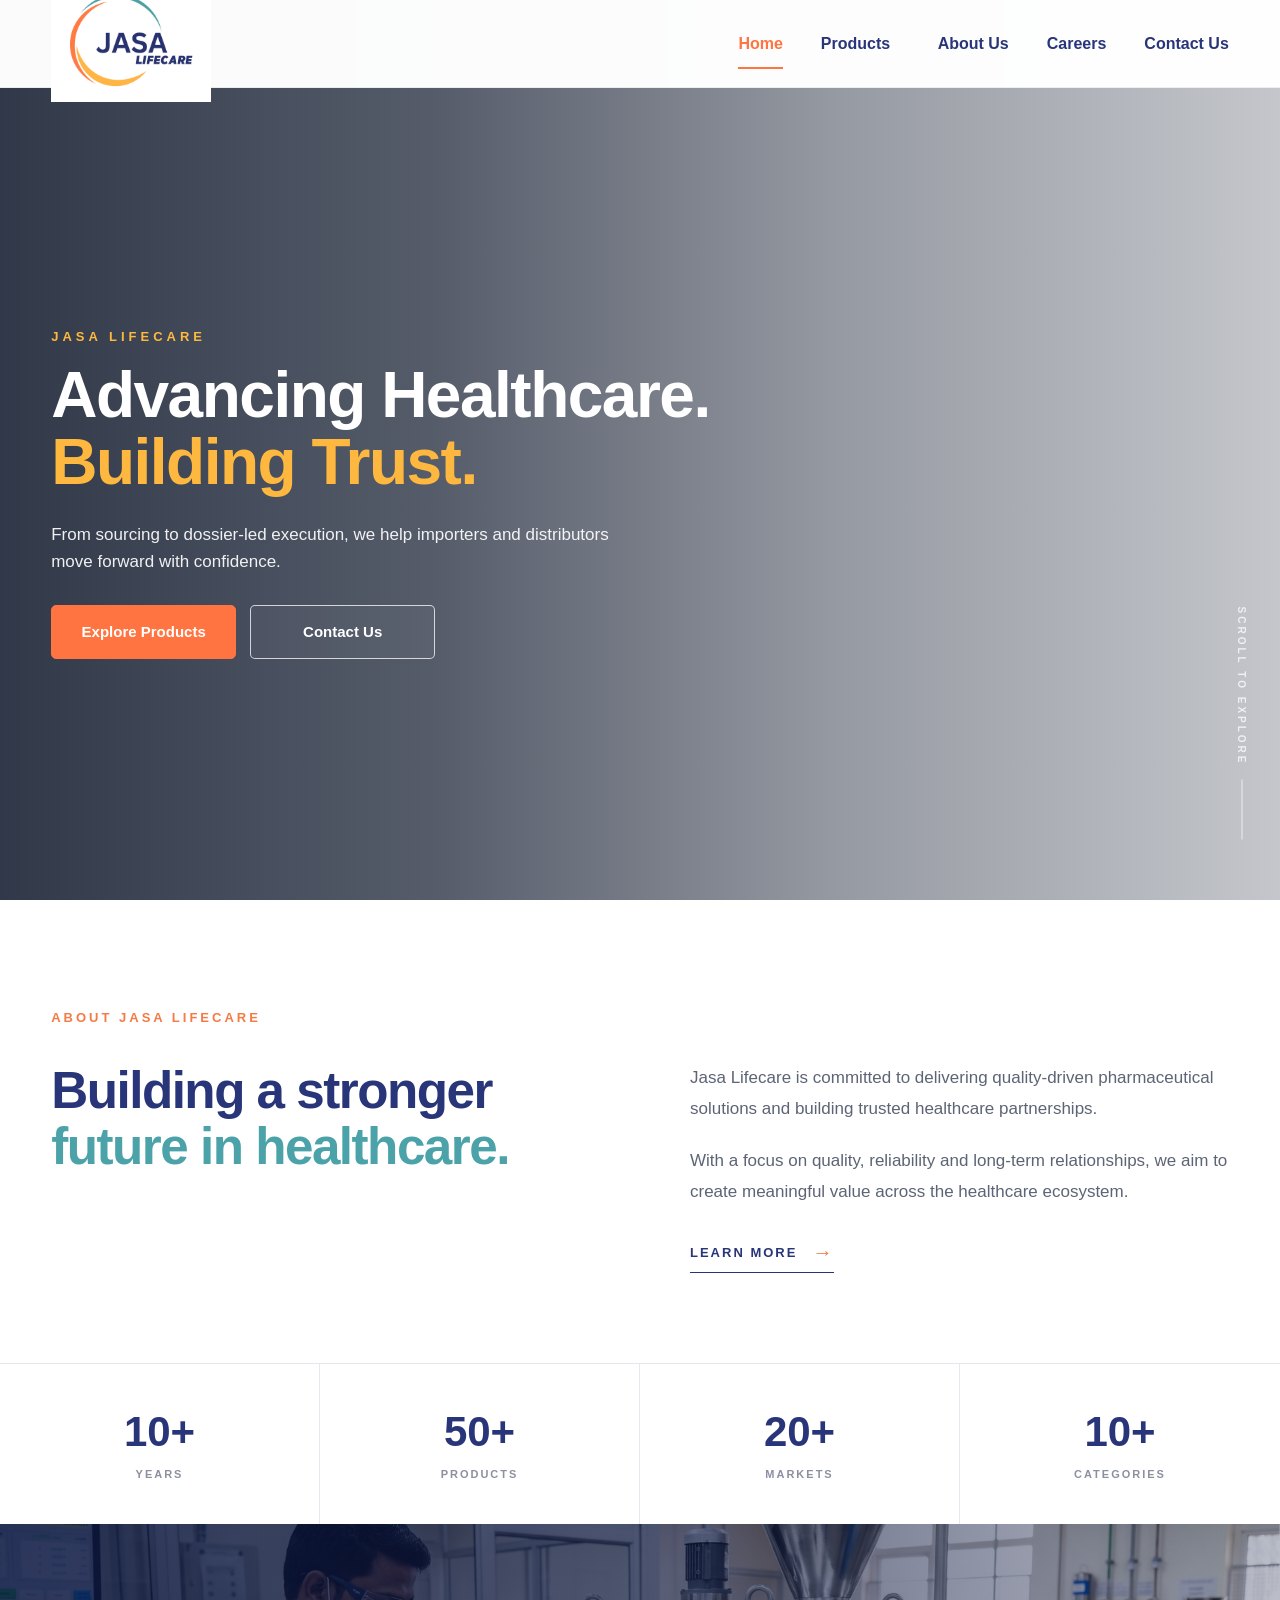
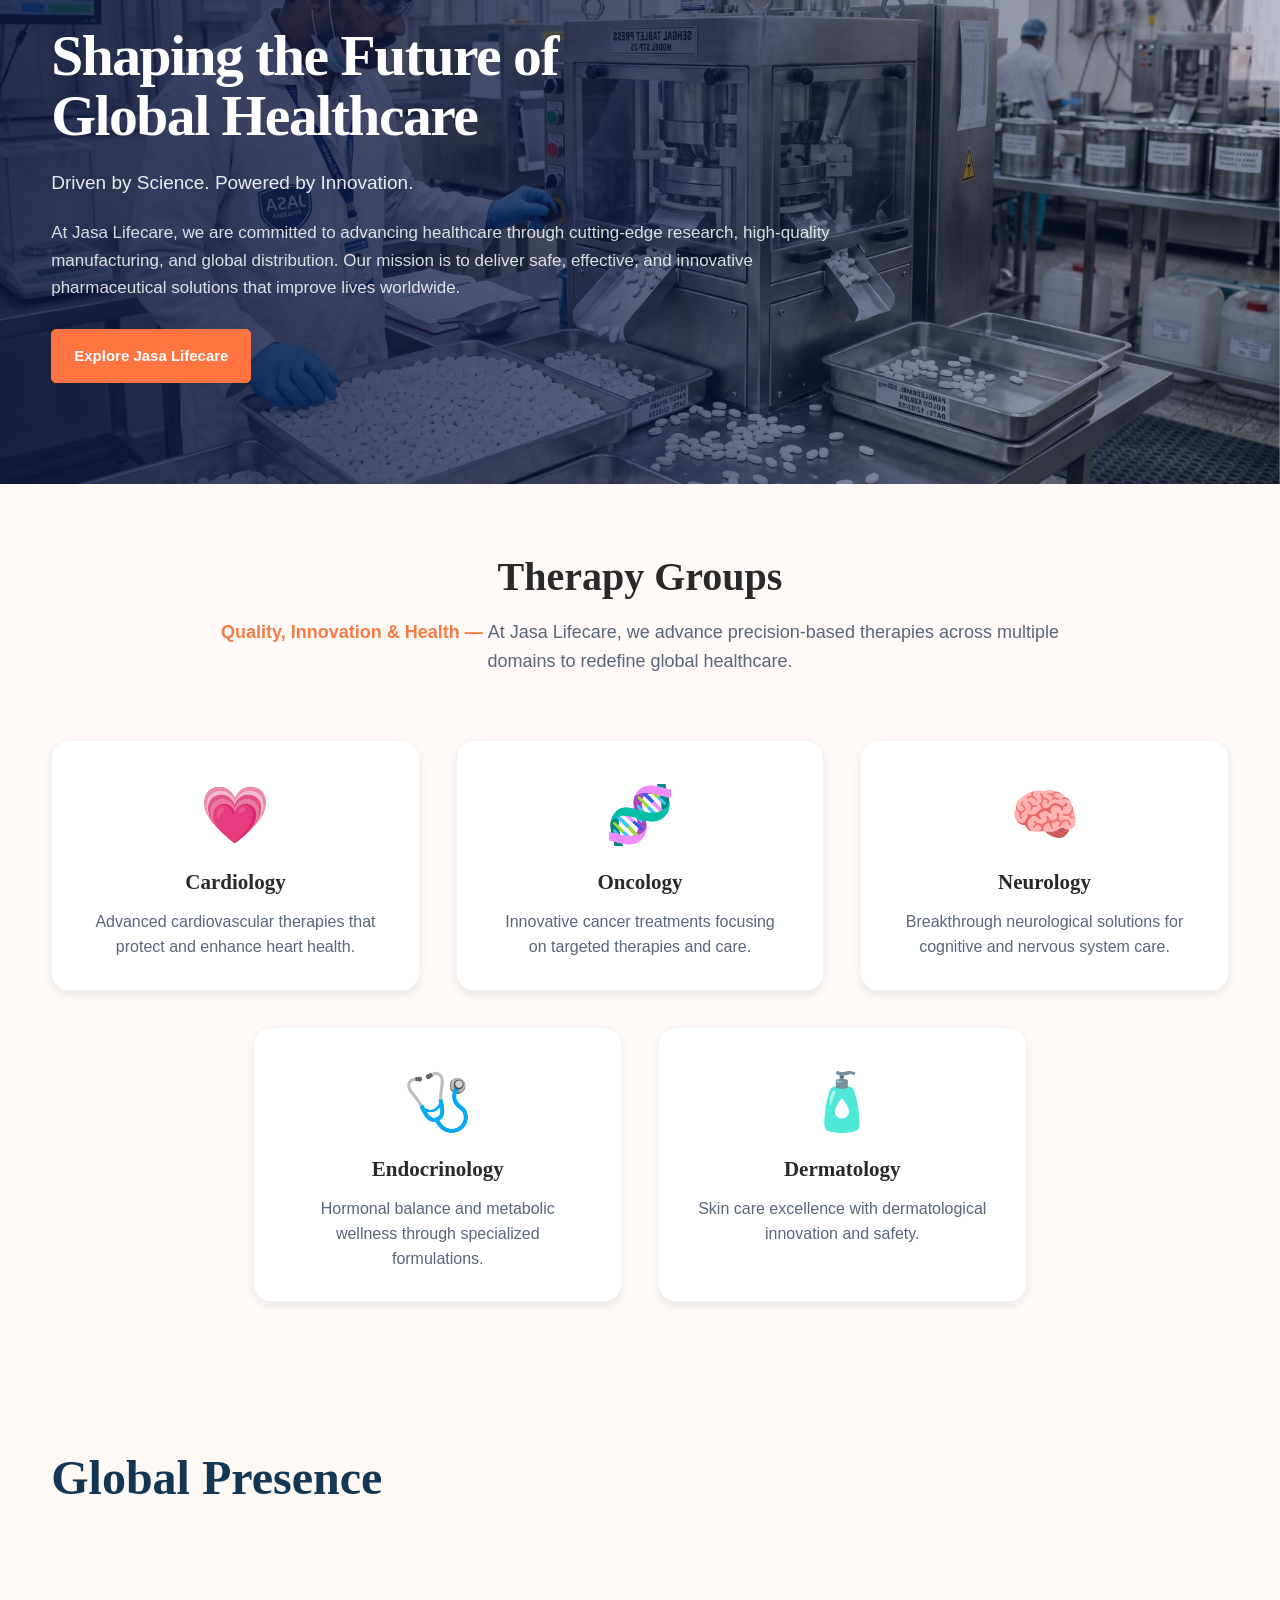
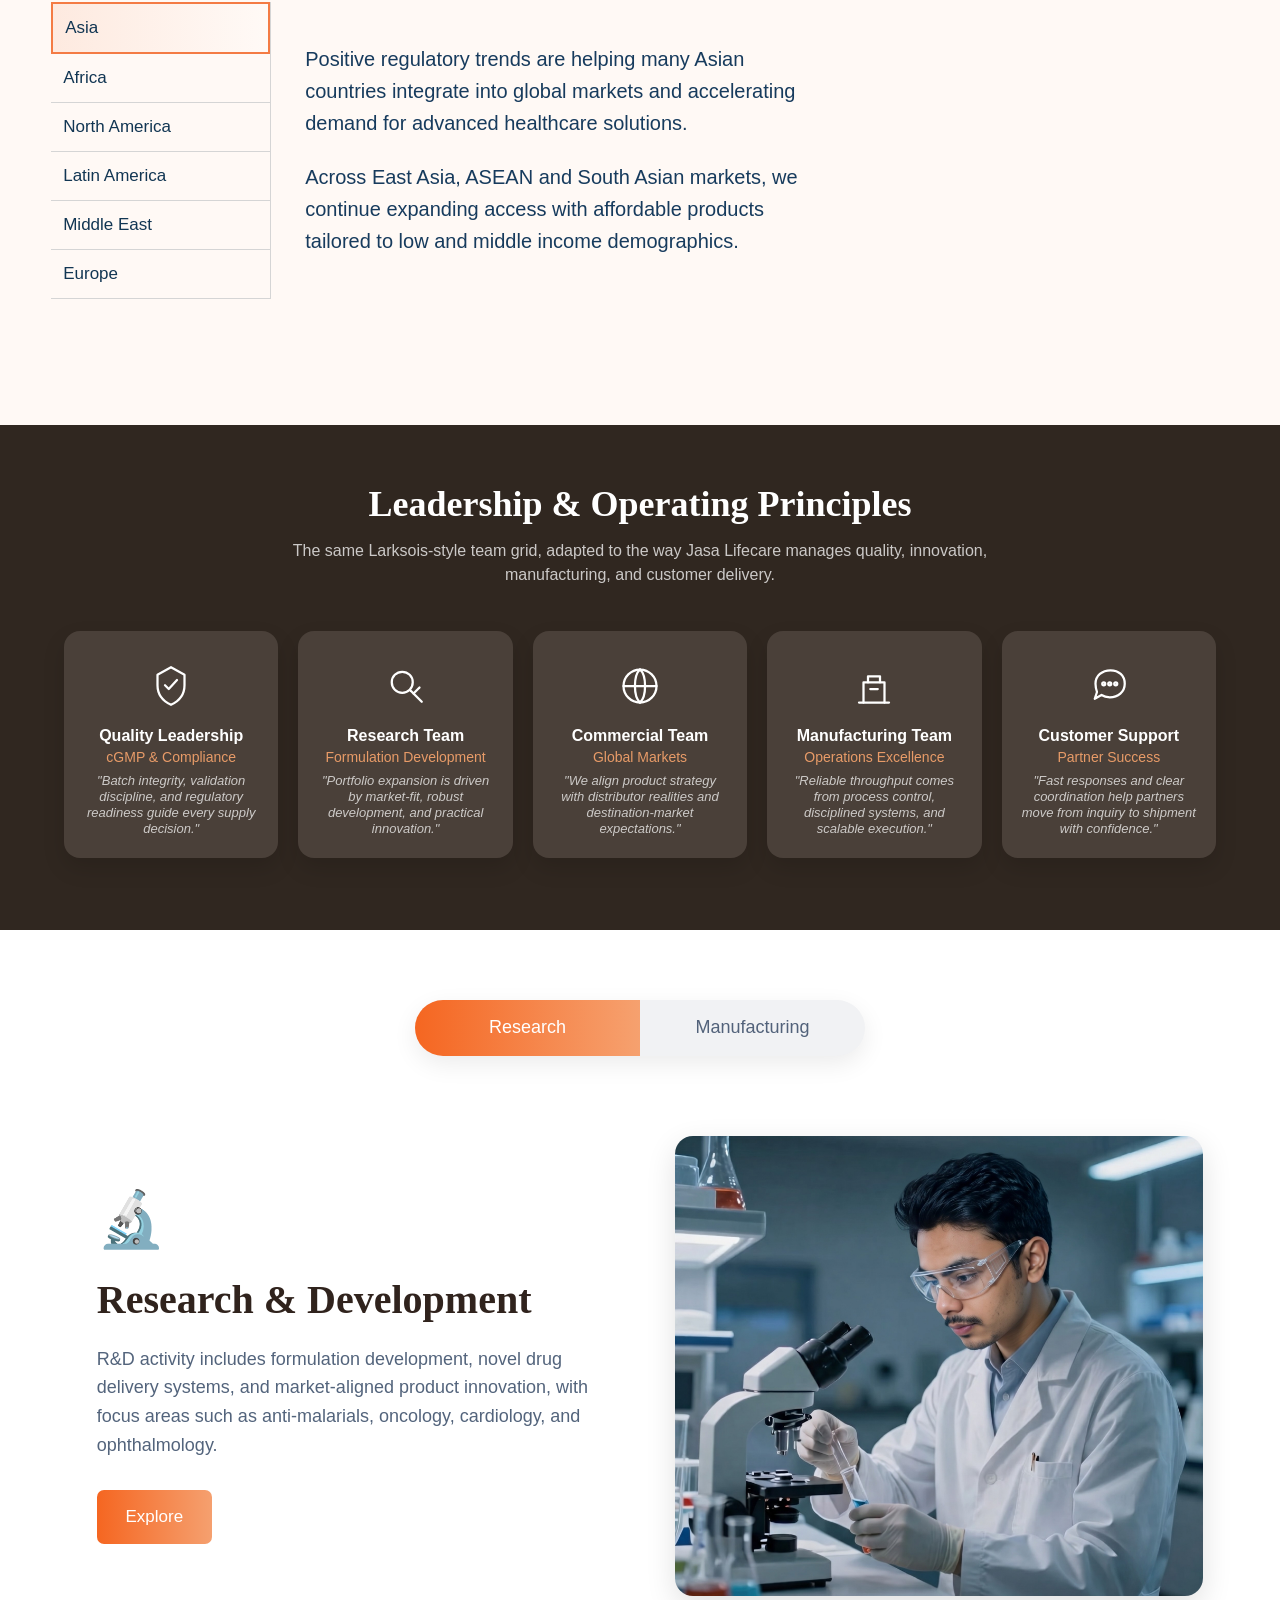
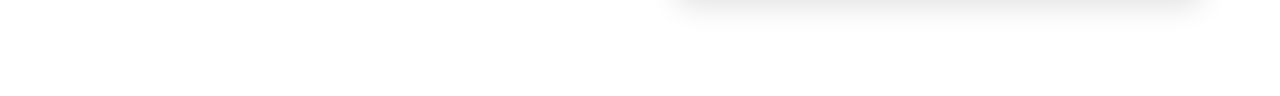
==== index.html @ c5beedbb "Add files via upload" ====
<!DOCTYPE html>
<html lang="en">

<head>

    <meta charset="UTF-8">

    <meta
        name="viewport"
        content="width=device-width, initial-scale=1.0"
    >

    <title>
        Jasa Lifecare | Reliable pharmaceutical supply for international partners
    </title>

    <link rel="stylesheet" href="style.css">

</head>


<body>


    <!-- =========================================
         NAVBAR
    ========================================== -->

    <header class="navbar">

        <div class="nav-container">

            <!-- LOGO -->

            <a href="#" class="logo">

                <img
                    src="logo.png"
                    alt="Jasa Lifecare"
                >

            </a>


            <!-- DESKTOP MENU -->

            <nav class="nav-menu">

                <a href="#" class="active">
                    Home
                </a>


                <div class="nav-dropdown">

                    <a href="#">
                        Products
                        <span></span>
                    </a>

                </div>


                <a href="#">
                    About Us
                </a>


                <a href="#">
                    Careers
                </a>


                <a href="#">
                    Contact Us
                </a>

            </nav>


            <!-- MOBILE MENU -->

            <button
                class="mobile-menu"
                aria-label="Open menu"
            >
                ☰
            </button>

        </div>

    </header>



    <!-- =========================================
         MAIN CONTENT
    ========================================== -->

    <main>


        <!-- =====================================
             HERO SECTION
        ====================================== -->

        <section class="hero">

            <div class="hero-overlay"></div>


            <div class="hero-content">

                <p class="hero-label">
                    JASA LIFECARE
                </p>


                <h1>

                    Advancing Healthcare.<br>

                    <span>
                        Building Trust.
                    </span>

                </h1>


                <p class="hero-description">

                    From sourcing to dossier-led execution,
                    we help importers and distributors move
                    forward with confidence.

                </p>


                <div class="hero-buttons">


                    <a
                        href="#global-presence"
                        class="btn btn-primary"
                    >
                        Explore Products
                    </a>


                    <a
                        href="#"
                        class="btn btn-secondary"
                    >
                        Contact Us
                    </a>


                </div>

            </div>


            <!-- SCROLL INDICATOR -->

            <div class="hero-scroll">

                <span>
                    SCROLL TO EXPLORE
                </span>

                <div class="scroll-line"></div>

            </div>

        </section>



        <!-- =====================================
             ABOUT JASA LIFECARE
        ====================================== -->

        <section class="about-section">


            <div class="about-container">


                <!-- LABEL -->

                <div class="about-label">

                    ABOUT JASA LIFECARE

                </div>



                <div class="about-content">


                    <!-- HEADING -->

                    <div class="about-heading">

                        <h2>

                            Building a stronger

                            <span>
                                future in healthcare.
                            </span>

                        </h2>

                    </div>



                    <!-- TEXT -->

                    <div class="about-text">


                        <p>

                            Jasa Lifecare is committed to
                            delivering quality-driven
                            pharmaceutical solutions and
                            building trusted healthcare
                            partnerships.

                        </p>


                        <p>

                            With a focus on quality,
                            reliability and long-term
                            relationships, we aim to create
                            meaningful value across the
                            healthcare ecosystem.

                        </p>


                        <a
                            href="#"
                            class="about-link"
                        >

                            LEARN MORE

                            <span>
                                →
                            </span>

                        </a>


                    </div>

                </div>

            </div>



            <!-- HIGHLIGHTS -->

            <div class="highlights">


                <div class="highlight">

                    <strong>
                        10+
                    </strong>

                    <span>
                        YEARS
                    </span>

                </div>



                <div class="highlight">

                    <strong>
                        50+
                    </strong>

                    <span>
                        PRODUCTS
                    </span>

                </div>



                <div class="highlight">

                    <strong>
                        20+
                    </strong>

                    <span>
                        MARKETS
                    </span>

                </div>



                <div class="highlight">

                    <strong>
                        10+
                    </strong>

                    <span>
                        CATEGORIES
                    </span>

                </div>


            </div>


        </section>



        <!-- =====================================
             INTRO / FUTURE OF HEALTHCARE
        ====================================== -->

        <section class="intro-section">


            <div class="intro-overlay"></div>


            <div class="intro-content">


                <h2>

                    Shaping the Future of<br>

                    Global Healthcare

                </h2>


                <p class="intro-tagline">

                    Driven by Science.
                    Powered by Innovation.

                </p>


                <p class="intro-description">

                    At Jasa Lifecare, we are committed
                    to advancing healthcare through
                    cutting-edge research, high-quality
                    manufacturing, and global distribution.

                    Our mission is to deliver safe,
                    effective, and innovative
                    pharmaceutical solutions that
                    improve lives worldwide.

                </p>


                <a
                    href="#"
                    class="btn btn-primary"
                >

                    Explore Jasa Lifecare

                </a>


            </div>

        </section>



        <!-- =====================================
             THERAPY GROUPS
        ====================================== -->

        <section class="therapy-section">


            <div class="therapy-header">


                <h2>
                    Therapy Groups
                </h2>


                <p>

                    <strong>
                        Quality, Innovation &amp; Health —
                    </strong>

                    At Jasa Lifecare, we advance
                    precision-based therapies across
                    multiple

                    <br class="desktop-break">

                    domains to redefine global healthcare.

                </p>


            </div>



            <!-- THERAPY CARDS -->

            <div class="therapy-grid">


                <!-- CARD 1 -->

                <div class="therapy-card">


                    <div class="therapy-icon">
                        💗
                    </div>


                    <h3>
                        Cardiology
                    </h3>


                    <p>

                        Advanced cardiovascular therapies
                        that protect and enhance heart health.

                    </p>


                </div>



                <!-- CARD 2 -->

                <div class="therapy-card">


                    <div class="therapy-icon">
                        🧬
                    </div>


                    <h3>
                        Oncology
                    </h3>


                    <p>

                        Innovative cancer treatments
                        focusing on targeted therapies
                        and care.

                    </p>


                </div>



                <!-- CARD 3 -->

                <div class="therapy-card">


                    <div class="therapy-icon">
                        🧠
                    </div>


                    <h3>
                        Neurology
                    </h3>


                    <p>

                        Breakthrough neurological solutions
                        for cognitive and nervous system care.

                    </p>


                </div>



                <!-- CARD 4 -->

                <div class="therapy-card">


                    <div class="therapy-icon">
                        🩺
                    </div>


                    <h3>
                        Endocrinology
                    </h3>


                    <p>

                        Hormonal balance and metabolic
                        wellness through specialized
                        formulations.

                    </p>


                </div>



                <!-- CARD 5 -->

                <div class="therapy-card">


                    <div class="therapy-icon">
                        🧴
                    </div>


                    <h3>
                        Dermatology
                    </h3>


                    <p>

                        Skin care excellence with
                        dermatological innovation
                        and safety.

                    </p>


                </div>


            </div>


        </section>



        <!-- =====================================
             GLOBAL PRESENCE
        ====================================== -->

        <section
            class="global-presence"
            id="global-presence"
        >


            <div class="global-container">


                <!-- TITLE -->

                <h2>
                    Global Presence
                </h2>



                <div class="global-content">


                    <!-- =================================
                         CONTINENT MENU
                    ================================== -->

                    <div class="continent-menu">


                        <button
                            class="continent active"
                            data-continent="Asia"
                            type="button"
                        >

                            Asia

                        </button>



                        <button
                            class="continent"
                            data-continent="Africa"
                            type="button"
                        >

                            Africa

                        </button>



                        <button
                            class="continent"
                            data-continent="North America"
                            type="button"
                        >

                            North America

                        </button>



                        <button
                            class="continent"
                            data-continent="South America"
                            type="button"
                        >

                            Latin America

                        </button>



                        <button
                            class="continent"
                            data-continent="Middle East"
                            type="button"
                        >

                            Middle East

                        </button>



                        <button
                            class="continent"
                            data-continent="Europe"
                            type="button"
                        >

                            Europe

                        </button>


                    </div>



                    <!-- =================================
                         GLOBAL DESCRIPTION
                    ================================== -->

                    <div class="global-description">


                        <p>

                            Positive regulatory trends are
                            helping many Asian countries
                            integrate into global markets
                            and accelerating demand for
                            advanced healthcare solutions.

                        </p>


                        <p>

                            Across East Asia, ASEAN and
                            South Asian markets, we continue
                            expanding access with affordable
                            products tailored to low and
                            middle income demographics.

                        </p>


                    </div>



                    <!-- =================================
                         3D GLOBE
                    ================================== -->

                    <div class="globe-wrapper">


                        <div id="globe"></div>


                    </div>


                </div>


            </div>


        </section>


    </main>



    <!-- =========================================
         3D GLOBE LIBRARY
    ========================================== -->

    <script src="https://unpkg.com/globe.gl"></script>


    <!-- YOUR JAVASCRIPT -->

    <script src="script.js"></script>


</body>

</html><!-- ================================
     LEADERSHIP & OPERATING PRINCIPLES
================================ -->

<section class="leadership-section">

    <div class="leadership-header">

        <h2>Leadership &amp; Operating Principles</h2>

        <p>
            The same Larksois-style team grid, adapted to the way Jasa Lifecare manages quality, innovation,<br>
            manufacturing, and customer delivery.
        </p>

    </div>


    <div class="leadership-grid">

        <!-- CARD 1 -->
        <div class="leadership-card">

            <div class="leadership-icon">
                <svg viewBox="0 0 64 64">
                    <path d="M32 7 L50 17 V31 C50 43 43 52 32 57 C21 52 14 43 14 31 V17 Z"/>
                    <path d="M24 31 L29 36 L40 24"/>
                </svg>
            </div>

            <h3>Quality Leadership</h3>

            <span>cGMP &amp; Compliance</span>

            <p>
                "Batch integrity, validation discipline, and
                regulatory readiness guide every supply
                decision."
            </p>

        </div>


        <!-- CARD 2 -->
        <div class="leadership-card">

            <div class="leadership-icon">
                <svg viewBox="0 0 64 64">
                    <circle cx="27" cy="27" r="14"/>
                    <path d="M38 38 L53 53"/>
                    <path d="M42 42 L50 34"/>
                </svg>
            </div>

            <h3>Research Team</h3>

            <span>Formulation Development</span>

            <p>
                "Portfolio expansion is driven by market-fit,
                robust development, and practical innovation."
            </p>

        </div>


        <!-- CARD 3 -->
        <div class="leadership-card">

            <div class="leadership-icon">
                <svg viewBox="0 0 64 64">
                    <circle cx="32" cy="32" r="22"/>
                    <path d="M10 32 H54"/>
                    <path d="M32 10 C23 18 23 46 32 54"/>
                    <path d="M32 10 C41 18 41 46 32 54"/>
                </svg>
            </div>

            <h3>Commercial Team</h3>

            <span>Global Markets</span>

            <p>
                "We align product strategy with distributor
                realities and destination-market expectations."
            </p>

        </div>


        <!-- CARD 4 -->
        <div class="leadership-card">

            <div class="leadership-icon">
                <svg viewBox="0 0 64 64">
                    <path d="M12 54 H52"/>
                    <path d="M18 54 V27 H46 V54"/>
                    <path d="M24 27 V19 H40 V27"/>
                    <path d="M27 36 H37"/>
                </svg>
            </div>

            <h3>Manufacturing Team</h3>

            <span>Operations Excellence</span>

            <p>
                "Reliable throughput comes from process control,
                disciplined systems, and scalable execution."
            </p>

        </div>


        <!-- CARD 5 -->
        <div class="leadership-card">

            <div class="leadership-icon">
                <svg viewBox="0 0 64 64">
                    <path d="M14 29 C14 18 23 11 34 11 C45 11 53 18 53 29 C53 40 44 47 33 47 C29 47 25 46 22 44 L13 49 L16 40 C15 37 14 33 14 29 Z"/>
                    <circle cx="25" cy="29" r="2"/>
                    <circle cx="33" cy="29" r="2"/>
                    <circle cx="41" cy="29" r="2"/>
                </svg>
            </div>

            <h3>Customer Support</h3>

            <span>Partner Success</span>

            <p>
                "Fast responses and clear coordination help
                partners move from inquiry to shipment with confidence."
            </p>

        </div>

    </div>

</section><!-- =========================================
     RESEARCH & MANUFACTURING
========================================= -->

<section class="capability-section" id="capabilities">

    <!-- TABS -->
    <div class="capability-tabs">

        <button class="capability-tab active" data-tab="research">
        
            <span>Research</span>
        </button>

        <button class="capability-tab" data-tab="manufacturing">
            
            <span>Manufacturing</span>
        </button>

    </div>


    <!-- CONTENT AREA -->
    <div class="capability-content">

        <!-- RESEARCH -->
        <div class="capability-panel active" id="research-panel">

            <div class="capability-text">

                <div class="capability-icon">
                    🔬
                </div>

                <h2>Research &amp; Development</h2>

                <p>
                    R&amp;D activity includes formulation development,
                    novel drug delivery systems, and market-aligned
                    product innovation, with focus areas such as
                    anti-malarials, oncology, cardiology, and
                    ophthalmology.
                </p>

                <a href="#" class="capability-button">
                    Explore
                </a>

            </div>


            <div class="capability-image">
                <img src="research.jpg.png" alt="Research and Development">
            </div>

        </div>


        <!-- MANUFACTURING -->
        <div class="capability-panel" id="manufacturing-panel">

            <div class="capability-text">

                <div class="capability-icon">
                    🏭
                </div>

                <h2>Manufacturing Excellence</h2>

                <p>
                    Manufacturing is supported by facilities
                    benchmarked to international standards,
                    with capabilities in tablets, capsules,
                    injections, ointments, and powders.
                </p>

                <a href="#" class="capability-button">
                    Explore
                </a>

            </div>


            <div class="capability-image">
                <img src="manufacturing.jpg.png" alt="Pharmaceutical Manufacturing">
            </div>

        </div>

    </div>

</section>
---- style.css ----
/* =========================================================
   JASA LIFECARE — COMPLETE STYLESHEET
========================================================= */

* {
    margin: 0;
    padding: 0;
    box-sizing: border-box;
}

html {
    scroll-behavior: smooth;
}

body {
    font-family: Arial, Helvetica, sans-serif;
    color: #293579;
    background: #ffffff;
    overflow-x: hidden;
}

a {
    text-decoration: none;
    color: inherit;
}

button {
    font-family: inherit;
}


/* =========================================================
   NAVBAR
========================================================= */

.navbar {
    position: fixed;
    top: 0;
    left: 0;
    width: 100%;
    height: 88px;
    z-index: 1000;

    background: rgba(255, 255, 255, 0.98);
    border-bottom: 1px solid rgba(41, 53, 121, 0.08);
}

.nav-container {
    width: min(1230px, 92%);
    height: 100%;
    margin: 0 auto;

    display: flex;
    align-items: center;
    justify-content: space-between;
}

.logo {
    display: flex;
    align-items: center;
    flex-shrink: 0;
}

.logo img {
    width: 160px;
    height: auto;
    display: block;
}

.nav-menu {
    display: flex;
    align-items: center;
    gap: 38px;
    margin-left: auto;
}

.nav-menu > a,
.nav-dropdown > a {
    position: relative;
    color: #293579;
    font-size: 16px;
    font-weight: 600;
    transition: color 0.25s ease;
}

.nav-menu > a:hover,
.nav-dropdown > a:hover {
    color: #ff7441;
}

.nav-menu .active {
    color: #ff7441;
}

.nav-menu .active::after {
    content: "";
    position: absolute;
    left: 0;
    right: 0;
    bottom: -16px;
    height: 2px;
    background: #ff7441;
}

.nav-dropdown span {
    display: inline-block;
    margin-left: 5px;
}

.mobile-menu {
    display: none;
    border: none;
    background: transparent;
    color: #293579;
    font-size: 28px;
    cursor: pointer;
}


/* =========================================================
   HERO
========================================================= */

.hero {
    position: relative;
    min-height: 100vh;
    padding-top: 88px;

    display: flex;
    align-items: center;

    background-image: url("hero.jpg.png");
    background-size: cover;
    background-position: center;
    background-repeat: no-repeat;

    overflow: hidden;
}

.hero-overlay {
    position: absolute;
    inset: 0;

    background: linear-gradient(
        90deg,
        rgba(20, 29, 48, 0.88) 0%,
        rgba(20, 29, 48, 0.72) 34%,
        rgba(20, 29, 48, 0.45) 65%,
        rgba(20, 29, 48, 0.25) 100%
    );
}

.hero-content {
    position: relative;
    z-index: 2;

    width: min(1230px, 92%);
    margin: 0 auto;
}

.hero-label {
    margin-bottom: 18px;

    color: #ffb83f;
    font-size: 13px;
    font-weight: 700;
    letter-spacing: 4px;
}

.hero h1 {
    max-width: 700px;

    color: #ffffff;
    font-size: clamp(46px, 5vw, 68px);
    line-height: 1.05;
    font-weight: 700;
    letter-spacing: -1.5px;
}

.hero h1 span {
    color: #ffb83f;
}

.hero-description {
    max-width: 600px;
    margin-top: 24px;

    color: rgba(255, 255, 255, 0.92);
    font-size: 17px;
    line-height: 1.6;
}


/* =========================================================
   BUTTONS
========================================================= */

.hero-buttons {
    display: flex;
    align-items: center;
    gap: 14px;
    margin-top: 30px;
}

.btn {
    display: inline-flex;
    align-items: center;
    justify-content: center;

    min-width: 185px;
    min-height: 54px;
    padding: 14px 22px;

    border-radius: 5px;

    font-size: 15px;
    font-weight: 700;

    transition: all 0.25s ease;
}

.btn-primary {
    background: #ff7441;
    color: #ffffff;
    border: 1px solid #ff7441;
}

.btn-primary:hover {
    background: #ff8b55;
    border-color: #ff8b55;
    transform: translateY(-2px);
}

.btn-secondary {
    background: rgba(255, 255, 255, 0.04);
    color: #ffffff;
    border: 1px solid rgba(255, 255, 255, 0.75);
}

.btn-secondary:hover {
    background: #ffffff;
    color: #293579;
    transform: translateY(-2px);
}


/* =========================================================
   HERO SCROLL
========================================================= */

.hero-scroll {
    position: absolute;
    z-index: 2;

    right: 38px;
    bottom: 55px;

    display: flex;
    align-items: center;
    gap: 14px;

    transform: rotate(90deg);
    transform-origin: right center;
}

.hero-scroll span {
    color: rgba(255, 255, 255, 0.75);
    font-size: 10px;
    font-weight: 600;
    letter-spacing: 3px;
}

.scroll-line {
    width: 60px;
    height: 1px;
    background: rgba(255, 255, 255, 0.7);
}


/* =========================================================
   ABOUT
========================================================= */

.about-section {
    background: #ffffff;
    color: #293579;
    padding: 110px 0 0;
}

.about-container {
    width: min(1230px, 92%);
    margin: 0 auto;
}

.about-label {
    color: #f47b44;
    font-size: 13px;
    font-weight: 700;
    letter-spacing: 3px;
    margin-bottom: 38px;
}

.about-content {
    display: grid;
    grid-template-columns: 1fr 1fr;
    gap: 100px;
    padding-bottom: 90px;
}

.about-heading h2 {
    max-width: 570px;

    font-size: clamp(38px, 4vw, 58px);
    line-height: 1.1;
    font-weight: 600;
    letter-spacing: -1.5px;
}

.about-heading h2 span {
    display: block;
    color: #4ba3a9;
}

.about-text {
    max-width: 560px;
}

.about-text p {
    margin-bottom: 22px;
    color: #5d6475;
    font-size: 17px;
    line-height: 1.8;
}

.about-link {
    display: inline-flex;
    align-items: center;
    gap: 15px;

    margin-top: 12px;

    color: #293579;
    font-size: 13px;
    font-weight: 700;
    letter-spacing: 2px;

    border-bottom: 1px solid #293579;
    padding-bottom: 8px;
}

.about-link span {
    color: #f47b44;
    font-size: 20px;
}


/* =========================================================
   HIGHLIGHTS
========================================================= */

.highlights {
    width: 100%;

    display: grid;
    grid-template-columns: repeat(4, 1fr);

    border-top: 1px solid #e6e8ef;
}

.highlight {
    min-height: 160px;

    display: flex;
    flex-direction: column;
    align-items: center;
    justify-content: center;

    border-right: 1px solid #e6e8ef;
}

.highlight:last-child {
    border-right: none;
}

.highlight strong {
    color: #293579;
    font-size: 42px;
    font-weight: 600;
}

.highlight span {
    margin-top: 12px;

    color: #8a90a0;
    font-size: 11px;
    font-weight: 700;
    letter-spacing: 2px;
}


/* =========================================================
   INTRO SECTION
========================================================= */

.intro-section {
    position: relative;

    min-height: 560px;

    display: flex;
    align-items: center;

    background-image: url("intro.jpg.png");
    background-size: cover;
    background-position: center;

    overflow: hidden;
}

.intro-overlay {
    position: absolute;
    inset: 0;

    background: linear-gradient(
        90deg,
        rgba(12, 22, 62, 0.84) 0%,
        rgba(12, 22, 62, 0.68) 48%,
        rgba(12, 22, 62, 0.28) 100%
    );
}

.intro-content {
    position: relative;
    z-index: 2;

    width: min(1200px, 92%);
    margin: 0 auto;

    padding: 65px 0;
}

.intro-content h2 {
    max-width: 700px;

    font-family: Georgia, "Times New Roman", serif;
    font-size: clamp(38px, 4.5vw, 62px);
    line-height: 1.05;
    font-weight: 700;
    letter-spacing: -1.5px;

    color: #ffffff;
}

.intro-tagline {
    margin-top: 22px;

    font-size: 19px;
    line-height: 1.5;

    color: rgba(255, 255, 255, 0.9);
}

.intro-description {
    max-width: 820px;
    margin-top: 22px;

    font-size: 17px;
    line-height: 1.6;

    color: rgba(255, 255, 255, 0.84);
}

.intro-section .btn {
    margin-top: 28px;
}


/* =========================================================
   THERAPY GROUPS
========================================================= */

.therapy-section {
    background: #fffaf7;
    padding: 70px 0 80px;
    color: #292929;
}

.therapy-header {
    width: min(1000px, 92%);
    margin: 0 auto;
    text-align: center;
}

.therapy-header h2 {
    font-family: Georgia, "Times New Roman", serif;
    font-size: 40px;
    line-height: 1.15;
    font-weight: 700;
    color: #292929;
}

.therapy-header p {
    margin-top: 18px;

    font-size: 18px;
    line-height: 1.6;
    color: #596579;
}

.therapy-header strong {
    color: #f47b44;
}

.therapy-grid {
    width: min(1290px, 92%);
    margin: 64px auto 0;

    display: grid;
    grid-template-columns: repeat(6, 1fr);
    gap: 36px;
}

.therapy-card {
    min-height: 250px;
    padding: 36px 38px 30px;

    background: #ffffff;
    border-radius: 18px;
    border: 1px solid rgba(40, 40, 40, 0.05);

    box-shadow: 0 4px 8px rgba(0, 0, 0, 0.08);

    text-align: center;

    display: flex;
    flex-direction: column;
    align-items: center;

    transition: all 0.3s ease;
}

.therapy-card:nth-child(1),
.therapy-card:nth-child(2),
.therapy-card:nth-child(3) {
    grid-column: span 2;
}

.therapy-card:nth-child(4) {
    grid-column: 2 / span 2;
}

.therapy-card:nth-child(5) {
    grid-column: 4 / span 2;
}

.therapy-icon {
    height: 76px;

    display: flex;
    align-items: center;
    justify-content: center;

    font-size: 56px;
}

.therapy-card h3 {
    margin-top: 17px;

    font-family: Georgia, "Times New Roman", serif;
    font-size: 21px;
    line-height: 1.2;
    font-weight: 700;

    color: #292929;
}

.therapy-card p {
    max-width: 330px;
    margin-top: 15px;

    font-size: 16px;
    line-height: 1.55;
    color: #596579;
}

.therapy-card:hover {
    transform: translateY(-5px);
    box-shadow: 0 10px 22px rgba(0, 0, 0, 0.12);
}


/* =========================================================
   GLOBAL PRESENCE
========================================================= */

.global-presence {
    background: #fff9f5;
    padding: 70px 0 80px;
    overflow: hidden;
}

.global-container {
    width: min(1200px, 92%);
    margin: auto;
}

.global-container > h2 {
    margin-bottom: 50px;

    font-family: Georgia, "Times New Roman", serif;
    font-size: 48px;
    line-height: 1.1;
    font-weight: 700;

    color: #123653;
}

.global-content {
    display: grid;
    grid-template-columns: 220px 1fr 390px;
    gap: 34px;
    align-items: center;
}

.continent-menu {
    border-right: 1px solid #d5d5d5;
}

.continent {
    width: 100%;

    display: block;

    padding: 14px 12px;

    border: none;
    border-bottom: 1px solid #d5d5d5;

    background: transparent;

    text-align: left;

    font-size: 17px;
    color: #123653;

    cursor: pointer;
    transition: all 0.25s ease;
}

.continent:hover {
    color: #f47b44;
}

.continent.active {
    border: 2px solid #f47b44;

    background: linear-gradient(
        90deg,
        rgba(244, 123, 68, 0.12),
        rgba(255, 255, 255, 0.15)
    );

    color: #123653;
}

.global-description p {
    margin-bottom: 22px;

    font-size: 20px;
    line-height: 1.6;

    color: #173b5d;
}

.global-description p:last-child {
    margin-bottom: 0;
}


/* =========================================================
   GLOBE
========================================================= */

.globe-wrapper {
    width: 390px;
    height: 390px;

    display: flex;
    align-items: center;
    justify-content: center;

    overflow: visible;
}

#globe {
    width: 390px;
    height: 390px;

    display: flex;
    align-items: center;
    justify-content: center;
}

#globe canvas {
    display: block;
}


/* =========================================================
   LEADERSHIP
========================================================= */

.leadership-section {
    width: 100%;

    background: #302720;

    padding: 58px 5% 72px;

    color: #ffffff;
}

.leadership-header {
    text-align: center;
    margin-bottom: 45px;
}

.leadership-header h2 {
    font-family: Georgia, "Times New Roman", serif;

    font-size: 36px;
    line-height: 1.2;
    font-weight: 700;

    color: #ffffff;
}

.leadership-header p {
    margin-top: 13px;

    font-size: 16px;
    line-height: 1.45;

    color: rgba(255, 255, 255, 0.75);
}

.leadership-grid {
    width: min(1440px, 100%);
    margin: 0 auto;

    display: grid;
    grid-template-columns: repeat(5, 1fr);
    gap: 20px;
}

.leadership-card {
    min-height: 208px;

    padding: 28px 20px 20px;

    border-radius: 16px;

    background: #4a4039;

    text-align: center;

    display: flex;
    flex-direction: column;
    align-items: center;

    box-shadow: 0 10px 22px rgba(0, 0, 0, 0.13);

    transition: all 0.3s ease;
}

.leadership-card:hover {
    transform: translateY(-5px);
    background: #51463f;
}

.leadership-icon {
    width: 54px;
    height: 54px;

    margin-bottom: 13px;

    display: flex;
    align-items: center;
    justify-content: center;
}

.leadership-icon svg {
    width: 48px;
    height: 48px;

    fill: none;
    stroke: #ffffff;

    stroke-width: 3;
    stroke-linecap: round;
    stroke-linejoin: round;
}

.leadership-card h3 {
    font-size: 16px;
    line-height: 1.2;
    font-weight: 700;

    color: #ffffff;
}

.leadership-card span {
    margin-top: 4px;

    font-size: 14px;
    line-height: 1.2;

    color: #e89b68;
}

.leadership-card p {
    margin-top: 7px;

    max-width: 240px;

    font-size: 13px;
    line-height: 1.25;
    font-style: italic;

    color: rgba(255, 255, 255, 0.72);
}


/* =========================================================
   RESEARCH / MANUFACTURING
========================================================= */

.capability-section {
    width: 100%;
    background: #ffffff;

    padding: 28px 0 70px;

    overflow: hidden;
}


/* TOGGLE */

.capability-toggle {
    position: relative;
    z-index: 20;

    width: 390px;
    height: 60px;

    margin: 25px auto 45px;

    display: flex;

    background: #f0f1f3;

    border-radius: 35px;
    overflow: hidden;

    box-shadow: 0 5px 15px rgba(0, 0, 0, 0.08);
}

.capability-btn {
    position: relative;
    z-index: 21;

    flex: 1;
    height: 100%;

    border: none;
    outline: none;

    background: transparent;

    padding: 0 25px;

    font-size: 18px;
    font-weight: 500;

    color: #526078;

    cursor: pointer;

    transition: all 0.3s ease;
}

.capability-btn:hover {
    color: #f36b21;
}

.capability-btn.active {
    background: linear-gradient(
        90deg,
        #f36b21,
        #f5a16f
    );

    color: #ffffff;
}


/* CONTENT CONTAINER */

.capability-content {
    position: relative;
    z-index: 1;

    width: min(1200px, 92%);
    margin: 0 auto;
}


/* IMPORTANT:
   Only .active panel is visible.
*/

.capability-panel {
    display: none;

    grid-template-columns: 1fr 1fr;

    align-items: center;

    gap: 70px;

    min-height: 460px;
}

.capability-panel.active {
    display: grid;
}


/* LEFT TEXT */

.capability-text {
    padding-left: 5px;
}

.capability-icon {
    width: 64px;
    height: 64px;

    margin-bottom: 20px;

    display: flex;
    align-items: center;
    justify-content: flex-start;

    color: #f36b21;
    font-size: 48px;
}

.capability-icon svg {
    width: 58px;
    height: 58px;

    fill: none;
    stroke: #f36b21;

    stroke-width: 4;
    stroke-linecap: round;
    stroke-linejoin: round;
}

.capability-text h2 {
    margin: 0 0 20px;

    font-family: Georgia, "Times New Roman", serif;

    font-size: 40px;
    line-height: 1.15;

    font-weight: 700;

    color: #30231e;
}

.capability-text p {
    max-width: 650px;

    margin: 0 0 30px;

    font-size: 18px;
    line-height: 1.65;

    color: #59677c;
}


/* IMAGE */

.capability-image {
    width: 100%;

    overflow: hidden;

    border-radius: 18px;

    box-shadow:
        0 12px 25px rgba(0, 0, 0, 0.10);
}

.capability-image img {
    display: block;

    width: 100%;
    height: 460px;

    object-fit: cover;
}


/* EXPLORE BUTTON */

.capability-text .btn {
    display: inline-flex;

    padding: 15px 28px;

    border-radius: 7px;

    background: linear-gradient(
        90deg,
        #f36b21,
        #f5a16f
    );

    color: #ffffff;

    font-size: 16px;
    font-weight: 600;
}

.capability-text .btn:hover {
    transform: translateY(-2px);
    box-shadow: 0 8px 20px rgba(243, 106, 32, 0.25);
}


/* =========================================================
   TABLET
========================================================= */

@media (max-width: 1100px) {

    .global-content {
        grid-template-columns: 190px 1fr;
    }

    .globe-wrapper {
        grid-column: 1 / -1;
        margin: 20px auto 0;
    }

    .leadership-grid {
        grid-template-columns: repeat(3, 1fr);
    }

    .capability-panel {
        gap: 45px;
    }
}


/* =========================================================
   MOBILE
========================================================= */

@media (max-width: 800px) {

    html,
    body {
        width: 100%;
        overflow-x: hidden;
    }


    /* NAVBAR */

    .navbar {
        height: 70px;
    }

    .nav-container {
        width: 90%;
    }

    .logo img {
        width: 125px;
    }

    .nav-menu {
        display: none;
    }

    .mobile-menu {
        display: block;
    }


    /* HERO */

    .hero {
        min-height: 100svh;
        padding-top: 70px;

        background-position: 62% center;
    }

    .hero-content {
        width: 88%;
    }

    .hero-label {
        font-size: 11px;
        letter-spacing: 3px;
        margin-bottom: 14px;
    }

    .hero h1 {
        font-size: 43px;
        line-height: 1.05;
        letter-spacing: -1px;
    }

    .hero-description {
        width: 100%;
        margin-top: 22px;

        font-size: 16px;
        line-height: 1.6;
    }

    .hero-buttons {
        flex-direction: column;
        align-items: flex-start;

        gap: 12px;
        margin-top: 28px;
    }

    .btn {
        width: 230px;
        min-width: 0;

        font-size: 14px;
    }

    .hero-scroll {
        display: none;
    }


    /* ABOUT */

    .about-section {
        padding: 65px 7%;
    }

    .about-container {
        width: 100%;
    }

    .about-label {
        font-size: 12px;
        letter-spacing: 3px;
        margin-bottom: 25px;
    }

    .about-content {
        display: block;
        padding-bottom: 50px;
    }

    .about-heading h2 {
        font-size: 39px;
        line-height: 1.12;
    }

    .about-text {
        width: 100%;
        margin-top: 35px;
    }

    .about-text p {
        font-size: 16px;
        line-height: 1.8;
    }

    .highlights {
        grid-template-columns: 1fr 1fr;
    }

    .highlight {
        min-height: 120px;
    }

    .highlight strong {
        font-size: 30px;
    }


    /* INTRO */

    .intro-section {
        min-height: 100svh;
        padding: 70px 7%;
    }

    .intro-content {
        width: 100%;
    }

    .intro-content h2 {
        font-size: 42px;
        line-height: 1.08;
    }

    .intro-tagline {
        font-size: 18px;
        margin-top: 25px;
    }

    .intro-description {
        font-size: 16px;
        line-height: 1.7;
        margin-top: 25px;
    }


    /* THERAPY */

    .therapy-section {
        padding: 55px 0 60px;
    }

    .therapy-header {
        width: 90%;
    }

    .therapy-header h2 {
        font-size: 34px;
    }

    .therapy-header p {
        font-size: 16px;
    }

    .desktop-break {
        display: none;
    }

    .therapy-grid {
        width: 92%;
        margin-top: 40px;

        grid-template-columns: 1fr;
        gap: 20px;
    }

    .therapy-card,
    .therapy-card:nth-child(1),
    .therapy-card:nth-child(2),
    .therapy-card:nth-child(3),
    .therapy-card:nth-child(4),
    .therapy-card:nth-child(5) {
        grid-column: auto;

        min-height: 230px;
        padding: 35px 22px;
    }

    .therapy-icon {
        font-size: 45px;
    }

    .therapy-card h3 {
        font-size: 22px;
    }

    .therapy-card p {
        font-size: 15px;
    }


    /* GLOBAL PRESENCE */

    .global-presence {
        padding: 55px 0;
    }

    .global-container {
        width: 90%;
    }

    .global-container > h2 {
        font-size: 38px;
        margin-bottom: 35px;
    }

    .global-content {
        display: flex;
        flex-direction: column;
        gap: 30px;
    }

    .continent-menu {
        width: 100%;
        border-right: none;
    }

    .continent {
        min-height: 50px;
        padding: 13px 16px;
        font-size: 16px;
    }

    .global-description {
        width: 100%;
    }

    .global-description p {
        font-size: 16px;
        line-height: 1.7;
    }

    .globe-wrapper {
        width: 100%;
        height: 260px;

        margin: 0 auto;

        overflow: hidden;
    }

    #globe {
        width: 240px !important;
        height: 240px !important;
    }

    #globe canvas {
        width: 240px !important;
        height: 240px !important;
    }


    /* LEADERSHIP */

    .leadership-section {
        padding: 48px 20px 55px;
    }

    .leadership-header {
        margin-bottom: 32px;
    }

    .leadership-header h2 {
        font-size: 28px;
    }

    .leadership-header p {
        font-size: 14px;
    }

    .leadership-header br {
        display: none;
    }

    .leadership-grid {
        grid-template-columns: 1fr 1fr;
        gap: 14px;
    }

    .leadership-card {
        min-height: 205px;
        padding: 25px 14px 18px;
    }

    .leadership-card h3 {
        font-size: 15px;
    }

    .leadership-card span {
        font-size: 13px;
    }

    .leadership-card p {
        font-size: 12px;
    }


    /* =====================================================
       RESEARCH / MANUFACTURING — MOBILE
    ===================================================== */

    .capability-section {
        padding: 25px 18px 55px;
    }

    .capability-toggle {
        width: min(300px, 100%);
        height: 52px;

        margin: 20px auto 35px;
    }

    .capability-btn {
        font-size: 14px;
        padding: 0 12px;
    }

    .capability-content {
        width: 100%;
    }

    .capability-panel {
        display: none;

        grid-template-columns: 1fr;
        gap: 30px;

        min-height: auto;
    }

    .capability-panel.active {
        display: grid;
    }

    .capability-text {
        padding-left: 0;
    }

    .capability-icon {
        width: 50px;
        height: 50px;

        margin-bottom: 14px;

        font-size: 40px;
    }

    .capability-icon svg {
        width: 48px;
        height: 48px;
    }

    .capability-text h2 {
        font-size: 30px;
        margin-bottom: 16px;
    }

    .capability-text p {
        font-size: 16px;
        line-height: 1.6;
    }

    .capability-text .btn {
        margin-top: 0;

        font-size: 15px;
        padding: 13px 24px;
    }

    .capability-image img {
        width: 100%;
        height: 280px;

        border-radius: 14px;
    }
}


/* =========================================================
   SMALL PHONES
========================================================= */

@media (max-width: 500px) {

    .hero h1 {
        font-size: 40px;
    }

    .hero-description {
        font-size: 15px;
    }

    .btn {
        width: 180px;
    }

    .about-heading h2 {
        font-size: 36px;
    }

    .intro-content h2 {
        font-size: 36px;
    }

    .therapy-header h2 {
        font-size: 32px;
    }

    .global-container > h2 {
        font-size: 34px;
    }

    .globe-wrapper {
        height: 230px;
    }

    #globe,
    #globe canvas {
        width: 210px !important;
        height: 210px !important;
    }

    .leadership-section {
        padding: 42px 14px 48px;
    }

    .leadership-header h2 {
        font-size: 25px;
    }

    .leadership-header p {
        font-size: 13px;
    }

    .leadership-grid {
        grid-template-columns: 1fr;
        gap: 14px;
    }

    .leadership-card {
        min-height: 190px;
    }

    .capability-toggle {
        width: 280px;
        height: 48px;
    }

    .capability-btn {
        font-size: 14px;
    }

    .capability-text h2 {
        font-size: 28px;
    }

    .capability-text p {
        font-size: 15px;
    }

    .capability-image img {
        height: 240px;
    }
}/* =========================================
   RESEARCH / MANUFACTURING SECTION
========================================= */

.capability-section {
    width: 100%;
    background: #ffffff;
    padding: 70px 6% 90px;
    box-sizing: border-box;
}


/* ---------- TABS ---------- */

.capability-tabs {
    width: 450px;
    max-width: 90%;
    height: 56px;

    margin: 0 auto 70px;

    display: flex;

    background: #f1f2f4;

    border-radius: 30px;

    overflow: hidden;

    box-shadow: 0 8px 25px rgba(0, 0, 0, 0.08);
}


.capability-tab {
    flex: 1;

    border: none;
    outline: none;

    background: transparent;

    color: #52627a;

    font-family: Arial, Helvetica, sans-serif;

    font-size: 18px;
    font-weight: 500;

    cursor: pointer;

    display: flex;
    align-items: center;
    justify-content: center;

    gap: 8px;

    transition: all 0.3s ease;
}


.capability-tab.active {
    color: #ffffff;

    background: linear-gradient(
        90deg,
        #f56621,
        #f6a16f
    );
}


.tab-icon {
    font-size: 20px;
}


/* ---------- CONTENT ---------- */

.capability-content {
    width: 100%;
    max-width: 1450px;

    margin: 0 auto;
}


.capability-panel {
    display: none;

    grid-template-columns: 1fr 1fr;

    align-items: center;

    gap: 70px;

    min-height: 480px;
}


.capability-panel.active {
    display: grid;
}


/* ---------- TEXT ---------- */

.capability-text {
    padding-left: 20px;
}


.capability-icon {
    font-size: 55px;

    color: #f56621;

    margin-bottom: 25px;
}


.capability-text h2 {
    margin: 0 0 22px;

    font-family:
        Georgia,
        "Times New Roman",
        serif;

    font-size: 40px;

    line-height: 1.15;

    font-weight: 700;

    color: #30231d;
}


.capability-text p {
    max-width: 700px;

    margin: 0 0 30px;

    font-family:
        Arial,
        Helvetica,
        sans-serif;

    font-size: 18px;

    line-height: 1.6;

    color: #53647c;
}


/* ---------- BUTTON ---------- */

.capability-button {
    display: inline-flex;

    align-items: center;
    justify-content: center;

    min-width: 115px;
    height: 54px;

    padding: 0 25px;

    box-sizing: border-box;

    border-radius: 7px;

    text-decoration: none;

    font-family:
        Arial,
        Helvetica,
        sans-serif;

    font-size: 17px;

    font-weight: 500;

    color: #ffffff;

    background: linear-gradient(
        90deg,
        #f56621,
        #f5a06f
    );

    transition: transform 0.25s ease;
}


.capability-button:hover {
    transform: translateY(-2px);
}


/* ---------- IMAGE ---------- */

.capability-image {
    width: 100%;

    height: 460px;

    border-radius: 18px;

    overflow: hidden;

    box-shadow:
        0 10px 30px rgba(0, 0, 0, 0.12);
}


.capability-image img {
    width: 100%;
    height: 100%;

    display: block;

    object-fit: cover;
}


/* =========================================
   MOBILE
========================================= */

@media (max-width: 768px) {

    .capability-section {
        padding: 50px 20px 60px;
    }


    .capability-tabs {
        width: 100%;
        max-width: 360px;

        height: 52px;

        margin-bottom: 45px;
    }


    .capability-tab {
        font-size: 16px;
    }


    .capability-panel.active {
        display: flex;

        flex-direction: column;

        gap: 35px;

        min-height: auto;
    }


    .capability-text {
        width: 100%;

        padding-left: 0;

        order: 1;
    }


    .capability-image {
        width: 100%;

        height: 280px;

        order: 2;

        border-radius: 14px;
    }


    .capability-icon {
        font-size: 42px;

        margin-bottom: 18px;
    }


    .capability-text h2 {
        font-size: 32px;

        line-height: 1.15;

        margin-bottom: 18px;
    }


    .capability-text p {
        font-size: 16px;

        line-height: 1.65;
    }


    .capability-button {
        height: 50px;

        font-size: 16px;
    }

}
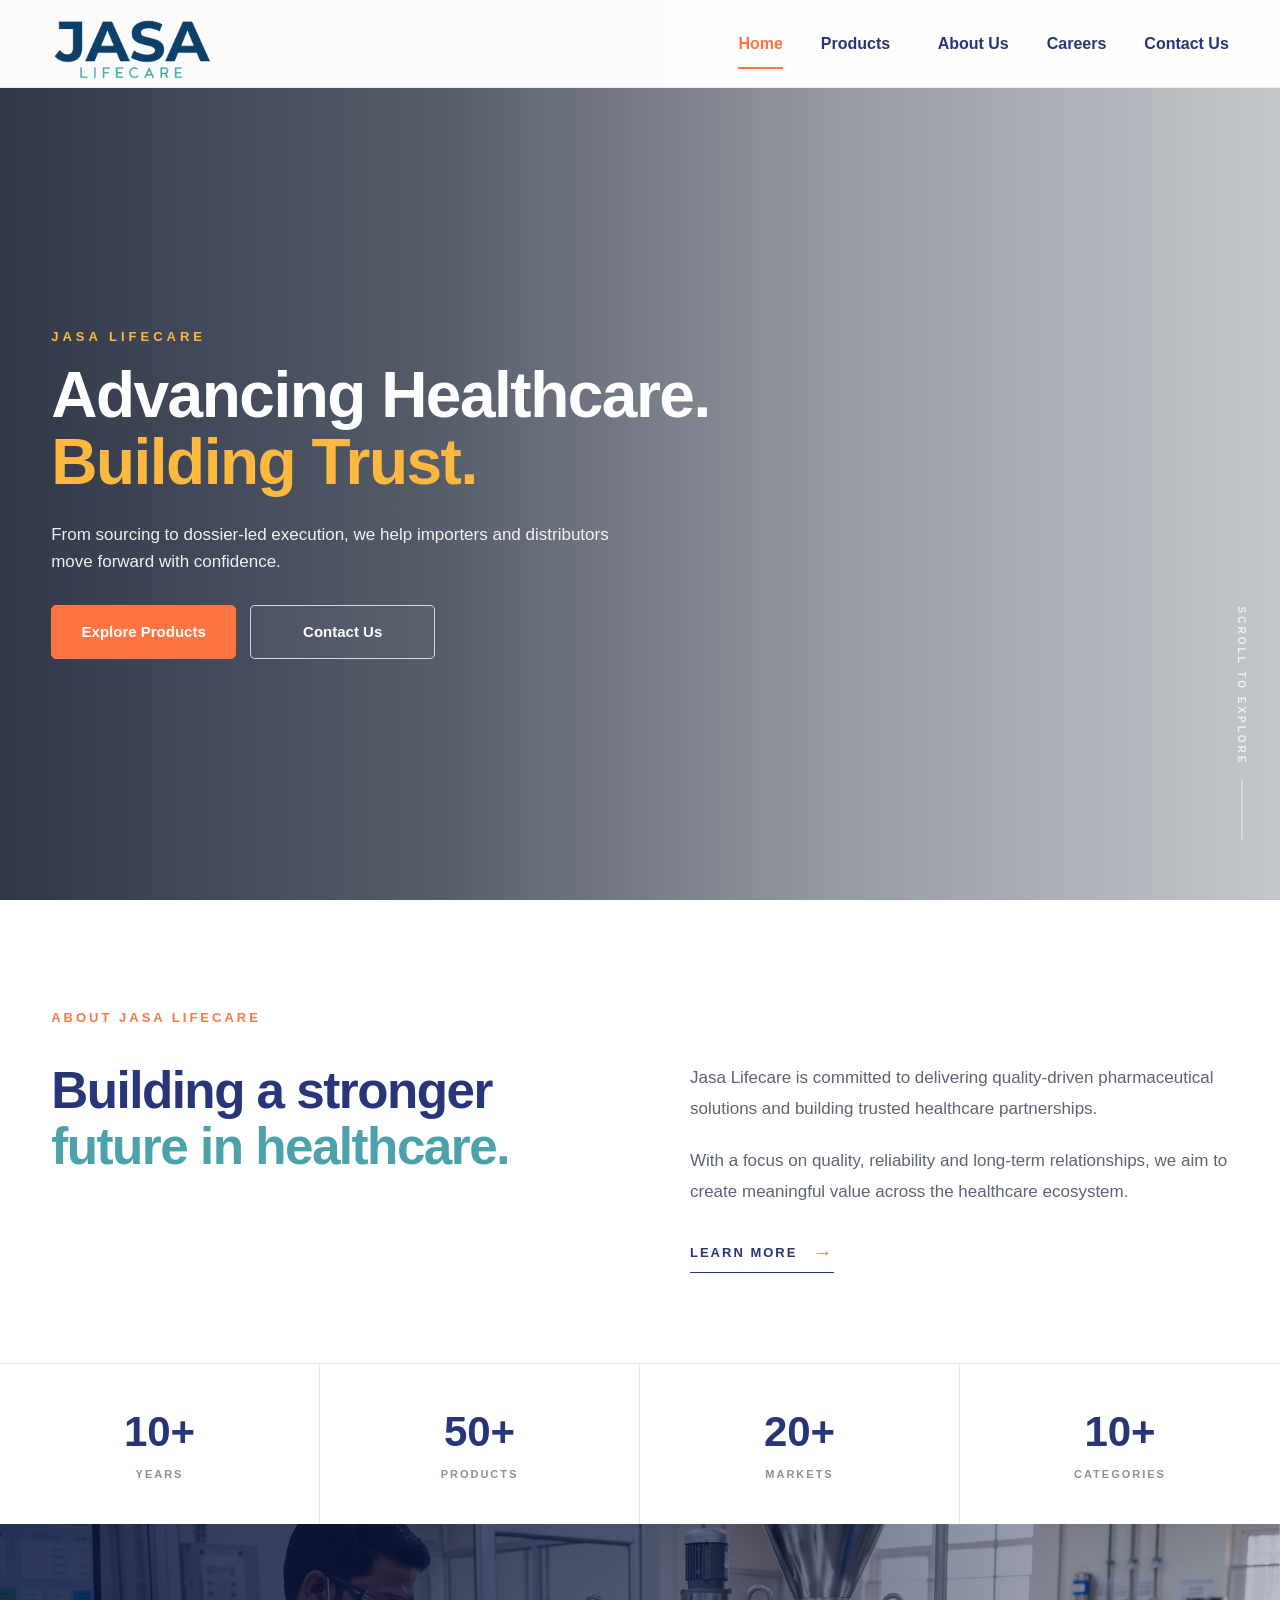
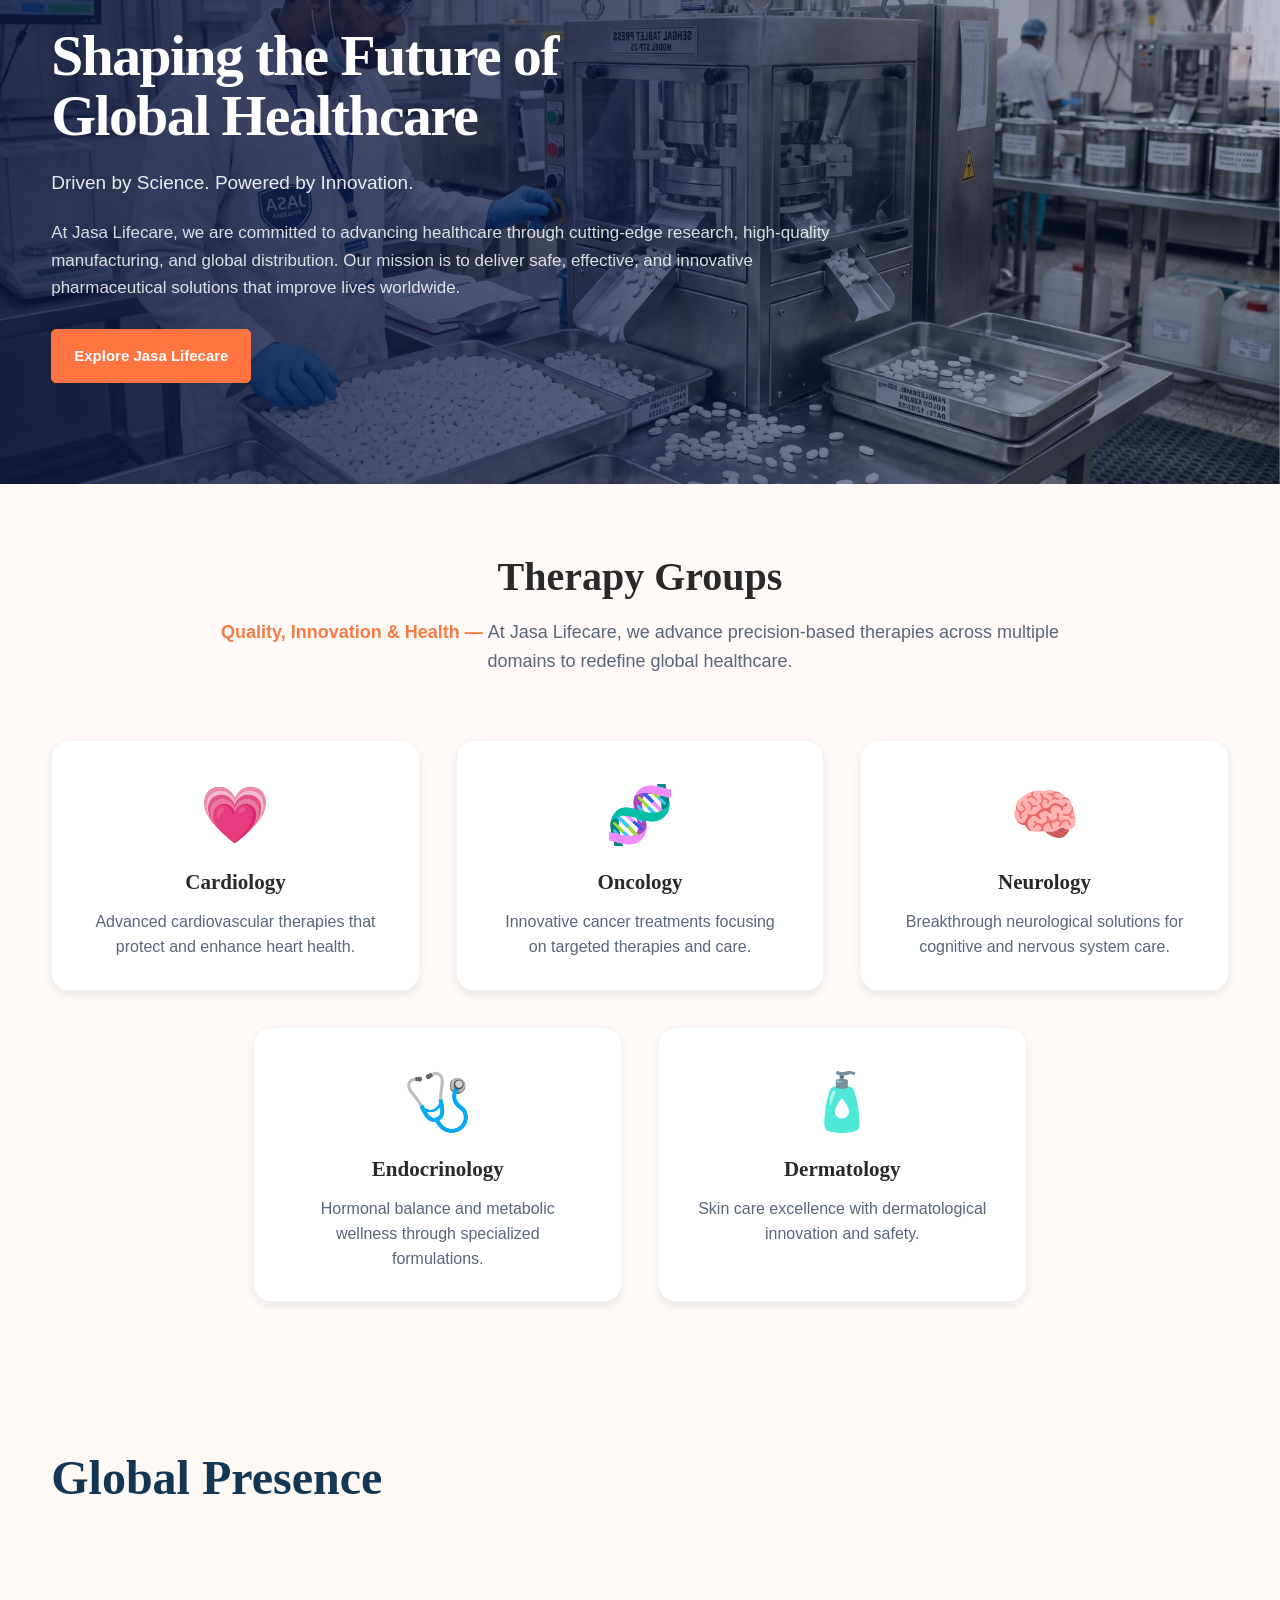
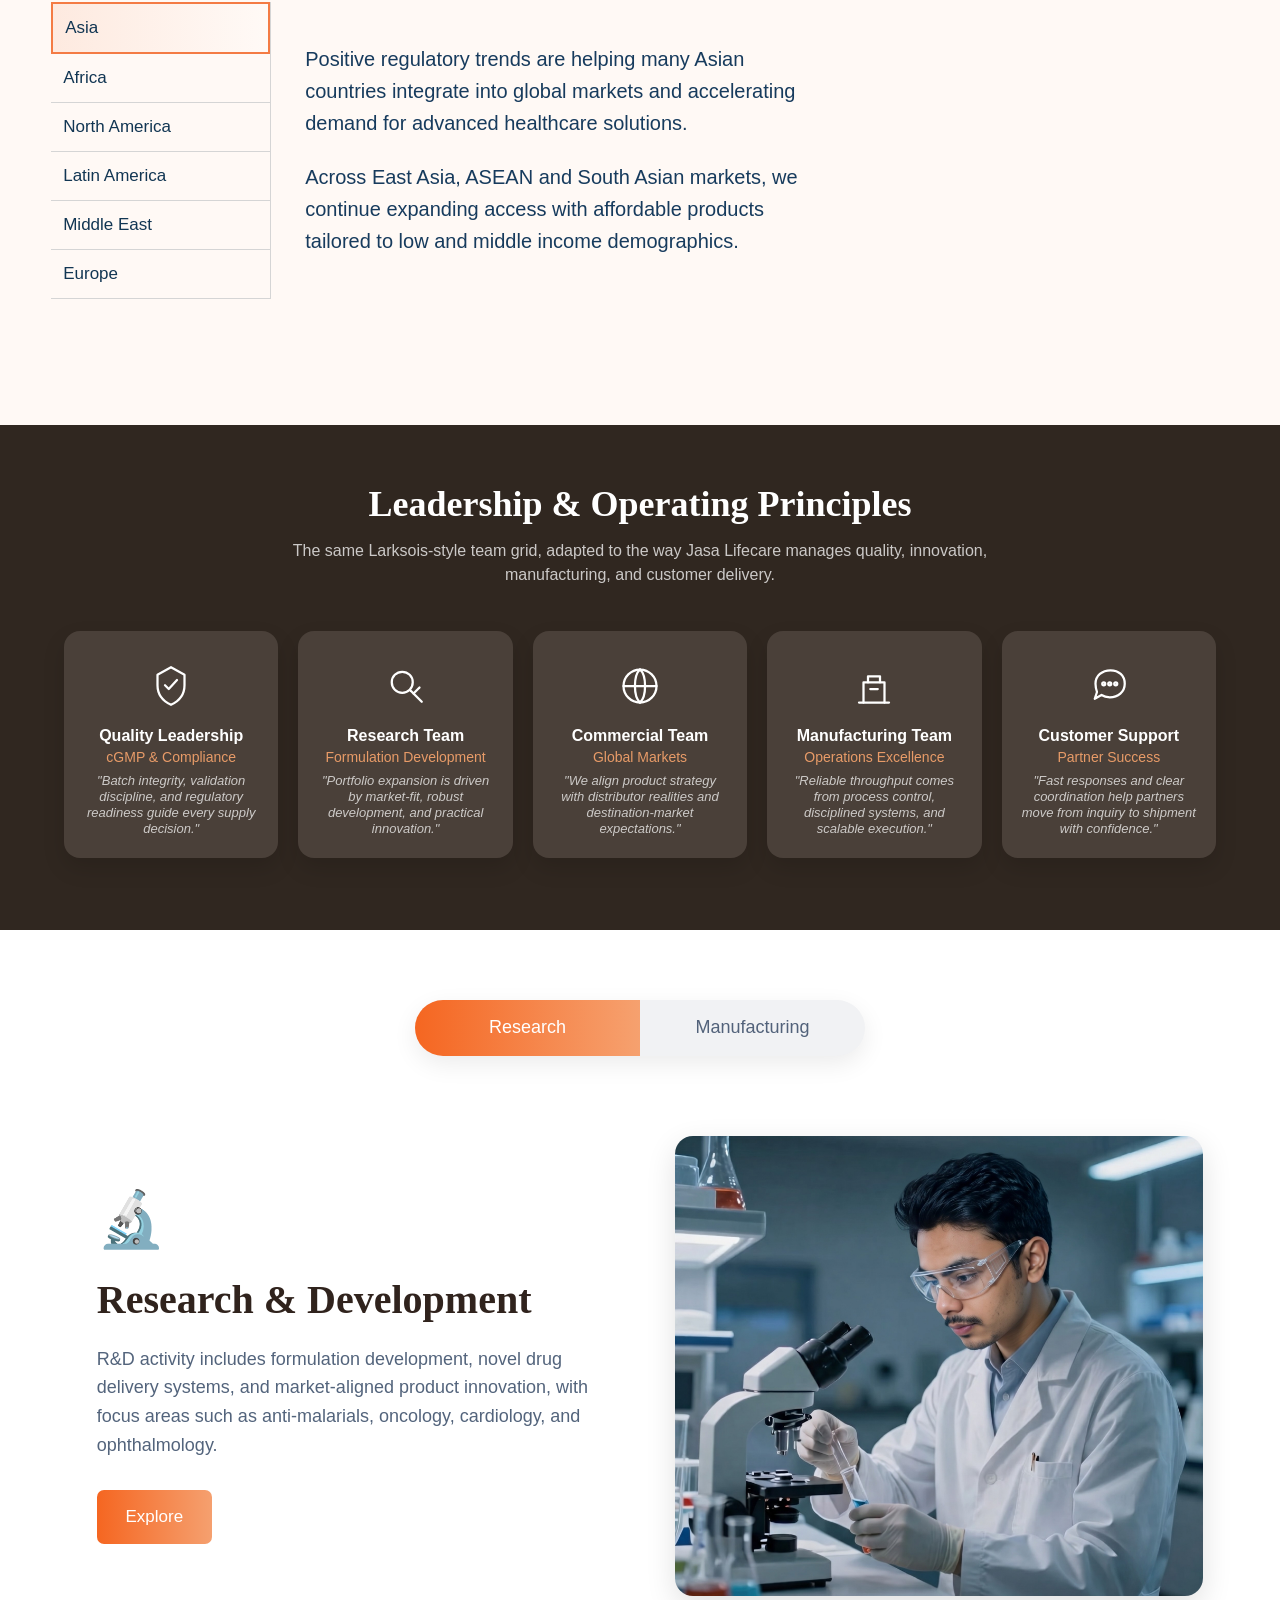
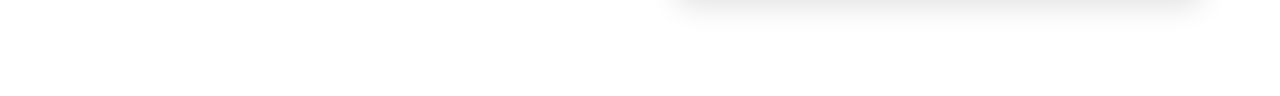
==== commit b06c193f: "Initial website" ====
--- a/index.html
+++ b/index.html
@@ -1,991 +1,991 @@
-<!DOCTYPE html>
-<html lang="en">
-
-<head>
-
-    <meta charset="UTF-8">
-
-    <meta
-        name="viewport"
-        content="width=device-width, initial-scale=1.0"
-    >
-
-    <title>
-        Jasa Lifecare | Reliable pharmaceutical supply for international partners
-    </title>
-
-    <link rel="stylesheet" href="style.css">
-
-</head>
-
-
-<body>
-
-
-    <!-- =========================================
-         NAVBAR
-    ========================================== -->
-
-    <header class="navbar">
-
-        <div class="nav-container">
-
-            <!-- LOGO -->
-
-            <a href="#" class="logo">
-
-                <img
-                    src="logo.png"
-                    alt="Jasa Lifecare"
-                >
-
-            </a>
-
-
-            <!-- DESKTOP MENU -->
-
-            <nav class="nav-menu">
-
-                <a href="#" class="active">
-                    Home
-                </a>
-
-
-                <div class="nav-dropdown">
-
-                    <a href="#">
-                        Products
-                        <span></span>
-                    </a>
-
-                </div>
-
-
-                <a href="#">
-                    About Us
-                </a>
-
-
-                <a href="#">
-                    Careers
-                </a>
-
-
-                <a href="#">
-                    Contact Us
-                </a>
-
-            </nav>
-
-
-            <!-- MOBILE MENU -->
-
-            <button
-                class="mobile-menu"
-                aria-label="Open menu"
-            >
-                ☰
-            </button>
-
-        </div>
-
-    </header>
-
-
-
-    <!-- =========================================
-         MAIN CONTENT
-    ========================================== -->
-
-    <main>
-
-
-        <!-- =====================================
-             HERO SECTION
-        ====================================== -->
-
-        <section class="hero">
-
-            <div class="hero-overlay"></div>
-
-
-            <div class="hero-content">
-
-                <p class="hero-label">
-                    JASA LIFECARE
-                </p>
-
-
-                <h1>
-
-                    Advancing Healthcare.<br>
-
-                    <span>
-                        Building Trust.
-                    </span>
-
-                </h1>
-
-
-                <p class="hero-description">
-
-                    From sourcing to dossier-led execution,
-                    we help importers and distributors move
-                    forward with confidence.
-
-                </p>
-
-
-                <div class="hero-buttons">
-
-
-                    <a
-                        href="#global-presence"
-                        class="btn btn-primary"
-                    >
-                        Explore Products
-                    </a>
-
-
-                    <a
-                        href="#"
-                        class="btn btn-secondary"
-                    >
-                        Contact Us
-                    </a>
-
-
-                </div>
-
-            </div>
-
-
-            <!-- SCROLL INDICATOR -->
-
-            <div class="hero-scroll">
-
-                <span>
-                    SCROLL TO EXPLORE
-                </span>
-
-                <div class="scroll-line"></div>
-
-            </div>
-
-        </section>
-
-
-
-        <!-- =====================================
-             ABOUT JASA LIFECARE
-        ====================================== -->
-
-        <section class="about-section">
-
-
-            <div class="about-container">
-
-
-                <!-- LABEL -->
-
-                <div class="about-label">
-
-                    ABOUT JASA LIFECARE
-
-                </div>
-
-
-
-                <div class="about-content">
-
-
-                    <!-- HEADING -->
-
-                    <div class="about-heading">
-
-                        <h2>
-
-                            Building a stronger
-
-                            <span>
-                                future in healthcare.
-                            </span>
-
-                        </h2>
-
-                    </div>
-
-
-
-                    <!-- TEXT -->
-
-                    <div class="about-text">
-
-
-                        <p>
-
-                            Jasa Lifecare is committed to
-                            delivering quality-driven
-                            pharmaceutical solutions and
-                            building trusted healthcare
-                            partnerships.
-
-                        </p>
-
-
-                        <p>
-
-                            With a focus on quality,
-                            reliability and long-term
-                            relationships, we aim to create
-                            meaningful value across the
-                            healthcare ecosystem.
-
-                        </p>
-
-
-                        <a
-                            href="#"
-                            class="about-link"
-                        >
-
-                            LEARN MORE
-
-                            <span>
-                                →
-                            </span>
-
-                        </a>
-
-
-                    </div>
-
-                </div>
-
-            </div>
-
-
-
-            <!-- HIGHLIGHTS -->
-
-            <div class="highlights">
-
-
-                <div class="highlight">
-
-                    <strong>
-                        10+
-                    </strong>
-
-                    <span>
-                        YEARS
-                    </span>
-
-                </div>
-
-
-
-                <div class="highlight">
-
-                    <strong>
-                        50+
-                    </strong>
-
-                    <span>
-                        PRODUCTS
-                    </span>
-
-                </div>
-
-
-
-                <div class="highlight">
-
-                    <strong>
-                        20+
-                    </strong>
-
-                    <span>
-                        MARKETS
-                    </span>
-
-                </div>
-
-
-
-                <div class="highlight">
-
-                    <strong>
-                        10+
-                    </strong>
-
-                    <span>
-                        CATEGORIES
-                    </span>
-
-                </div>
-
-
-            </div>
-
-
-        </section>
-
-
-
-        <!-- =====================================
-             INTRO / FUTURE OF HEALTHCARE
-        ====================================== -->
-
-        <section class="intro-section">
-
-
-            <div class="intro-overlay"></div>
-
-
-            <div class="intro-content">
-
-
-                <h2>
-
-                    Shaping the Future of<br>
-
-                    Global Healthcare
-
-                </h2>
-
-
-                <p class="intro-tagline">
-
-                    Driven by Science.
-                    Powered by Innovation.
-
-                </p>
-
-
-                <p class="intro-description">
-
-                    At Jasa Lifecare, we are committed
-                    to advancing healthcare through
-                    cutting-edge research, high-quality
-                    manufacturing, and global distribution.
-
-                    Our mission is to deliver safe,
-                    effective, and innovative
-                    pharmaceutical solutions that
-                    improve lives worldwide.
-
-                </p>
-
-
-                <a
-                    href="#"
-                    class="btn btn-primary"
-                >
-
-                    Explore Jasa Lifecare
-
-                </a>
-
-
-            </div>
-
-        </section>
-
-
-
-        <!-- =====================================
-             THERAPY GROUPS
-        ====================================== -->
-
-        <section class="therapy-section">
-
-
-            <div class="therapy-header">
-
-
-                <h2>
-                    Therapy Groups
-                </h2>
-
-
-                <p>
-
-                    <strong>
-                        Quality, Innovation &amp; Health —
-                    </strong>
-
-                    At Jasa Lifecare, we advance
-                    precision-based therapies across
-                    multiple
-
-                    <br class="desktop-break">
-
-                    domains to redefine global healthcare.
-
-                </p>
-
-
-            </div>
-
-
-
-            <!-- THERAPY CARDS -->
-
-            <div class="therapy-grid">
-
-
-                <!-- CARD 1 -->
-
-                <div class="therapy-card">
-
-
-                    <div class="therapy-icon">
-                        💗
-                    </div>
-
-
-                    <h3>
-                        Cardiology
-                    </h3>
-
-
-                    <p>
-
-                        Advanced cardiovascular therapies
-                        that protect and enhance heart health.
-
-                    </p>
-
-
-                </div>
-
-
-
-                <!-- CARD 2 -->
-
-                <div class="therapy-card">
-
-
-                    <div class="therapy-icon">
-                        🧬
-                    </div>
-
-
-                    <h3>
-                        Oncology
-                    </h3>
-
-
-                    <p>
-
-                        Innovative cancer treatments
-                        focusing on targeted therapies
-                        and care.
-
-                    </p>
-
-
-                </div>
-
-
-
-                <!-- CARD 3 -->
-
-                <div class="therapy-card">
-
-
-                    <div class="therapy-icon">
-                        🧠
-                    </div>
-
-
-                    <h3>
-                        Neurology
-                    </h3>
-
-
-                    <p>
-
-                        Breakthrough neurological solutions
-                        for cognitive and nervous system care.
-
-                    </p>
-
-
-                </div>
-
-
-
-                <!-- CARD 4 -->
-
-                <div class="therapy-card">
-
-
-                    <div class="therapy-icon">
-                        🩺
-                    </div>
-
-
-                    <h3>
-                        Endocrinology
-                    </h3>
-
-
-                    <p>
-
-                        Hormonal balance and metabolic
-                        wellness through specialized
-                        formulations.
-
-                    </p>
-
-
-                </div>
-
-
-
-                <!-- CARD 5 -->
-
-                <div class="therapy-card">
-
-
-                    <div class="therapy-icon">
-                        🧴
-                    </div>
-
-
-                    <h3>
-                        Dermatology
-                    </h3>
-
-
-                    <p>
-
-                        Skin care excellence with
-                        dermatological innovation
-                        and safety.
-
-                    </p>
-
-
-                </div>
-
-
-            </div>
-
-
-        </section>
-
-
-
-        <!-- =====================================
-             GLOBAL PRESENCE
-        ====================================== -->
-
-        <section
-            class="global-presence"
-            id="global-presence"
-        >
-
-
-            <div class="global-container">
-
-
-                <!-- TITLE -->
-
-                <h2>
-                    Global Presence
-                </h2>
-
-
-
-                <div class="global-content">
-
-
-                    <!-- =================================
-                         CONTINENT MENU
-                    ================================== -->
-
-                    <div class="continent-menu">
-
-
-                        <button
-                            class="continent active"
-                            data-continent="Asia"
-                            type="button"
-                        >
-
-                            Asia
-
-                        </button>
-
-
-
-                        <button
-                            class="continent"
-                            data-continent="Africa"
-                            type="button"
-                        >
-
-                            Africa
-
-                        </button>
-
-
-
-                        <button
-                            class="continent"
-                            data-continent="North America"
-                            type="button"
-                        >
-
-                            North America
-
-                        </button>
-
-
-
-                        <button
-                            class="continent"
-                            data-continent="South America"
-                            type="button"
-                        >
-
-                            Latin America
-
-                        </button>
-
-
-
-                        <button
-                            class="continent"
-                            data-continent="Middle East"
-                            type="button"
-                        >
-
-                            Middle East
-
-                        </button>
-
-
-
-                        <button
-                            class="continent"
-                            data-continent="Europe"
-                            type="button"
-                        >
-
-                            Europe
-
-                        </button>
-
-
-                    </div>
-
-
-
-                    <!-- =================================
-                         GLOBAL DESCRIPTION
-                    ================================== -->
-
-                    <div class="global-description">
-
-
-                        <p>
-
-                            Positive regulatory trends are
-                            helping many Asian countries
-                            integrate into global markets
-                            and accelerating demand for
-                            advanced healthcare solutions.
-
-                        </p>
-
-
-                        <p>
-
-                            Across East Asia, ASEAN and
-                            South Asian markets, we continue
-                            expanding access with affordable
-                            products tailored to low and
-                            middle income demographics.
-
-                        </p>
-
-
-                    </div>
-
-
-
-                    <!-- =================================
-                         3D GLOBE
-                    ================================== -->
-
-                    <div class="globe-wrapper">
-
-
-                        <div id="globe"></div>
-
-
-                    </div>
-
-
-                </div>
-
-
-            </div>
-
-
-        </section>
-
-
-    </main>
-
-
-
-    <!-- =========================================
-         3D GLOBE LIBRARY
-    ========================================== -->
-
-    <script src="https://unpkg.com/globe.gl"></script>
-
-
-    <!-- YOUR JAVASCRIPT -->
-
-    <script src="script.js"></script>
-
-
-</body>
-
-</html><!-- ================================
-     LEADERSHIP & OPERATING PRINCIPLES
-================================ -->
-
-<section class="leadership-section">
-
-    <div class="leadership-header">
-
-        <h2>Leadership &amp; Operating Principles</h2>
-
-        <p>
-            The same Larksois-style team grid, adapted to the way Jasa Lifecare manages quality, innovation,<br>
-            manufacturing, and customer delivery.
-        </p>
-
-    </div>
-
-
-    <div class="leadership-grid">
-
-        <!-- CARD 1 -->
-        <div class="leadership-card">
-
-            <div class="leadership-icon">
-                <svg viewBox="0 0 64 64">
-                    <path d="M32 7 L50 17 V31 C50 43 43 52 32 57 C21 52 14 43 14 31 V17 Z"/>
-                    <path d="M24 31 L29 36 L40 24"/>
-                </svg>
-            </div>
-
-            <h3>Quality Leadership</h3>
-
-            <span>cGMP &amp; Compliance</span>
-
-            <p>
-                "Batch integrity, validation discipline, and
-                regulatory readiness guide every supply
-                decision."
-            </p>
-
-        </div>
-
-
-        <!-- CARD 2 -->
-        <div class="leadership-card">
-
-            <div class="leadership-icon">
-                <svg viewBox="0 0 64 64">
-                    <circle cx="27" cy="27" r="14"/>
-                    <path d="M38 38 L53 53"/>
-                    <path d="M42 42 L50 34"/>
-                </svg>
-            </div>
-
-            <h3>Research Team</h3>
-
-            <span>Formulation Development</span>
-
-            <p>
-                "Portfolio expansion is driven by market-fit,
-                robust development, and practical innovation."
-            </p>
-
-        </div>
-
-
-        <!-- CARD 3 -->
-        <div class="leadership-card">
-
-            <div class="leadership-icon">
-                <svg viewBox="0 0 64 64">
-                    <circle cx="32" cy="32" r="22"/>
-                    <path d="M10 32 H54"/>
-                    <path d="M32 10 C23 18 23 46 32 54"/>
-                    <path d="M32 10 C41 18 41 46 32 54"/>
-                </svg>
-            </div>
-
-            <h3>Commercial Team</h3>
-
-            <span>Global Markets</span>
-
-            <p>
-                "We align product strategy with distributor
-                realities and destination-market expectations."
-            </p>
-
-        </div>
-
-
-        <!-- CARD 4 -->
-        <div class="leadership-card">
-
-            <div class="leadership-icon">
-                <svg viewBox="0 0 64 64">
-                    <path d="M12 54 H52"/>
-                    <path d="M18 54 V27 H46 V54"/>
-                    <path d="M24 27 V19 H40 V27"/>
-                    <path d="M27 36 H37"/>
-                </svg>
-            </div>
-
-            <h3>Manufacturing Team</h3>
-
-            <span>Operations Excellence</span>
-
-            <p>
-                "Reliable throughput comes from process control,
-                disciplined systems, and scalable execution."
-            </p>
-
-        </div>
-
-
-        <!-- CARD 5 -->
-        <div class="leadership-card">
-
-            <div class="leadership-icon">
-                <svg viewBox="0 0 64 64">
-                    <path d="M14 29 C14 18 23 11 34 11 C45 11 53 18 53 29 C53 40 44 47 33 47 C29 47 25 46 22 44 L13 49 L16 40 C15 37 14 33 14 29 Z"/>
-                    <circle cx="25" cy="29" r="2"/>
-                    <circle cx="33" cy="29" r="2"/>
-                    <circle cx="41" cy="29" r="2"/>
-                </svg>
-            </div>
-
-            <h3>Customer Support</h3>
-
-            <span>Partner Success</span>
-
-            <p>
-                "Fast responses and clear coordination help
-                partners move from inquiry to shipment with confidence."
-            </p>
-
-        </div>
-
-    </div>
-
-</section><!-- =========================================
-     RESEARCH & MANUFACTURING
-========================================= -->
-
-<section class="capability-section" id="capabilities">
-
-    <!-- TABS -->
-    <div class="capability-tabs">
-
-        <button class="capability-tab active" data-tab="research">
-        
-            <span>Research</span>
-        </button>
-
-        <button class="capability-tab" data-tab="manufacturing">
-            
-            <span>Manufacturing</span>
-        </button>
-
-    </div>
-
-
-    <!-- CONTENT AREA -->
-    <div class="capability-content">
-
-        <!-- RESEARCH -->
-        <div class="capability-panel active" id="research-panel">
-
-            <div class="capability-text">
-
-                <div class="capability-icon">
-                    🔬
-                </div>
-
-                <h2>Research &amp; Development</h2>
-
-                <p>
-                    R&amp;D activity includes formulation development,
-                    novel drug delivery systems, and market-aligned
-                    product innovation, with focus areas such as
-                    anti-malarials, oncology, cardiology, and
-                    ophthalmology.
-                </p>
-
-                <a href="#" class="capability-button">
-                    Explore
-                </a>
-
-            </div>
-
-
-            <div class="capability-image">
-                <img src="research.jpg.png" alt="Research and Development">
-            </div>
-
-        </div>
-
-
-        <!-- MANUFACTURING -->
-        <div class="capability-panel" id="manufacturing-panel">
-
-            <div class="capability-text">
-
-                <div class="capability-icon">
-                    🏭
-                </div>
-
-                <h2>Manufacturing Excellence</h2>
-
-                <p>
-                    Manufacturing is supported by facilities
-                    benchmarked to international standards,
-                    with capabilities in tablets, capsules,
-                    injections, ointments, and powders.
-                </p>
-
-                <a href="#" class="capability-button">
-                    Explore
-                </a>
-
-            </div>
-
-
-            <div class="capability-image">
-                <img src="manufacturing.jpg.png" alt="Pharmaceutical Manufacturing">
-            </div>
-
-        </div>
-
-    </div>
-
+<!DOCTYPE html>
+<html lang="en">
+
+<head>
+
+    <meta charset="UTF-8">
+
+    <meta
+        name="viewport"
+        content="width=device-width, initial-scale=1.0"
+    >
+
+    <title>
+        Jasa Lifecare | Reliable pharmaceutical supply for international partners
+    </title>
+
+    <link rel="stylesheet" href="style.css">
+
+</head>
+
+
+<body>
+
+
+    <!-- =========================================
+         NAVBAR
+    ========================================== -->
+
+    <header class="navbar">
+
+        <div class="nav-container">
+
+            <!-- LOGO -->
+
+            <a href="#" class="logo">
+
+                <img
+                    src="logo.png"
+                    alt="Jasa Lifecare"
+                >
+
+            </a>
+
+
+            <!-- DESKTOP MENU -->
+
+            <nav class="nav-menu">
+
+                <a href="#" class="active">
+                    Home
+                </a>
+
+
+                <div class="nav-dropdown">
+
+                    <a href="#">
+                        Products
+                        <span></span>
+                    </a>
+
+                </div>
+
+
+                <a href="#">
+                    About Us
+                </a>
+
+
+                <a href="#">
+                    Careers
+                </a>
+
+
+                <a href="#">
+                    Contact Us
+                </a>
+
+            </nav>
+
+
+            <!-- MOBILE MENU -->
+
+            <button
+                class="mobile-menu"
+                aria-label="Open menu"
+            >
+                ☰
+            </button>
+
+        </div>
+
+    </header>
+
+
+
+    <!-- =========================================
+         MAIN CONTENT
+    ========================================== -->
+
+    <main>
+
+
+        <!-- =====================================
+             HERO SECTION
+        ====================================== -->
+
+        <section class="hero">
+
+            <div class="hero-overlay"></div>
+
+
+            <div class="hero-content">
+
+                <p class="hero-label">
+                    JASA LIFECARE
+                </p>
+
+
+                <h1>
+
+                    Advancing Healthcare.<br>
+
+                    <span>
+                        Building Trust.
+                    </span>
+
+                </h1>
+
+
+                <p class="hero-description">
+
+                    From sourcing to dossier-led execution,
+                    we help importers and distributors move
+                    forward with confidence.
+
+                </p>
+
+
+                <div class="hero-buttons">
+
+
+                    <a
+                        href="#global-presence"
+                        class="btn btn-primary"
+                    >
+                        Explore Products
+                    </a>
+
+
+                    <a
+                        href="#"
+                        class="btn btn-secondary"
+                    >
+                        Contact Us
+                    </a>
+
+
+                </div>
+
+            </div>
+
+
+            <!-- SCROLL INDICATOR -->
+
+            <div class="hero-scroll">
+
+                <span>
+                    SCROLL TO EXPLORE
+                </span>
+
+                <div class="scroll-line"></div>
+
+            </div>
+
+        </section>
+
+
+
+        <!-- =====================================
+             ABOUT JASA LIFECARE
+        ====================================== -->
+
+        <section class="about-section">
+
+
+            <div class="about-container">
+
+
+                <!-- LABEL -->
+
+                <div class="about-label">
+
+                    ABOUT JASA LIFECARE
+
+                </div>
+
+
+
+                <div class="about-content">
+
+
+                    <!-- HEADING -->
+
+                    <div class="about-heading">
+
+                        <h2>
+
+                            Building a stronger
+
+                            <span>
+                                future in healthcare.
+                            </span>
+
+                        </h2>
+
+                    </div>
+
+
+
+                    <!-- TEXT -->
+
+                    <div class="about-text">
+
+
+                        <p>
+
+                            Jasa Lifecare is committed to
+                            delivering quality-driven
+                            pharmaceutical solutions and
+                            building trusted healthcare
+                            partnerships.
+
+                        </p>
+
+
+                        <p>
+
+                            With a focus on quality,
+                            reliability and long-term
+                            relationships, we aim to create
+                            meaningful value across the
+                            healthcare ecosystem.
+
+                        </p>
+
+
+                        <a
+                            href="#"
+                            class="about-link"
+                        >
+
+                            LEARN MORE
+
+                            <span>
+                                →
+                            </span>
+
+                        </a>
+
+
+                    </div>
+
+                </div>
+
+            </div>
+
+
+
+            <!-- HIGHLIGHTS -->
+
+            <div class="highlights">
+
+
+                <div class="highlight">
+
+                    <strong>
+                        10+
+                    </strong>
+
+                    <span>
+                        YEARS
+                    </span>
+
+                </div>
+
+
+
+                <div class="highlight">
+
+                    <strong>
+                        50+
+                    </strong>
+
+                    <span>
+                        PRODUCTS
+                    </span>
+
+                </div>
+
+
+
+                <div class="highlight">
+
+                    <strong>
+                        20+
+                    </strong>
+
+                    <span>
+                        MARKETS
+                    </span>
+
+                </div>
+
+
+
+                <div class="highlight">
+
+                    <strong>
+                        10+
+                    </strong>
+
+                    <span>
+                        CATEGORIES
+                    </span>
+
+                </div>
+
+
+            </div>
+
+
+        </section>
+
+
+
+        <!-- =====================================
+             INTRO / FUTURE OF HEALTHCARE
+        ====================================== -->
+
+        <section class="intro-section">
+
+
+            <div class="intro-overlay"></div>
+
+
+            <div class="intro-content">
+
+
+                <h2>
+
+                    Shaping the Future of<br>
+
+                    Global Healthcare
+
+                </h2>
+
+
+                <p class="intro-tagline">
+
+                    Driven by Science.
+                    Powered by Innovation.
+
+                </p>
+
+
+                <p class="intro-description">
+
+                    At Jasa Lifecare, we are committed
+                    to advancing healthcare through
+                    cutting-edge research, high-quality
+                    manufacturing, and global distribution.
+
+                    Our mission is to deliver safe,
+                    effective, and innovative
+                    pharmaceutical solutions that
+                    improve lives worldwide.
+
+                </p>
+
+
+                <a
+                    href="#"
+                    class="btn btn-primary"
+                >
+
+                    Explore Jasa Lifecare
+
+                </a>
+
+
+            </div>
+
+        </section>
+
+
+
+        <!-- =====================================
+             THERAPY GROUPS
+        ====================================== -->
+
+        <section class="therapy-section">
+
+
+            <div class="therapy-header">
+
+
+                <h2>
+                    Therapy Groups
+                </h2>
+
+
+                <p>
+
+                    <strong>
+                        Quality, Innovation &amp; Health —
+                    </strong>
+
+                    At Jasa Lifecare, we advance
+                    precision-based therapies across
+                    multiple
+
+                    <br class="desktop-break">
+
+                    domains to redefine global healthcare.
+
+                </p>
+
+
+            </div>
+
+
+
+            <!-- THERAPY CARDS -->
+
+            <div class="therapy-grid">
+
+
+                <!-- CARD 1 -->
+
+                <div class="therapy-card">
+
+
+                    <div class="therapy-icon">
+                        💗
+                    </div>
+
+
+                    <h3>
+                        Cardiology
+                    </h3>
+
+
+                    <p>
+
+                        Advanced cardiovascular therapies
+                        that protect and enhance heart health.
+
+                    </p>
+
+
+                </div>
+
+
+
+                <!-- CARD 2 -->
+
+                <div class="therapy-card">
+
+
+                    <div class="therapy-icon">
+                        🧬
+                    </div>
+
+
+                    <h3>
+                        Oncology
+                    </h3>
+
+
+                    <p>
+
+                        Innovative cancer treatments
+                        focusing on targeted therapies
+                        and care.
+
+                    </p>
+
+
+                </div>
+
+
+
+                <!-- CARD 3 -->
+
+                <div class="therapy-card">
+
+
+                    <div class="therapy-icon">
+                        🧠
+                    </div>
+
+
+                    <h3>
+                        Neurology
+                    </h3>
+
+
+                    <p>
+
+                        Breakthrough neurological solutions
+                        for cognitive and nervous system care.
+
+                    </p>
+
+
+                </div>
+
+
+
+                <!-- CARD 4 -->
+
+                <div class="therapy-card">
+
+
+                    <div class="therapy-icon">
+                        🩺
+                    </div>
+
+
+                    <h3>
+                        Endocrinology
+                    </h3>
+
+
+                    <p>
+
+                        Hormonal balance and metabolic
+                        wellness through specialized
+                        formulations.
+
+                    </p>
+
+
+                </div>
+
+
+
+                <!-- CARD 5 -->
+
+                <div class="therapy-card">
+
+
+                    <div class="therapy-icon">
+                        🧴
+                    </div>
+
+
+                    <h3>
+                        Dermatology
+                    </h3>
+
+
+                    <p>
+
+                        Skin care excellence with
+                        dermatological innovation
+                        and safety.
+
+                    </p>
+
+
+                </div>
+
+
+            </div>
+
+
+        </section>
+
+
+
+        <!-- =====================================
+             GLOBAL PRESENCE
+        ====================================== -->
+
+        <section
+            class="global-presence"
+            id="global-presence"
+        >
+
+
+            <div class="global-container">
+
+
+                <!-- TITLE -->
+
+                <h2>
+                    Global Presence
+                </h2>
+
+
+
+                <div class="global-content">
+
+
+                    <!-- =================================
+                         CONTINENT MENU
+                    ================================== -->
+
+                    <div class="continent-menu">
+
+
+                        <button
+                            class="continent active"
+                            data-continent="Asia"
+                            type="button"
+                        >
+
+                            Asia
+
+                        </button>
+
+
+
+                        <button
+                            class="continent"
+                            data-continent="Africa"
+                            type="button"
+                        >
+
+                            Africa
+
+                        </button>
+
+
+
+                        <button
+                            class="continent"
+                            data-continent="North America"
+                            type="button"
+                        >
+
+                            North America
+
+                        </button>
+
+
+
+                        <button
+                            class="continent"
+                            data-continent="South America"
+                            type="button"
+                        >
+
+                            Latin America
+
+                        </button>
+
+
+
+                        <button
+                            class="continent"
+                            data-continent="Middle East"
+                            type="button"
+                        >
+
+                            Middle East
+
+                        </button>
+
+
+
+                        <button
+                            class="continent"
+                            data-continent="Europe"
+                            type="button"
+                        >
+
+                            Europe
+
+                        </button>
+
+
+                    </div>
+
+
+
+                    <!-- =================================
+                         GLOBAL DESCRIPTION
+                    ================================== -->
+
+                    <div class="global-description">
+
+
+                        <p>
+
+                            Positive regulatory trends are
+                            helping many Asian countries
+                            integrate into global markets
+                            and accelerating demand for
+                            advanced healthcare solutions.
+
+                        </p>
+
+
+                        <p>
+
+                            Across East Asia, ASEAN and
+                            South Asian markets, we continue
+                            expanding access with affordable
+                            products tailored to low and
+                            middle income demographics.
+
+                        </p>
+
+
+                    </div>
+
+
+
+                    <!-- =================================
+                         3D GLOBE
+                    ================================== -->
+
+                    <div class="globe-wrapper">
+
+
+                        <div id="globe"></div>
+
+
+                    </div>
+
+
+                </div>
+
+
+            </div>
+
+
+        </section>
+
+
+    </main>
+
+
+
+    <!-- =========================================
+         3D GLOBE LIBRARY
+    ========================================== -->
+
+    <script src="https://unpkg.com/globe.gl"></script>
+
+
+    <!-- YOUR JAVASCRIPT -->
+
+    <script src="script.js"></script>
+
+
+</body>
+
+</html><!-- ================================
+     LEADERSHIP & OPERATING PRINCIPLES
+================================ -->
+
+<section class="leadership-section">
+
+    <div class="leadership-header">
+
+        <h2>Leadership &amp; Operating Principles</h2>
+
+        <p>
+            The same Larksois-style team grid, adapted to the way Jasa Lifecare manages quality, innovation,<br>
+            manufacturing, and customer delivery.
+        </p>
+
+    </div>
+
+
+    <div class="leadership-grid">
+
+        <!-- CARD 1 -->
+        <div class="leadership-card">
+
+            <div class="leadership-icon">
+                <svg viewBox="0 0 64 64">
+                    <path d="M32 7 L50 17 V31 C50 43 43 52 32 57 C21 52 14 43 14 31 V17 Z"/>
+                    <path d="M24 31 L29 36 L40 24"/>
+                </svg>
+            </div>
+
+            <h3>Quality Leadership</h3>
+
+            <span>cGMP &amp; Compliance</span>
+
+            <p>
+                "Batch integrity, validation discipline, and
+                regulatory readiness guide every supply
+                decision."
+            </p>
+
+        </div>
+
+
+        <!-- CARD 2 -->
+        <div class="leadership-card">
+
+            <div class="leadership-icon">
+                <svg viewBox="0 0 64 64">
+                    <circle cx="27" cy="27" r="14"/>
+                    <path d="M38 38 L53 53"/>
+                    <path d="M42 42 L50 34"/>
+                </svg>
+            </div>
+
+            <h3>Research Team</h3>
+
+            <span>Formulation Development</span>
+
+            <p>
+                "Portfolio expansion is driven by market-fit,
+                robust development, and practical innovation."
+            </p>
+
+        </div>
+
+
+        <!-- CARD 3 -->
+        <div class="leadership-card">
+
+            <div class="leadership-icon">
+                <svg viewBox="0 0 64 64">
+                    <circle cx="32" cy="32" r="22"/>
+                    <path d="M10 32 H54"/>
+                    <path d="M32 10 C23 18 23 46 32 54"/>
+                    <path d="M32 10 C41 18 41 46 32 54"/>
+                </svg>
+            </div>
+
+            <h3>Commercial Team</h3>
+
+            <span>Global Markets</span>
+
+            <p>
+                "We align product strategy with distributor
+                realities and destination-market expectations."
+            </p>
+
+        </div>
+
+
+        <!-- CARD 4 -->
+        <div class="leadership-card">
+
+            <div class="leadership-icon">
+                <svg viewBox="0 0 64 64">
+                    <path d="M12 54 H52"/>
+                    <path d="M18 54 V27 H46 V54"/>
+                    <path d="M24 27 V19 H40 V27"/>
+                    <path d="M27 36 H37"/>
+                </svg>
+            </div>
+
+            <h3>Manufacturing Team</h3>
+
+            <span>Operations Excellence</span>
+
+            <p>
+                "Reliable throughput comes from process control,
+                disciplined systems, and scalable execution."
+            </p>
+
+        </div>
+
+
+        <!-- CARD 5 -->
+        <div class="leadership-card">
+
+            <div class="leadership-icon">
+                <svg viewBox="0 0 64 64">
+                    <path d="M14 29 C14 18 23 11 34 11 C45 11 53 18 53 29 C53 40 44 47 33 47 C29 47 25 46 22 44 L13 49 L16 40 C15 37 14 33 14 29 Z"/>
+                    <circle cx="25" cy="29" r="2"/>
+                    <circle cx="33" cy="29" r="2"/>
+                    <circle cx="41" cy="29" r="2"/>
+                </svg>
+            </div>
+
+            <h3>Customer Support</h3>
+
+            <span>Partner Success</span>
+
+            <p>
+                "Fast responses and clear coordination help
+                partners move from inquiry to shipment with confidence."
+            </p>
+
+        </div>
+
+    </div>
+
+</section><!-- =========================================
+     RESEARCH & MANUFACTURING
+========================================= -->
+
+<section class="capability-section" id="capabilities">
+
+    <!-- TABS -->
+    <div class="capability-tabs">
+
+        <button class="capability-tab active" data-tab="research">
+        
+            <span>Research</span>
+        </button>
+
+        <button class="capability-tab" data-tab="manufacturing">
+            
+            <span>Manufacturing</span>
+        </button>
+
+    </div>
+
+
+    <!-- CONTENT AREA -->
+    <div class="capability-content">
+
+        <!-- RESEARCH -->
+        <div class="capability-panel active" id="research-panel">
+
+            <div class="capability-text">
+
+                <div class="capability-icon">
+                    🔬
+                </div>
+
+                <h2>Research &amp; Development</h2>
+
+                <p>
+                    R&amp;D activity includes formulation development,
+                    novel drug delivery systems, and market-aligned
+                    product innovation, with focus areas such as
+                    anti-malarials, oncology, cardiology, and
+                    ophthalmology.
+                </p>
+
+                <a href="#" class="capability-button">
+                    Explore
+                </a>
+
+            </div>
+
+
+            <div class="capability-image">
+                <img src="research.jpg.png" alt="Research and Development">
+            </div>
+
+        </div>
+
+
+        <!-- MANUFACTURING -->
+        <div class="capability-panel" id="manufacturing-panel">
+
+            <div class="capability-text">
+
+                <div class="capability-icon">
+                    🏭
+                </div>
+
+                <h2>Manufacturing Excellence</h2>
+
+                <p>
+                    Manufacturing is supported by facilities
+                    benchmarked to international standards,
+                    with capabilities in tablets, capsules,
+                    injections, ointments, and powders.
+                </p>
+
+                <a href="#" class="capability-button">
+                    Explore
+                </a>
+
+            </div>
+
+
+            <div class="capability-image">
+                <img src="manufacturing.jpg.png" alt="Pharmaceutical Manufacturing">
+            </div>
+
+        </div>
+
+    </div>
+
 </section>
--- a/style.css
+++ b/style.css
@@ -1,1878 +1,1878 @@
-/* =========================================================
-   JASA LIFECARE — COMPLETE STYLESHEET
-========================================================= */
-
-* {
-    margin: 0;
-    padding: 0;
-    box-sizing: border-box;
-}
-
-html {
-    scroll-behavior: smooth;
-}
-
-body {
-    font-family: Arial, Helvetica, sans-serif;
-    color: #293579;
-    background: #ffffff;
-    overflow-x: hidden;
-}
-
-a {
-    text-decoration: none;
-    color: inherit;
-}
-
-button {
-    font-family: inherit;
-}
-
-
-/* =========================================================
-   NAVBAR
-========================================================= */
-
-.navbar {
-    position: fixed;
-    top: 0;
-    left: 0;
-    width: 100%;
-    height: 88px;
-    z-index: 1000;
-
-    background: rgba(255, 255, 255, 0.98);
-    border-bottom: 1px solid rgba(41, 53, 121, 0.08);
-}
-
-.nav-container {
-    width: min(1230px, 92%);
-    height: 100%;
-    margin: 0 auto;
-
-    display: flex;
-    align-items: center;
-    justify-content: space-between;
-}
-
-.logo {
-    display: flex;
-    align-items: center;
-    flex-shrink: 0;
-}
-
-.logo img {
-    width: 160px;
-    height: auto;
-    display: block;
-}
-
-.nav-menu {
-    display: flex;
-    align-items: center;
-    gap: 38px;
-    margin-left: auto;
-}
-
-.nav-menu > a,
-.nav-dropdown > a {
-    position: relative;
-    color: #293579;
-    font-size: 16px;
-    font-weight: 600;
-    transition: color 0.25s ease;
-}
-
-.nav-menu > a:hover,
-.nav-dropdown > a:hover {
-    color: #ff7441;
-}
-
-.nav-menu .active {
-    color: #ff7441;
-}
-
-.nav-menu .active::after {
-    content: "";
-    position: absolute;
-    left: 0;
-    right: 0;
-    bottom: -16px;
-    height: 2px;
-    background: #ff7441;
-}
-
-.nav-dropdown span {
-    display: inline-block;
-    margin-left: 5px;
-}
-
-.mobile-menu {
-    display: none;
-    border: none;
-    background: transparent;
-    color: #293579;
-    font-size: 28px;
-    cursor: pointer;
-}
-
-
-/* =========================================================
-   HERO
-========================================================= */
-
-.hero {
-    position: relative;
-    min-height: 100vh;
-    padding-top: 88px;
-
-    display: flex;
-    align-items: center;
-
-    background-image: url("hero.jpg.png");
-    background-size: cover;
-    background-position: center;
-    background-repeat: no-repeat;
-
-    overflow: hidden;
-}
-
-.hero-overlay {
-    position: absolute;
-    inset: 0;
-
-    background: linear-gradient(
-        90deg,
-        rgba(20, 29, 48, 0.88) 0%,
-        rgba(20, 29, 48, 0.72) 34%,
-        rgba(20, 29, 48, 0.45) 65%,
-        rgba(20, 29, 48, 0.25) 100%
-    );
-}
-
-.hero-content {
-    position: relative;
-    z-index: 2;
-
-    width: min(1230px, 92%);
-    margin: 0 auto;
-}
-
-.hero-label {
-    margin-bottom: 18px;
-
-    color: #ffb83f;
-    font-size: 13px;
-    font-weight: 700;
-    letter-spacing: 4px;
-}
-
-.hero h1 {
-    max-width: 700px;
-
-    color: #ffffff;
-    font-size: clamp(46px, 5vw, 68px);
-    line-height: 1.05;
-    font-weight: 700;
-    letter-spacing: -1.5px;
-}
-
-.hero h1 span {
-    color: #ffb83f;
-}
-
-.hero-description {
-    max-width: 600px;
-    margin-top: 24px;
-
-    color: rgba(255, 255, 255, 0.92);
-    font-size: 17px;
-    line-height: 1.6;
-}
-
-
-/* =========================================================
-   BUTTONS
-========================================================= */
-
-.hero-buttons {
-    display: flex;
-    align-items: center;
-    gap: 14px;
-    margin-top: 30px;
-}
-
-.btn {
-    display: inline-flex;
-    align-items: center;
-    justify-content: center;
-
-    min-width: 185px;
-    min-height: 54px;
-    padding: 14px 22px;
-
-    border-radius: 5px;
-
-    font-size: 15px;
-    font-weight: 700;
-
-    transition: all 0.25s ease;
-}
-
-.btn-primary {
-    background: #ff7441;
-    color: #ffffff;
-    border: 1px solid #ff7441;
-}
-
-.btn-primary:hover {
-    background: #ff8b55;
-    border-color: #ff8b55;
-    transform: translateY(-2px);
-}
-
-.btn-secondary {
-    background: rgba(255, 255, 255, 0.04);
-    color: #ffffff;
-    border: 1px solid rgba(255, 255, 255, 0.75);
-}
-
-.btn-secondary:hover {
-    background: #ffffff;
-    color: #293579;
-    transform: translateY(-2px);
-}
-
-
-/* =========================================================
-   HERO SCROLL
-========================================================= */
-
-.hero-scroll {
-    position: absolute;
-    z-index: 2;
-
-    right: 38px;
-    bottom: 55px;
-
-    display: flex;
-    align-items: center;
-    gap: 14px;
-
-    transform: rotate(90deg);
-    transform-origin: right center;
-}
-
-.hero-scroll span {
-    color: rgba(255, 255, 255, 0.75);
-    font-size: 10px;
-    font-weight: 600;
-    letter-spacing: 3px;
-}
-
-.scroll-line {
-    width: 60px;
-    height: 1px;
-    background: rgba(255, 255, 255, 0.7);
-}
-
-
-/* =========================================================
-   ABOUT
-========================================================= */
-
-.about-section {
-    background: #ffffff;
-    color: #293579;
-    padding: 110px 0 0;
-}
-
-.about-container {
-    width: min(1230px, 92%);
-    margin: 0 auto;
-}
-
-.about-label {
-    color: #f47b44;
-    font-size: 13px;
-    font-weight: 700;
-    letter-spacing: 3px;
-    margin-bottom: 38px;
-}
-
-.about-content {
-    display: grid;
-    grid-template-columns: 1fr 1fr;
-    gap: 100px;
-    padding-bottom: 90px;
-}
-
-.about-heading h2 {
-    max-width: 570px;
-
-    font-size: clamp(38px, 4vw, 58px);
-    line-height: 1.1;
-    font-weight: 600;
-    letter-spacing: -1.5px;
-}
-
-.about-heading h2 span {
-    display: block;
-    color: #4ba3a9;
-}
-
-.about-text {
-    max-width: 560px;
-}
-
-.about-text p {
-    margin-bottom: 22px;
-    color: #5d6475;
-    font-size: 17px;
-    line-height: 1.8;
-}
-
-.about-link {
-    display: inline-flex;
-    align-items: center;
-    gap: 15px;
-
-    margin-top: 12px;
-
-    color: #293579;
-    font-size: 13px;
-    font-weight: 700;
-    letter-spacing: 2px;
-
-    border-bottom: 1px solid #293579;
-    padding-bottom: 8px;
-}
-
-.about-link span {
-    color: #f47b44;
-    font-size: 20px;
-}
-
-
-/* =========================================================
-   HIGHLIGHTS
-========================================================= */
-
-.highlights {
-    width: 100%;
-
-    display: grid;
-    grid-template-columns: repeat(4, 1fr);
-
-    border-top: 1px solid #e6e8ef;
-}
-
-.highlight {
-    min-height: 160px;
-
-    display: flex;
-    flex-direction: column;
-    align-items: center;
-    justify-content: center;
-
-    border-right: 1px solid #e6e8ef;
-}
-
-.highlight:last-child {
-    border-right: none;
-}
-
-.highlight strong {
-    color: #293579;
-    font-size: 42px;
-    font-weight: 600;
-}
-
-.highlight span {
-    margin-top: 12px;
-
-    color: #8a90a0;
-    font-size: 11px;
-    font-weight: 700;
-    letter-spacing: 2px;
-}
-
-
-/* =========================================================
-   INTRO SECTION
-========================================================= */
-
-.intro-section {
-    position: relative;
-
-    min-height: 560px;
-
-    display: flex;
-    align-items: center;
-
-    background-image: url("intro.jpg.png");
-    background-size: cover;
-    background-position: center;
-
-    overflow: hidden;
-}
-
-.intro-overlay {
-    position: absolute;
-    inset: 0;
-
-    background: linear-gradient(
-        90deg,
-        rgba(12, 22, 62, 0.84) 0%,
-        rgba(12, 22, 62, 0.68) 48%,
-        rgba(12, 22, 62, 0.28) 100%
-    );
-}
-
-.intro-content {
-    position: relative;
-    z-index: 2;
-
-    width: min(1200px, 92%);
-    margin: 0 auto;
-
-    padding: 65px 0;
-}
-
-.intro-content h2 {
-    max-width: 700px;
-
-    font-family: Georgia, "Times New Roman", serif;
-    font-size: clamp(38px, 4.5vw, 62px);
-    line-height: 1.05;
-    font-weight: 700;
-    letter-spacing: -1.5px;
-
-    color: #ffffff;
-}
-
-.intro-tagline {
-    margin-top: 22px;
-
-    font-size: 19px;
-    line-height: 1.5;
-
-    color: rgba(255, 255, 255, 0.9);
-}
-
-.intro-description {
-    max-width: 820px;
-    margin-top: 22px;
-
-    font-size: 17px;
-    line-height: 1.6;
-
-    color: rgba(255, 255, 255, 0.84);
-}
-
-.intro-section .btn {
-    margin-top: 28px;
-}
-
-
-/* =========================================================
-   THERAPY GROUPS
-========================================================= */
-
-.therapy-section {
-    background: #fffaf7;
-    padding: 70px 0 80px;
-    color: #292929;
-}
-
-.therapy-header {
-    width: min(1000px, 92%);
-    margin: 0 auto;
-    text-align: center;
-}
-
-.therapy-header h2 {
-    font-family: Georgia, "Times New Roman", serif;
-    font-size: 40px;
-    line-height: 1.15;
-    font-weight: 700;
-    color: #292929;
-}
-
-.therapy-header p {
-    margin-top: 18px;
-
-    font-size: 18px;
-    line-height: 1.6;
-    color: #596579;
-}
-
-.therapy-header strong {
-    color: #f47b44;
-}
-
-.therapy-grid {
-    width: min(1290px, 92%);
-    margin: 64px auto 0;
-
-    display: grid;
-    grid-template-columns: repeat(6, 1fr);
-    gap: 36px;
-}
-
-.therapy-card {
-    min-height: 250px;
-    padding: 36px 38px 30px;
-
-    background: #ffffff;
-    border-radius: 18px;
-    border: 1px solid rgba(40, 40, 40, 0.05);
-
-    box-shadow: 0 4px 8px rgba(0, 0, 0, 0.08);
-
-    text-align: center;
-
-    display: flex;
-    flex-direction: column;
-    align-items: center;
-
-    transition: all 0.3s ease;
-}
-
-.therapy-card:nth-child(1),
-.therapy-card:nth-child(2),
-.therapy-card:nth-child(3) {
-    grid-column: span 2;
-}
-
-.therapy-card:nth-child(4) {
-    grid-column: 2 / span 2;
-}
-
-.therapy-card:nth-child(5) {
-    grid-column: 4 / span 2;
-}
-
-.therapy-icon {
-    height: 76px;
-
-    display: flex;
-    align-items: center;
-    justify-content: center;
-
-    font-size: 56px;
-}
-
-.therapy-card h3 {
-    margin-top: 17px;
-
-    font-family: Georgia, "Times New Roman", serif;
-    font-size: 21px;
-    line-height: 1.2;
-    font-weight: 700;
-
-    color: #292929;
-}
-
-.therapy-card p {
-    max-width: 330px;
-    margin-top: 15px;
-
-    font-size: 16px;
-    line-height: 1.55;
-    color: #596579;
-}
-
-.therapy-card:hover {
-    transform: translateY(-5px);
-    box-shadow: 0 10px 22px rgba(0, 0, 0, 0.12);
-}
-
-
-/* =========================================================
-   GLOBAL PRESENCE
-========================================================= */
-
-.global-presence {
-    background: #fff9f5;
-    padding: 70px 0 80px;
-    overflow: hidden;
-}
-
-.global-container {
-    width: min(1200px, 92%);
-    margin: auto;
-}
-
-.global-container > h2 {
-    margin-bottom: 50px;
-
-    font-family: Georgia, "Times New Roman", serif;
-    font-size: 48px;
-    line-height: 1.1;
-    font-weight: 700;
-
-    color: #123653;
-}
-
-.global-content {
-    display: grid;
-    grid-template-columns: 220px 1fr 390px;
-    gap: 34px;
-    align-items: center;
-}
-
-.continent-menu {
-    border-right: 1px solid #d5d5d5;
-}
-
-.continent {
-    width: 100%;
-
-    display: block;
-
-    padding: 14px 12px;
-
-    border: none;
-    border-bottom: 1px solid #d5d5d5;
-
-    background: transparent;
-
-    text-align: left;
-
-    font-size: 17px;
-    color: #123653;
-
-    cursor: pointer;
-    transition: all 0.25s ease;
-}
-
-.continent:hover {
-    color: #f47b44;
-}
-
-.continent.active {
-    border: 2px solid #f47b44;
-
-    background: linear-gradient(
-        90deg,
-        rgba(244, 123, 68, 0.12),
-        rgba(255, 255, 255, 0.15)
-    );
-
-    color: #123653;
-}
-
-.global-description p {
-    margin-bottom: 22px;
-
-    font-size: 20px;
-    line-height: 1.6;
-
-    color: #173b5d;
-}
-
-.global-description p:last-child {
-    margin-bottom: 0;
-}
-
-
-/* =========================================================
-   GLOBE
-========================================================= */
-
-.globe-wrapper {
-    width: 390px;
-    height: 390px;
-
-    display: flex;
-    align-items: center;
-    justify-content: center;
-
-    overflow: visible;
-}
-
-#globe {
-    width: 390px;
-    height: 390px;
-
-    display: flex;
-    align-items: center;
-    justify-content: center;
-}
-
-#globe canvas {
-    display: block;
-}
-
-
-/* =========================================================
-   LEADERSHIP
-========================================================= */
-
-.leadership-section {
-    width: 100%;
-
-    background: #302720;
-
-    padding: 58px 5% 72px;
-
-    color: #ffffff;
-}
-
-.leadership-header {
-    text-align: center;
-    margin-bottom: 45px;
-}
-
-.leadership-header h2 {
-    font-family: Georgia, "Times New Roman", serif;
-
-    font-size: 36px;
-    line-height: 1.2;
-    font-weight: 700;
-
-    color: #ffffff;
-}
-
-.leadership-header p {
-    margin-top: 13px;
-
-    font-size: 16px;
-    line-height: 1.45;
-
-    color: rgba(255, 255, 255, 0.75);
-}
-
-.leadership-grid {
-    width: min(1440px, 100%);
-    margin: 0 auto;
-
-    display: grid;
-    grid-template-columns: repeat(5, 1fr);
-    gap: 20px;
-}
-
-.leadership-card {
-    min-height: 208px;
-
-    padding: 28px 20px 20px;
-
-    border-radius: 16px;
-
-    background: #4a4039;
-
-    text-align: center;
-
-    display: flex;
-    flex-direction: column;
-    align-items: center;
-
-    box-shadow: 0 10px 22px rgba(0, 0, 0, 0.13);
-
-    transition: all 0.3s ease;
-}
-
-.leadership-card:hover {
-    transform: translateY(-5px);
-    background: #51463f;
-}
-
-.leadership-icon {
-    width: 54px;
-    height: 54px;
-
-    margin-bottom: 13px;
-
-    display: flex;
-    align-items: center;
-    justify-content: center;
-}
-
-.leadership-icon svg {
-    width: 48px;
-    height: 48px;
-
-    fill: none;
-    stroke: #ffffff;
-
-    stroke-width: 3;
-    stroke-linecap: round;
-    stroke-linejoin: round;
-}
-
-.leadership-card h3 {
-    font-size: 16px;
-    line-height: 1.2;
-    font-weight: 700;
-
-    color: #ffffff;
-}
-
-.leadership-card span {
-    margin-top: 4px;
-
-    font-size: 14px;
-    line-height: 1.2;
-
-    color: #e89b68;
-}
-
-.leadership-card p {
-    margin-top: 7px;
-
-    max-width: 240px;
-
-    font-size: 13px;
-    line-height: 1.25;
-    font-style: italic;
-
-    color: rgba(255, 255, 255, 0.72);
-}
-
-
-/* =========================================================
-   RESEARCH / MANUFACTURING
-========================================================= */
-
-.capability-section {
-    width: 100%;
-    background: #ffffff;
-
-    padding: 28px 0 70px;
-
-    overflow: hidden;
-}
-
-
-/* TOGGLE */
-
-.capability-toggle {
-    position: relative;
-    z-index: 20;
-
-    width: 390px;
-    height: 60px;
-
-    margin: 25px auto 45px;
-
-    display: flex;
-
-    background: #f0f1f3;
-
-    border-radius: 35px;
-    overflow: hidden;
-
-    box-shadow: 0 5px 15px rgba(0, 0, 0, 0.08);
-}
-
-.capability-btn {
-    position: relative;
-    z-index: 21;
-
-    flex: 1;
-    height: 100%;
-
-    border: none;
-    outline: none;
-
-    background: transparent;
-
-    padding: 0 25px;
-
-    font-size: 18px;
-    font-weight: 500;
-
-    color: #526078;
-
-    cursor: pointer;
-
-    transition: all 0.3s ease;
-}
-
-.capability-btn:hover {
-    color: #f36b21;
-}
-
-.capability-btn.active {
-    background: linear-gradient(
-        90deg,
-        #f36b21,
-        #f5a16f
-    );
-
-    color: #ffffff;
-}
-
-
-/* CONTENT CONTAINER */
-
-.capability-content {
-    position: relative;
-    z-index: 1;
-
-    width: min(1200px, 92%);
-    margin: 0 auto;
-}
-
-
-/* IMPORTANT:
-   Only .active panel is visible.
-*/
-
-.capability-panel {
-    display: none;
-
-    grid-template-columns: 1fr 1fr;
-
-    align-items: center;
-
-    gap: 70px;
-
-    min-height: 460px;
-}
-
-.capability-panel.active {
-    display: grid;
-}
-
-
-/* LEFT TEXT */
-
-.capability-text {
-    padding-left: 5px;
-}
-
-.capability-icon {
-    width: 64px;
-    height: 64px;
-
-    margin-bottom: 20px;
-
-    display: flex;
-    align-items: center;
-    justify-content: flex-start;
-
-    color: #f36b21;
-    font-size: 48px;
-}
-
-.capability-icon svg {
-    width: 58px;
-    height: 58px;
-
-    fill: none;
-    stroke: #f36b21;
-
-    stroke-width: 4;
-    stroke-linecap: round;
-    stroke-linejoin: round;
-}
-
-.capability-text h2 {
-    margin: 0 0 20px;
-
-    font-family: Georgia, "Times New Roman", serif;
-
-    font-size: 40px;
-    line-height: 1.15;
-
-    font-weight: 700;
-
-    color: #30231e;
-}
-
-.capability-text p {
-    max-width: 650px;
-
-    margin: 0 0 30px;
-
-    font-size: 18px;
-    line-height: 1.65;
-
-    color: #59677c;
-}
-
-
-/* IMAGE */
-
-.capability-image {
-    width: 100%;
-
-    overflow: hidden;
-
-    border-radius: 18px;
-
-    box-shadow:
-        0 12px 25px rgba(0, 0, 0, 0.10);
-}
-
-.capability-image img {
-    display: block;
-
-    width: 100%;
-    height: 460px;
-
-    object-fit: cover;
-}
-
-
-/* EXPLORE BUTTON */
-
-.capability-text .btn {
-    display: inline-flex;
-
-    padding: 15px 28px;
-
-    border-radius: 7px;
-
-    background: linear-gradient(
-        90deg,
-        #f36b21,
-        #f5a16f
-    );
-
-    color: #ffffff;
-
-    font-size: 16px;
-    font-weight: 600;
-}
-
-.capability-text .btn:hover {
-    transform: translateY(-2px);
-    box-shadow: 0 8px 20px rgba(243, 106, 32, 0.25);
-}
-
-
-/* =========================================================
-   TABLET
-========================================================= */
-
-@media (max-width: 1100px) {
-
-    .global-content {
-        grid-template-columns: 190px 1fr;
-    }
-
-    .globe-wrapper {
-        grid-column: 1 / -1;
-        margin: 20px auto 0;
-    }
-
-    .leadership-grid {
-        grid-template-columns: repeat(3, 1fr);
-    }
-
-    .capability-panel {
-        gap: 45px;
-    }
-}
-
-
-/* =========================================================
-   MOBILE
-========================================================= */
-
-@media (max-width: 800px) {
-
-    html,
-    body {
-        width: 100%;
-        overflow-x: hidden;
-    }
-
-
-    /* NAVBAR */
-
-    .navbar {
-        height: 70px;
-    }
-
-    .nav-container {
-        width: 90%;
-    }
-
-    .logo img {
-        width: 125px;
-    }
-
-    .nav-menu {
-        display: none;
-    }
-
-    .mobile-menu {
-        display: block;
-    }
-
-
-    /* HERO */
-
-    .hero {
-        min-height: 100svh;
-        padding-top: 70px;
-
-        background-position: 62% center;
-    }
-
-    .hero-content {
-        width: 88%;
-    }
-
-    .hero-label {
-        font-size: 11px;
-        letter-spacing: 3px;
-        margin-bottom: 14px;
-    }
-
-    .hero h1 {
-        font-size: 43px;
-        line-height: 1.05;
-        letter-spacing: -1px;
-    }
-
-    .hero-description {
-        width: 100%;
-        margin-top: 22px;
-
-        font-size: 16px;
-        line-height: 1.6;
-    }
-
-    .hero-buttons {
-        flex-direction: column;
-        align-items: flex-start;
-
-        gap: 12px;
-        margin-top: 28px;
-    }
-
-    .btn {
-        width: 230px;
-        min-width: 0;
-
-        font-size: 14px;
-    }
-
-    .hero-scroll {
-        display: none;
-    }
-
-
-    /* ABOUT */
-
-    .about-section {
-        padding: 65px 7%;
-    }
-
-    .about-container {
-        width: 100%;
-    }
-
-    .about-label {
-        font-size: 12px;
-        letter-spacing: 3px;
-        margin-bottom: 25px;
-    }
-
-    .about-content {
-        display: block;
-        padding-bottom: 50px;
-    }
-
-    .about-heading h2 {
-        font-size: 39px;
-        line-height: 1.12;
-    }
-
-    .about-text {
-        width: 100%;
-        margin-top: 35px;
-    }
-
-    .about-text p {
-        font-size: 16px;
-        line-height: 1.8;
-    }
-
-    .highlights {
-        grid-template-columns: 1fr 1fr;
-    }
-
-    .highlight {
-        min-height: 120px;
-    }
-
-    .highlight strong {
-        font-size: 30px;
-    }
-
-
-    /* INTRO */
-
-    .intro-section {
-        min-height: 100svh;
-        padding: 70px 7%;
-    }
-
-    .intro-content {
-        width: 100%;
-    }
-
-    .intro-content h2 {
-        font-size: 42px;
-        line-height: 1.08;
-    }
-
-    .intro-tagline {
-        font-size: 18px;
-        margin-top: 25px;
-    }
-
-    .intro-description {
-        font-size: 16px;
-        line-height: 1.7;
-        margin-top: 25px;
-    }
-
-
-    /* THERAPY */
-
-    .therapy-section {
-        padding: 55px 0 60px;
-    }
-
-    .therapy-header {
-        width: 90%;
-    }
-
-    .therapy-header h2 {
-        font-size: 34px;
-    }
-
-    .therapy-header p {
-        font-size: 16px;
-    }
-
-    .desktop-break {
-        display: none;
-    }
-
-    .therapy-grid {
-        width: 92%;
-        margin-top: 40px;
-
-        grid-template-columns: 1fr;
-        gap: 20px;
-    }
-
-    .therapy-card,
-    .therapy-card:nth-child(1),
-    .therapy-card:nth-child(2),
-    .therapy-card:nth-child(3),
-    .therapy-card:nth-child(4),
-    .therapy-card:nth-child(5) {
-        grid-column: auto;
-
-        min-height: 230px;
-        padding: 35px 22px;
-    }
-
-    .therapy-icon {
-        font-size: 45px;
-    }
-
-    .therapy-card h3 {
-        font-size: 22px;
-    }
-
-    .therapy-card p {
-        font-size: 15px;
-    }
-
-
-    /* GLOBAL PRESENCE */
-
-    .global-presence {
-        padding: 55px 0;
-    }
-
-    .global-container {
-        width: 90%;
-    }
-
-    .global-container > h2 {
-        font-size: 38px;
-        margin-bottom: 35px;
-    }
-
-    .global-content {
-        display: flex;
-        flex-direction: column;
-        gap: 30px;
-    }
-
-    .continent-menu {
-        width: 100%;
-        border-right: none;
-    }
-
-    .continent {
-        min-height: 50px;
-        padding: 13px 16px;
-        font-size: 16px;
-    }
-
-    .global-description {
-        width: 100%;
-    }
-
-    .global-description p {
-        font-size: 16px;
-        line-height: 1.7;
-    }
-
-    .globe-wrapper {
-        width: 100%;
-        height: 260px;
-
-        margin: 0 auto;
-
-        overflow: hidden;
-    }
-
-    #globe {
-        width: 240px !important;
-        height: 240px !important;
-    }
-
-    #globe canvas {
-        width: 240px !important;
-        height: 240px !important;
-    }
-
-
-    /* LEADERSHIP */
-
-    .leadership-section {
-        padding: 48px 20px 55px;
-    }
-
-    .leadership-header {
-        margin-bottom: 32px;
-    }
-
-    .leadership-header h2 {
-        font-size: 28px;
-    }
-
-    .leadership-header p {
-        font-size: 14px;
-    }
-
-    .leadership-header br {
-        display: none;
-    }
-
-    .leadership-grid {
-        grid-template-columns: 1fr 1fr;
-        gap: 14px;
-    }
-
-    .leadership-card {
-        min-height: 205px;
-        padding: 25px 14px 18px;
-    }
-
-    .leadership-card h3 {
-        font-size: 15px;
-    }
-
-    .leadership-card span {
-        font-size: 13px;
-    }
-
-    .leadership-card p {
-        font-size: 12px;
-    }
-
-
-    /* =====================================================
-       RESEARCH / MANUFACTURING — MOBILE
-    ===================================================== */
-
-    .capability-section {
-        padding: 25px 18px 55px;
-    }
-
-    .capability-toggle {
-        width: min(300px, 100%);
-        height: 52px;
-
-        margin: 20px auto 35px;
-    }
-
-    .capability-btn {
-        font-size: 14px;
-        padding: 0 12px;
-    }
-
-    .capability-content {
-        width: 100%;
-    }
-
-    .capability-panel {
-        display: none;
-
-        grid-template-columns: 1fr;
-        gap: 30px;
-
-        min-height: auto;
-    }
-
-    .capability-panel.active {
-        display: grid;
-    }
-
-    .capability-text {
-        padding-left: 0;
-    }
-
-    .capability-icon {
-        width: 50px;
-        height: 50px;
-
-        margin-bottom: 14px;
-
-        font-size: 40px;
-    }
-
-    .capability-icon svg {
-        width: 48px;
-        height: 48px;
-    }
-
-    .capability-text h2 {
-        font-size: 30px;
-        margin-bottom: 16px;
-    }
-
-    .capability-text p {
-        font-size: 16px;
-        line-height: 1.6;
-    }
-
-    .capability-text .btn {
-        margin-top: 0;
-
-        font-size: 15px;
-        padding: 13px 24px;
-    }
-
-    .capability-image img {
-        width: 100%;
-        height: 280px;
-
-        border-radius: 14px;
-    }
-}
-
-
-/* =========================================================
-   SMALL PHONES
-========================================================= */
-
-@media (max-width: 500px) {
-
-    .hero h1 {
-        font-size: 40px;
-    }
-
-    .hero-description {
-        font-size: 15px;
-    }
-
-    .btn {
-        width: 180px;
-    }
-
-    .about-heading h2 {
-        font-size: 36px;
-    }
-
-    .intro-content h2 {
-        font-size: 36px;
-    }
-
-    .therapy-header h2 {
-        font-size: 32px;
-    }
-
-    .global-container > h2 {
-        font-size: 34px;
-    }
-
-    .globe-wrapper {
-        height: 230px;
-    }
-
-    #globe,
-    #globe canvas {
-        width: 210px !important;
-        height: 210px !important;
-    }
-
-    .leadership-section {
-        padding: 42px 14px 48px;
-    }
-
-    .leadership-header h2 {
-        font-size: 25px;
-    }
-
-    .leadership-header p {
-        font-size: 13px;
-    }
-
-    .leadership-grid {
-        grid-template-columns: 1fr;
-        gap: 14px;
-    }
-
-    .leadership-card {
-        min-height: 190px;
-    }
-
-    .capability-toggle {
-        width: 280px;
-        height: 48px;
-    }
-
-    .capability-btn {
-        font-size: 14px;
-    }
-
-    .capability-text h2 {
-        font-size: 28px;
-    }
-
-    .capability-text p {
-        font-size: 15px;
-    }
-
-    .capability-image img {
-        height: 240px;
-    }
-}/* =========================================
-   RESEARCH / MANUFACTURING SECTION
-========================================= */
-
-.capability-section {
-    width: 100%;
-    background: #ffffff;
-    padding: 70px 6% 90px;
-    box-sizing: border-box;
-}
-
-
-/* ---------- TABS ---------- */
-
-.capability-tabs {
-    width: 450px;
-    max-width: 90%;
-    height: 56px;
-
-    margin: 0 auto 70px;
-
-    display: flex;
-
-    background: #f1f2f4;
-
-    border-radius: 30px;
-
-    overflow: hidden;
-
-    box-shadow: 0 8px 25px rgba(0, 0, 0, 0.08);
-}
-
-
-.capability-tab {
-    flex: 1;
-
-    border: none;
-    outline: none;
-
-    background: transparent;
-
-    color: #52627a;
-
-    font-family: Arial, Helvetica, sans-serif;
-
-    font-size: 18px;
-    font-weight: 500;
-
-    cursor: pointer;
-
-    display: flex;
-    align-items: center;
-    justify-content: center;
-
-    gap: 8px;
-
-    transition: all 0.3s ease;
-}
-
-
-.capability-tab.active {
-    color: #ffffff;
-
-    background: linear-gradient(
-        90deg,
-        #f56621,
-        #f6a16f
-    );
-}
-
-
-.tab-icon {
-    font-size: 20px;
-}
-
-
-/* ---------- CONTENT ---------- */
-
-.capability-content {
-    width: 100%;
-    max-width: 1450px;
-
-    margin: 0 auto;
-}
-
-
-.capability-panel {
-    display: none;
-
-    grid-template-columns: 1fr 1fr;
-
-    align-items: center;
-
-    gap: 70px;
-
-    min-height: 480px;
-}
-
-
-.capability-panel.active {
-    display: grid;
-}
-
-
-/* ---------- TEXT ---------- */
-
-.capability-text {
-    padding-left: 20px;
-}
-
-
-.capability-icon {
-    font-size: 55px;
-
-    color: #f56621;
-
-    margin-bottom: 25px;
-}
-
-
-.capability-text h2 {
-    margin: 0 0 22px;
-
-    font-family:
-        Georgia,
-        "Times New Roman",
-        serif;
-
-    font-size: 40px;
-
-    line-height: 1.15;
-
-    font-weight: 700;
-
-    color: #30231d;
-}
-
-
-.capability-text p {
-    max-width: 700px;
-
-    margin: 0 0 30px;
-
-    font-family:
-        Arial,
-        Helvetica,
-        sans-serif;
-
-    font-size: 18px;
-
-    line-height: 1.6;
-
-    color: #53647c;
-}
-
-
-/* ---------- BUTTON ---------- */
-
-.capability-button {
-    display: inline-flex;
-
-    align-items: center;
-    justify-content: center;
-
-    min-width: 115px;
-    height: 54px;
-
-    padding: 0 25px;
-
-    box-sizing: border-box;
-
-    border-radius: 7px;
-
-    text-decoration: none;
-
-    font-family:
-        Arial,
-        Helvetica,
-        sans-serif;
-
-    font-size: 17px;
-
-    font-weight: 500;
-
-    color: #ffffff;
-
-    background: linear-gradient(
-        90deg,
-        #f56621,
-        #f5a06f
-    );
-
-    transition: transform 0.25s ease;
-}
-
-
-.capability-button:hover {
-    transform: translateY(-2px);
-}
-
-
-/* ---------- IMAGE ---------- */
-
-.capability-image {
-    width: 100%;
-
-    height: 460px;
-
-    border-radius: 18px;
-
-    overflow: hidden;
-
-    box-shadow:
-        0 10px 30px rgba(0, 0, 0, 0.12);
-}
-
-
-.capability-image img {
-    width: 100%;
-    height: 100%;
-
-    display: block;
-
-    object-fit: cover;
-}
-
-
-/* =========================================
-   MOBILE
-========================================= */
-
-@media (max-width: 768px) {
-
-    .capability-section {
-        padding: 50px 20px 60px;
-    }
-
-
-    .capability-tabs {
-        width: 100%;
-        max-width: 360px;
-
-        height: 52px;
-
-        margin-bottom: 45px;
-    }
-
-
-    .capability-tab {
-        font-size: 16px;
-    }
-
-
-    .capability-panel.active {
-        display: flex;
-
-        flex-direction: column;
-
-        gap: 35px;
-
-        min-height: auto;
-    }
-
-
-    .capability-text {
-        width: 100%;
-
-        padding-left: 0;
-
-        order: 1;
-    }
-
-
-    .capability-image {
-        width: 100%;
-
-        height: 280px;
-
-        order: 2;
-
-        border-radius: 14px;
-    }
-
-
-    .capability-icon {
-        font-size: 42px;
-
-        margin-bottom: 18px;
-    }
-
-
-    .capability-text h2 {
-        font-size: 32px;
-
-        line-height: 1.15;
-
-        margin-bottom: 18px;
-    }
-
-
-    .capability-text p {
-        font-size: 16px;
-
-        line-height: 1.65;
-    }
-
-
-    .capability-button {
-        height: 50px;
-
-        font-size: 16px;
-    }
-
+/* =========================================================
+   JASA LIFECARE — COMPLETE STYLESHEET
+========================================================= */
+
+* {
+    margin: 0;
+    padding: 0;
+    box-sizing: border-box;
+}
+
+html {
+    scroll-behavior: smooth;
+}
+
+body {
+    font-family: Arial, Helvetica, sans-serif;
+    color: #293579;
+    background: #ffffff;
+    overflow-x: hidden;
+}
+
+a {
+    text-decoration: none;
+    color: inherit;
+}
+
+button {
+    font-family: inherit;
+}
+
+
+/* =========================================================
+   NAVBAR
+========================================================= */
+
+.navbar {
+    position: fixed;
+    top: 0;
+    left: 0;
+    width: 100%;
+    height: 88px;
+    z-index: 1000;
+
+    background: rgba(255, 255, 255, 0.98);
+    border-bottom: 1px solid rgba(41, 53, 121, 0.08);
+}
+
+.nav-container {
+    width: min(1230px, 92%);
+    height: 100%;
+    margin: 0 auto;
+
+    display: flex;
+    align-items: center;
+    justify-content: space-between;
+}
+
+.logo {
+    display: flex;
+    align-items: center;
+    flex-shrink: 0;
+}
+
+.logo img {
+    width: 160px;
+    height: auto;
+    display: block;
+}
+
+.nav-menu {
+    display: flex;
+    align-items: center;
+    gap: 38px;
+    margin-left: auto;
+}
+
+.nav-menu > a,
+.nav-dropdown > a {
+    position: relative;
+    color: #293579;
+    font-size: 16px;
+    font-weight: 600;
+    transition: color 0.25s ease;
+}
+
+.nav-menu > a:hover,
+.nav-dropdown > a:hover {
+    color: #ff7441;
+}
+
+.nav-menu .active {
+    color: #ff7441;
+}
+
+.nav-menu .active::after {
+    content: "";
+    position: absolute;
+    left: 0;
+    right: 0;
+    bottom: -16px;
+    height: 2px;
+    background: #ff7441;
+}
+
+.nav-dropdown span {
+    display: inline-block;
+    margin-left: 5px;
+}
+
+.mobile-menu {
+    display: none;
+    border: none;
+    background: transparent;
+    color: #293579;
+    font-size: 28px;
+    cursor: pointer;
+}
+
+
+/* =========================================================
+   HERO
+========================================================= */
+
+.hero {
+    position: relative;
+    min-height: 100vh;
+    padding-top: 88px;
+
+    display: flex;
+    align-items: center;
+
+    background-image: url("hero.jpg.png");
+    background-size: cover;
+    background-position: center;
+    background-repeat: no-repeat;
+
+    overflow: hidden;
+}
+
+.hero-overlay {
+    position: absolute;
+    inset: 0;
+
+    background: linear-gradient(
+        90deg,
+        rgba(20, 29, 48, 0.88) 0%,
+        rgba(20, 29, 48, 0.72) 34%,
+        rgba(20, 29, 48, 0.45) 65%,
+        rgba(20, 29, 48, 0.25) 100%
+    );
+}
+
+.hero-content {
+    position: relative;
+    z-index: 2;
+
+    width: min(1230px, 92%);
+    margin: 0 auto;
+}
+
+.hero-label {
+    margin-bottom: 18px;
+
+    color: #ffb83f;
+    font-size: 13px;
+    font-weight: 700;
+    letter-spacing: 4px;
+}
+
+.hero h1 {
+    max-width: 700px;
+
+    color: #ffffff;
+    font-size: clamp(46px, 5vw, 68px);
+    line-height: 1.05;
+    font-weight: 700;
+    letter-spacing: -1.5px;
+}
+
+.hero h1 span {
+    color: #ffb83f;
+}
+
+.hero-description {
+    max-width: 600px;
+    margin-top: 24px;
+
+    color: rgba(255, 255, 255, 0.92);
+    font-size: 17px;
+    line-height: 1.6;
+}
+
+
+/* =========================================================
+   BUTTONS
+========================================================= */
+
+.hero-buttons {
+    display: flex;
+    align-items: center;
+    gap: 14px;
+    margin-top: 30px;
+}
+
+.btn {
+    display: inline-flex;
+    align-items: center;
+    justify-content: center;
+
+    min-width: 185px;
+    min-height: 54px;
+    padding: 14px 22px;
+
+    border-radius: 5px;
+
+    font-size: 15px;
+    font-weight: 700;
+
+    transition: all 0.25s ease;
+}
+
+.btn-primary {
+    background: #ff7441;
+    color: #ffffff;
+    border: 1px solid #ff7441;
+}
+
+.btn-primary:hover {
+    background: #ff8b55;
+    border-color: #ff8b55;
+    transform: translateY(-2px);
+}
+
+.btn-secondary {
+    background: rgba(255, 255, 255, 0.04);
+    color: #ffffff;
+    border: 1px solid rgba(255, 255, 255, 0.75);
+}
+
+.btn-secondary:hover {
+    background: #ffffff;
+    color: #293579;
+    transform: translateY(-2px);
+}
+
+
+/* =========================================================
+   HERO SCROLL
+========================================================= */
+
+.hero-scroll {
+    position: absolute;
+    z-index: 2;
+
+    right: 38px;
+    bottom: 55px;
+
+    display: flex;
+    align-items: center;
+    gap: 14px;
+
+    transform: rotate(90deg);
+    transform-origin: right center;
+}
+
+.hero-scroll span {
+    color: rgba(255, 255, 255, 0.75);
+    font-size: 10px;
+    font-weight: 600;
+    letter-spacing: 3px;
+}
+
+.scroll-line {
+    width: 60px;
+    height: 1px;
+    background: rgba(255, 255, 255, 0.7);
+}
+
+
+/* =========================================================
+   ABOUT
+========================================================= */
+
+.about-section {
+    background: #ffffff;
+    color: #293579;
+    padding: 110px 0 0;
+}
+
+.about-container {
+    width: min(1230px, 92%);
+    margin: 0 auto;
+}
+
+.about-label {
+    color: #f47b44;
+    font-size: 13px;
+    font-weight: 700;
+    letter-spacing: 3px;
+    margin-bottom: 38px;
+}
+
+.about-content {
+    display: grid;
+    grid-template-columns: 1fr 1fr;
+    gap: 100px;
+    padding-bottom: 90px;
+}
+
+.about-heading h2 {
+    max-width: 570px;
+
+    font-size: clamp(38px, 4vw, 58px);
+    line-height: 1.1;
+    font-weight: 600;
+    letter-spacing: -1.5px;
+}
+
+.about-heading h2 span {
+    display: block;
+    color: #4ba3a9;
+}
+
+.about-text {
+    max-width: 560px;
+}
+
+.about-text p {
+    margin-bottom: 22px;
+    color: #5d6475;
+    font-size: 17px;
+    line-height: 1.8;
+}
+
+.about-link {
+    display: inline-flex;
+    align-items: center;
+    gap: 15px;
+
+    margin-top: 12px;
+
+    color: #293579;
+    font-size: 13px;
+    font-weight: 700;
+    letter-spacing: 2px;
+
+    border-bottom: 1px solid #293579;
+    padding-bottom: 8px;
+}
+
+.about-link span {
+    color: #f47b44;
+    font-size: 20px;
+}
+
+
+/* =========================================================
+   HIGHLIGHTS
+========================================================= */
+
+.highlights {
+    width: 100%;
+
+    display: grid;
+    grid-template-columns: repeat(4, 1fr);
+
+    border-top: 1px solid #e6e8ef;
+}
+
+.highlight {
+    min-height: 160px;
+
+    display: flex;
+    flex-direction: column;
+    align-items: center;
+    justify-content: center;
+
+    border-right: 1px solid #e6e8ef;
+}
+
+.highlight:last-child {
+    border-right: none;
+}
+
+.highlight strong {
+    color: #293579;
+    font-size: 42px;
+    font-weight: 600;
+}
+
+.highlight span {
+    margin-top: 12px;
+
+    color: #8a90a0;
+    font-size: 11px;
+    font-weight: 700;
+    letter-spacing: 2px;
+}
+
+
+/* =========================================================
+   INTRO SECTION
+========================================================= */
+
+.intro-section {
+    position: relative;
+
+    min-height: 560px;
+
+    display: flex;
+    align-items: center;
+
+    background-image: url("intro.jpg.png");
+    background-size: cover;
+    background-position: center;
+
+    overflow: hidden;
+}
+
+.intro-overlay {
+    position: absolute;
+    inset: 0;
+
+    background: linear-gradient(
+        90deg,
+        rgba(12, 22, 62, 0.84) 0%,
+        rgba(12, 22, 62, 0.68) 48%,
+        rgba(12, 22, 62, 0.28) 100%
+    );
+}
+
+.intro-content {
+    position: relative;
+    z-index: 2;
+
+    width: min(1200px, 92%);
+    margin: 0 auto;
+
+    padding: 65px 0;
+}
+
+.intro-content h2 {
+    max-width: 700px;
+
+    font-family: Georgia, "Times New Roman", serif;
+    font-size: clamp(38px, 4.5vw, 62px);
+    line-height: 1.05;
+    font-weight: 700;
+    letter-spacing: -1.5px;
+
+    color: #ffffff;
+}
+
+.intro-tagline {
+    margin-top: 22px;
+
+    font-size: 19px;
+    line-height: 1.5;
+
+    color: rgba(255, 255, 255, 0.9);
+}
+
+.intro-description {
+    max-width: 820px;
+    margin-top: 22px;
+
+    font-size: 17px;
+    line-height: 1.6;
+
+    color: rgba(255, 255, 255, 0.84);
+}
+
+.intro-section .btn {
+    margin-top: 28px;
+}
+
+
+/* =========================================================
+   THERAPY GROUPS
+========================================================= */
+
+.therapy-section {
+    background: #fffaf7;
+    padding: 70px 0 80px;
+    color: #292929;
+}
+
+.therapy-header {
+    width: min(1000px, 92%);
+    margin: 0 auto;
+    text-align: center;
+}
+
+.therapy-header h2 {
+    font-family: Georgia, "Times New Roman", serif;
+    font-size: 40px;
+    line-height: 1.15;
+    font-weight: 700;
+    color: #292929;
+}
+
+.therapy-header p {
+    margin-top: 18px;
+
+    font-size: 18px;
+    line-height: 1.6;
+    color: #596579;
+}
+
+.therapy-header strong {
+    color: #f47b44;
+}
+
+.therapy-grid {
+    width: min(1290px, 92%);
+    margin: 64px auto 0;
+
+    display: grid;
+    grid-template-columns: repeat(6, 1fr);
+    gap: 36px;
+}
+
+.therapy-card {
+    min-height: 250px;
+    padding: 36px 38px 30px;
+
+    background: #ffffff;
+    border-radius: 18px;
+    border: 1px solid rgba(40, 40, 40, 0.05);
+
+    box-shadow: 0 4px 8px rgba(0, 0, 0, 0.08);
+
+    text-align: center;
+
+    display: flex;
+    flex-direction: column;
+    align-items: center;
+
+    transition: all 0.3s ease;
+}
+
+.therapy-card:nth-child(1),
+.therapy-card:nth-child(2),
+.therapy-card:nth-child(3) {
+    grid-column: span 2;
+}
+
+.therapy-card:nth-child(4) {
+    grid-column: 2 / span 2;
+}
+
+.therapy-card:nth-child(5) {
+    grid-column: 4 / span 2;
+}
+
+.therapy-icon {
+    height: 76px;
+
+    display: flex;
+    align-items: center;
+    justify-content: center;
+
+    font-size: 56px;
+}
+
+.therapy-card h3 {
+    margin-top: 17px;
+
+    font-family: Georgia, "Times New Roman", serif;
+    font-size: 21px;
+    line-height: 1.2;
+    font-weight: 700;
+
+    color: #292929;
+}
+
+.therapy-card p {
+    max-width: 330px;
+    margin-top: 15px;
+
+    font-size: 16px;
+    line-height: 1.55;
+    color: #596579;
+}
+
+.therapy-card:hover {
+    transform: translateY(-5px);
+    box-shadow: 0 10px 22px rgba(0, 0, 0, 0.12);
+}
+
+
+/* =========================================================
+   GLOBAL PRESENCE
+========================================================= */
+
+.global-presence {
+    background: #fff9f5;
+    padding: 70px 0 80px;
+    overflow: hidden;
+}
+
+.global-container {
+    width: min(1200px, 92%);
+    margin: auto;
+}
+
+.global-container > h2 {
+    margin-bottom: 50px;
+
+    font-family: Georgia, "Times New Roman", serif;
+    font-size: 48px;
+    line-height: 1.1;
+    font-weight: 700;
+
+    color: #123653;
+}
+
+.global-content {
+    display: grid;
+    grid-template-columns: 220px 1fr 390px;
+    gap: 34px;
+    align-items: center;
+}
+
+.continent-menu {
+    border-right: 1px solid #d5d5d5;
+}
+
+.continent {
+    width: 100%;
+
+    display: block;
+
+    padding: 14px 12px;
+
+    border: none;
+    border-bottom: 1px solid #d5d5d5;
+
+    background: transparent;
+
+    text-align: left;
+
+    font-size: 17px;
+    color: #123653;
+
+    cursor: pointer;
+    transition: all 0.25s ease;
+}
+
+.continent:hover {
+    color: #f47b44;
+}
+
+.continent.active {
+    border: 2px solid #f47b44;
+
+    background: linear-gradient(
+        90deg,
+        rgba(244, 123, 68, 0.12),
+        rgba(255, 255, 255, 0.15)
+    );
+
+    color: #123653;
+}
+
+.global-description p {
+    margin-bottom: 22px;
+
+    font-size: 20px;
+    line-height: 1.6;
+
+    color: #173b5d;
+}
+
+.global-description p:last-child {
+    margin-bottom: 0;
+}
+
+
+/* =========================================================
+   GLOBE
+========================================================= */
+
+.globe-wrapper {
+    width: 390px;
+    height: 390px;
+
+    display: flex;
+    align-items: center;
+    justify-content: center;
+
+    overflow: visible;
+}
+
+#globe {
+    width: 390px;
+    height: 390px;
+
+    display: flex;
+    align-items: center;
+    justify-content: center;
+}
+
+#globe canvas {
+    display: block;
+}
+
+
+/* =========================================================
+   LEADERSHIP
+========================================================= */
+
+.leadership-section {
+    width: 100%;
+
+    background: #302720;
+
+    padding: 58px 5% 72px;
+
+    color: #ffffff;
+}
+
+.leadership-header {
+    text-align: center;
+    margin-bottom: 45px;
+}
+
+.leadership-header h2 {
+    font-family: Georgia, "Times New Roman", serif;
+
+    font-size: 36px;
+    line-height: 1.2;
+    font-weight: 700;
+
+    color: #ffffff;
+}
+
+.leadership-header p {
+    margin-top: 13px;
+
+    font-size: 16px;
+    line-height: 1.45;
+
+    color: rgba(255, 255, 255, 0.75);
+}
+
+.leadership-grid {
+    width: min(1440px, 100%);
+    margin: 0 auto;
+
+    display: grid;
+    grid-template-columns: repeat(5, 1fr);
+    gap: 20px;
+}
+
+.leadership-card {
+    min-height: 208px;
+
+    padding: 28px 20px 20px;
+
+    border-radius: 16px;
+
+    background: #4a4039;
+
+    text-align: center;
+
+    display: flex;
+    flex-direction: column;
+    align-items: center;
+
+    box-shadow: 0 10px 22px rgba(0, 0, 0, 0.13);
+
+    transition: all 0.3s ease;
+}
+
+.leadership-card:hover {
+    transform: translateY(-5px);
+    background: #51463f;
+}
+
+.leadership-icon {
+    width: 54px;
+    height: 54px;
+
+    margin-bottom: 13px;
+
+    display: flex;
+    align-items: center;
+    justify-content: center;
+}
+
+.leadership-icon svg {
+    width: 48px;
+    height: 48px;
+
+    fill: none;
+    stroke: #ffffff;
+
+    stroke-width: 3;
+    stroke-linecap: round;
+    stroke-linejoin: round;
+}
+
+.leadership-card h3 {
+    font-size: 16px;
+    line-height: 1.2;
+    font-weight: 700;
+
+    color: #ffffff;
+}
+
+.leadership-card span {
+    margin-top: 4px;
+
+    font-size: 14px;
+    line-height: 1.2;
+
+    color: #e89b68;
+}
+
+.leadership-card p {
+    margin-top: 7px;
+
+    max-width: 240px;
+
+    font-size: 13px;
+    line-height: 1.25;
+    font-style: italic;
+
+    color: rgba(255, 255, 255, 0.72);
+}
+
+
+/* =========================================================
+   RESEARCH / MANUFACTURING
+========================================================= */
+
+.capability-section {
+    width: 100%;
+    background: #ffffff;
+
+    padding: 28px 0 70px;
+
+    overflow: hidden;
+}
+
+
+/* TOGGLE */
+
+.capability-toggle {
+    position: relative;
+    z-index: 20;
+
+    width: 390px;
+    height: 60px;
+
+    margin: 25px auto 45px;
+
+    display: flex;
+
+    background: #f0f1f3;
+
+    border-radius: 35px;
+    overflow: hidden;
+
+    box-shadow: 0 5px 15px rgba(0, 0, 0, 0.08);
+}
+
+.capability-btn {
+    position: relative;
+    z-index: 21;
+
+    flex: 1;
+    height: 100%;
+
+    border: none;
+    outline: none;
+
+    background: transparent;
+
+    padding: 0 25px;
+
+    font-size: 18px;
+    font-weight: 500;
+
+    color: #526078;
+
+    cursor: pointer;
+
+    transition: all 0.3s ease;
+}
+
+.capability-btn:hover {
+    color: #f36b21;
+}
+
+.capability-btn.active {
+    background: linear-gradient(
+        90deg,
+        #f36b21,
+        #f5a16f
+    );
+
+    color: #ffffff;
+}
+
+
+/* CONTENT CONTAINER */
+
+.capability-content {
+    position: relative;
+    z-index: 1;
+
+    width: min(1200px, 92%);
+    margin: 0 auto;
+}
+
+
+/* IMPORTANT:
+   Only .active panel is visible.
+*/
+
+.capability-panel {
+    display: none;
+
+    grid-template-columns: 1fr 1fr;
+
+    align-items: center;
+
+    gap: 70px;
+
+    min-height: 460px;
+}
+
+.capability-panel.active {
+    display: grid;
+}
+
+
+/* LEFT TEXT */
+
+.capability-text {
+    padding-left: 5px;
+}
+
+.capability-icon {
+    width: 64px;
+    height: 64px;
+
+    margin-bottom: 20px;
+
+    display: flex;
+    align-items: center;
+    justify-content: flex-start;
+
+    color: #f36b21;
+    font-size: 48px;
+}
+
+.capability-icon svg {
+    width: 58px;
+    height: 58px;
+
+    fill: none;
+    stroke: #f36b21;
+
+    stroke-width: 4;
+    stroke-linecap: round;
+    stroke-linejoin: round;
+}
+
+.capability-text h2 {
+    margin: 0 0 20px;
+
+    font-family: Georgia, "Times New Roman", serif;
+
+    font-size: 40px;
+    line-height: 1.15;
+
+    font-weight: 700;
+
+    color: #30231e;
+}
+
+.capability-text p {
+    max-width: 650px;
+
+    margin: 0 0 30px;
+
+    font-size: 18px;
+    line-height: 1.65;
+
+    color: #59677c;
+}
+
+
+/* IMAGE */
+
+.capability-image {
+    width: 100%;
+
+    overflow: hidden;
+
+    border-radius: 18px;
+
+    box-shadow:
+        0 12px 25px rgba(0, 0, 0, 0.10);
+}
+
+.capability-image img {
+    display: block;
+
+    width: 100%;
+    height: 460px;
+
+    object-fit: cover;
+}
+
+
+/* EXPLORE BUTTON */
+
+.capability-text .btn {
+    display: inline-flex;
+
+    padding: 15px 28px;
+
+    border-radius: 7px;
+
+    background: linear-gradient(
+        90deg,
+        #f36b21,
+        #f5a16f
+    );
+
+    color: #ffffff;
+
+    font-size: 16px;
+    font-weight: 600;
+}
+
+.capability-text .btn:hover {
+    transform: translateY(-2px);
+    box-shadow: 0 8px 20px rgba(243, 106, 32, 0.25);
+}
+
+
+/* =========================================================
+   TABLET
+========================================================= */
+
+@media (max-width: 1100px) {
+
+    .global-content {
+        grid-template-columns: 190px 1fr;
+    }
+
+    .globe-wrapper {
+        grid-column: 1 / -1;
+        margin: 20px auto 0;
+    }
+
+    .leadership-grid {
+        grid-template-columns: repeat(3, 1fr);
+    }
+
+    .capability-panel {
+        gap: 45px;
+    }
+}
+
+
+/* =========================================================
+   MOBILE
+========================================================= */
+
+@media (max-width: 800px) {
+
+    html,
+    body {
+        width: 100%;
+        overflow-x: hidden;
+    }
+
+
+    /* NAVBAR */
+
+    .navbar {
+        height: 70px;
+    }
+
+    .nav-container {
+        width: 90%;
+    }
+
+    .logo img {
+        width: 125px;
+    }
+
+    .nav-menu {
+        display: none;
+    }
+
+    .mobile-menu {
+        display: block;
+    }
+
+
+    /* HERO */
+
+    .hero {
+        min-height: 100svh;
+        padding-top: 70px;
+
+        background-position: 62% center;
+    }
+
+    .hero-content {
+        width: 88%;
+    }
+
+    .hero-label {
+        font-size: 11px;
+        letter-spacing: 3px;
+        margin-bottom: 14px;
+    }
+
+    .hero h1 {
+        font-size: 43px;
+        line-height: 1.05;
+        letter-spacing: -1px;
+    }
+
+    .hero-description {
+        width: 100%;
+        margin-top: 22px;
+
+        font-size: 16px;
+        line-height: 1.6;
+    }
+
+    .hero-buttons {
+        flex-direction: column;
+        align-items: flex-start;
+
+        gap: 12px;
+        margin-top: 28px;
+    }
+
+    .btn {
+        width: 230px;
+        min-width: 0;
+
+        font-size: 14px;
+    }
+
+    .hero-scroll {
+        display: none;
+    }
+
+
+    /* ABOUT */
+
+    .about-section {
+        padding: 65px 7%;
+    }
+
+    .about-container {
+        width: 100%;
+    }
+
+    .about-label {
+        font-size: 12px;
+        letter-spacing: 3px;
+        margin-bottom: 25px;
+    }
+
+    .about-content {
+        display: block;
+        padding-bottom: 50px;
+    }
+
+    .about-heading h2 {
+        font-size: 39px;
+        line-height: 1.12;
+    }
+
+    .about-text {
+        width: 100%;
+        margin-top: 35px;
+    }
+
+    .about-text p {
+        font-size: 16px;
+        line-height: 1.8;
+    }
+
+    .highlights {
+        grid-template-columns: 1fr 1fr;
+    }
+
+    .highlight {
+        min-height: 120px;
+    }
+
+    .highlight strong {
+        font-size: 30px;
+    }
+
+
+    /* INTRO */
+
+    .intro-section {
+        min-height: 100svh;
+        padding: 70px 7%;
+    }
+
+    .intro-content {
+        width: 100%;
+    }
+
+    .intro-content h2 {
+        font-size: 42px;
+        line-height: 1.08;
+    }
+
+    .intro-tagline {
+        font-size: 18px;
+        margin-top: 25px;
+    }
+
+    .intro-description {
+        font-size: 16px;
+        line-height: 1.7;
+        margin-top: 25px;
+    }
+
+
+    /* THERAPY */
+
+    .therapy-section {
+        padding: 55px 0 60px;
+    }
+
+    .therapy-header {
+        width: 90%;
+    }
+
+    .therapy-header h2 {
+        font-size: 34px;
+    }
+
+    .therapy-header p {
+        font-size: 16px;
+    }
+
+    .desktop-break {
+        display: none;
+    }
+
+    .therapy-grid {
+        width: 92%;
+        margin-top: 40px;
+
+        grid-template-columns: 1fr;
+        gap: 20px;
+    }
+
+    .therapy-card,
+    .therapy-card:nth-child(1),
+    .therapy-card:nth-child(2),
+    .therapy-card:nth-child(3),
+    .therapy-card:nth-child(4),
+    .therapy-card:nth-child(5) {
+        grid-column: auto;
+
+        min-height: 230px;
+        padding: 35px 22px;
+    }
+
+    .therapy-icon {
+        font-size: 45px;
+    }
+
+    .therapy-card h3 {
+        font-size: 22px;
+    }
+
+    .therapy-card p {
+        font-size: 15px;
+    }
+
+
+    /* GLOBAL PRESENCE */
+
+    .global-presence {
+        padding: 55px 0;
+    }
+
+    .global-container {
+        width: 90%;
+    }
+
+    .global-container > h2 {
+        font-size: 38px;
+        margin-bottom: 35px;
+    }
+
+    .global-content {
+        display: flex;
+        flex-direction: column;
+        gap: 30px;
+    }
+
+    .continent-menu {
+        width: 100%;
+        border-right: none;
+    }
+
+    .continent {
+        min-height: 50px;
+        padding: 13px 16px;
+        font-size: 16px;
+    }
+
+    .global-description {
+        width: 100%;
+    }
+
+    .global-description p {
+        font-size: 16px;
+        line-height: 1.7;
+    }
+
+    .globe-wrapper {
+        width: 100%;
+        height: 260px;
+
+        margin: 0 auto;
+
+        overflow: hidden;
+    }
+
+    #globe {
+        width: 240px !important;
+        height: 240px !important;
+    }
+
+    #globe canvas {
+        width: 240px !important;
+        height: 240px !important;
+    }
+
+
+    /* LEADERSHIP */
+
+    .leadership-section {
+        padding: 48px 20px 55px;
+    }
+
+    .leadership-header {
+        margin-bottom: 32px;
+    }
+
+    .leadership-header h2 {
+        font-size: 28px;
+    }
+
+    .leadership-header p {
+        font-size: 14px;
+    }
+
+    .leadership-header br {
+        display: none;
+    }
+
+    .leadership-grid {
+        grid-template-columns: 1fr 1fr;
+        gap: 14px;
+    }
+
+    .leadership-card {
+        min-height: 205px;
+        padding: 25px 14px 18px;
+    }
+
+    .leadership-card h3 {
+        font-size: 15px;
+    }
+
+    .leadership-card span {
+        font-size: 13px;
+    }
+
+    .leadership-card p {
+        font-size: 12px;
+    }
+
+
+    /* =====================================================
+       RESEARCH / MANUFACTURING — MOBILE
+    ===================================================== */
+
+    .capability-section {
+        padding: 25px 18px 55px;
+    }
+
+    .capability-toggle {
+        width: min(300px, 100%);
+        height: 52px;
+
+        margin: 20px auto 35px;
+    }
+
+    .capability-btn {
+        font-size: 14px;
+        padding: 0 12px;
+    }
+
+    .capability-content {
+        width: 100%;
+    }
+
+    .capability-panel {
+        display: none;
+
+        grid-template-columns: 1fr;
+        gap: 30px;
+
+        min-height: auto;
+    }
+
+    .capability-panel.active {
+        display: grid;
+    }
+
+    .capability-text {
+        padding-left: 0;
+    }
+
+    .capability-icon {
+        width: 50px;
+        height: 50px;
+
+        margin-bottom: 14px;
+
+        font-size: 40px;
+    }
+
+    .capability-icon svg {
+        width: 48px;
+        height: 48px;
+    }
+
+    .capability-text h2 {
+        font-size: 30px;
+        margin-bottom: 16px;
+    }
+
+    .capability-text p {
+        font-size: 16px;
+        line-height: 1.6;
+    }
+
+    .capability-text .btn {
+        margin-top: 0;
+
+        font-size: 15px;
+        padding: 13px 24px;
+    }
+
+    .capability-image img {
+        width: 100%;
+        height: 280px;
+
+        border-radius: 14px;
+    }
+}
+
+
+/* =========================================================
+   SMALL PHONES
+========================================================= */
+
+@media (max-width: 500px) {
+
+    .hero h1 {
+        font-size: 40px;
+    }
+
+    .hero-description {
+        font-size: 15px;
+    }
+
+    .btn {
+        width: 180px;
+    }
+
+    .about-heading h2 {
+        font-size: 36px;
+    }
+
+    .intro-content h2 {
+        font-size: 36px;
+    }
+
+    .therapy-header h2 {
+        font-size: 32px;
+    }
+
+    .global-container > h2 {
+        font-size: 34px;
+    }
+
+    .globe-wrapper {
+        height: 230px;
+    }
+
+    #globe,
+    #globe canvas {
+        width: 210px !important;
+        height: 210px !important;
+    }
+
+    .leadership-section {
+        padding: 42px 14px 48px;
+    }
+
+    .leadership-header h2 {
+        font-size: 25px;
+    }
+
+    .leadership-header p {
+        font-size: 13px;
+    }
+
+    .leadership-grid {
+        grid-template-columns: 1fr;
+        gap: 14px;
+    }
+
+    .leadership-card {
+        min-height: 190px;
+    }
+
+    .capability-toggle {
+        width: 280px;
+        height: 48px;
+    }
+
+    .capability-btn {
+        font-size: 14px;
+    }
+
+    .capability-text h2 {
+        font-size: 28px;
+    }
+
+    .capability-text p {
+        font-size: 15px;
+    }
+
+    .capability-image img {
+        height: 240px;
+    }
+}/* =========================================
+   RESEARCH / MANUFACTURING SECTION
+========================================= */
+
+.capability-section {
+    width: 100%;
+    background: #ffffff;
+    padding: 70px 6% 90px;
+    box-sizing: border-box;
+}
+
+
+/* ---------- TABS ---------- */
+
+.capability-tabs {
+    width: 450px;
+    max-width: 90%;
+    height: 56px;
+
+    margin: 0 auto 70px;
+
+    display: flex;
+
+    background: #f1f2f4;
+
+    border-radius: 30px;
+
+    overflow: hidden;
+
+    box-shadow: 0 8px 25px rgba(0, 0, 0, 0.08);
+}
+
+
+.capability-tab {
+    flex: 1;
+
+    border: none;
+    outline: none;
+
+    background: transparent;
+
+    color: #52627a;
+
+    font-family: Arial, Helvetica, sans-serif;
+
+    font-size: 18px;
+    font-weight: 500;
+
+    cursor: pointer;
+
+    display: flex;
+    align-items: center;
+    justify-content: center;
+
+    gap: 8px;
+
+    transition: all 0.3s ease;
+}
+
+
+.capability-tab.active {
+    color: #ffffff;
+
+    background: linear-gradient(
+        90deg,
+        #f56621,
+        #f6a16f
+    );
+}
+
+
+.tab-icon {
+    font-size: 20px;
+}
+
+
+/* ---------- CONTENT ---------- */
+
+.capability-content {
+    width: 100%;
+    max-width: 1450px;
+
+    margin: 0 auto;
+}
+
+
+.capability-panel {
+    display: none;
+
+    grid-template-columns: 1fr 1fr;
+
+    align-items: center;
+
+    gap: 70px;
+
+    min-height: 480px;
+}
+
+
+.capability-panel.active {
+    display: grid;
+}
+
+
+/* ---------- TEXT ---------- */
+
+.capability-text {
+    padding-left: 20px;
+}
+
+
+.capability-icon {
+    font-size: 55px;
+
+    color: #f56621;
+
+    margin-bottom: 25px;
+}
+
+
+.capability-text h2 {
+    margin: 0 0 22px;
+
+    font-family:
+        Georgia,
+        "Times New Roman",
+        serif;
+
+    font-size: 40px;
+
+    line-height: 1.15;
+
+    font-weight: 700;
+
+    color: #30231d;
+}
+
+
+.capability-text p {
+    max-width: 700px;
+
+    margin: 0 0 30px;
+
+    font-family:
+        Arial,
+        Helvetica,
+        sans-serif;
+
+    font-size: 18px;
+
+    line-height: 1.6;
+
+    color: #53647c;
+}
+
+
+/* ---------- BUTTON ---------- */
+
+.capability-button {
+    display: inline-flex;
+
+    align-items: center;
+    justify-content: center;
+
+    min-width: 115px;
+    height: 54px;
+
+    padding: 0 25px;
+
+    box-sizing: border-box;
+
+    border-radius: 7px;
+
+    text-decoration: none;
+
+    font-family:
+        Arial,
+        Helvetica,
+        sans-serif;
+
+    font-size: 17px;
+
+    font-weight: 500;
+
+    color: #ffffff;
+
+    background: linear-gradient(
+        90deg,
+        #f56621,
+        #f5a06f
+    );
+
+    transition: transform 0.25s ease;
+}
+
+
+.capability-button:hover {
+    transform: translateY(-2px);
+}
+
+
+/* ---------- IMAGE ---------- */
+
+.capability-image {
+    width: 100%;
+
+    height: 460px;
+
+    border-radius: 18px;
+
+    overflow: hidden;
+
+    box-shadow:
+        0 10px 30px rgba(0, 0, 0, 0.12);
+}
+
+
+.capability-image img {
+    width: 100%;
+    height: 100%;
+
+    display: block;
+
+    object-fit: cover;
+}
+
+
+/* =========================================
+   MOBILE
+========================================= */
+
+@media (max-width: 768px) {
+
+    .capability-section {
+        padding: 50px 20px 60px;
+    }
+
+
+    .capability-tabs {
+        width: 100%;
+        max-width: 360px;
+
+        height: 52px;
+
+        margin-bottom: 45px;
+    }
+
+
+    .capability-tab {
+        font-size: 16px;
+    }
+
+
+    .capability-panel.active {
+        display: flex;
+
+        flex-direction: column;
+
+        gap: 35px;
+
+        min-height: auto;
+    }
+
+
+    .capability-text {
+        width: 100%;
+
+        padding-left: 0;
+
+        order: 1;
+    }
+
+
+    .capability-image {
+        width: 100%;
+
+        height: 280px;
+
+        order: 2;
+
+        border-radius: 14px;
+    }
+
+
+    .capability-icon {
+        font-size: 42px;
+
+        margin-bottom: 18px;
+    }
+
+
+    .capability-text h2 {
+        font-size: 32px;
+
+        line-height: 1.15;
+
+        margin-bottom: 18px;
+    }
+
+
+    .capability-text p {
+        font-size: 16px;
+
+        line-height: 1.65;
+    }
+
+
+    .capability-button {
+        height: 50px;
+
+        font-size: 16px;
+    }
+
 }
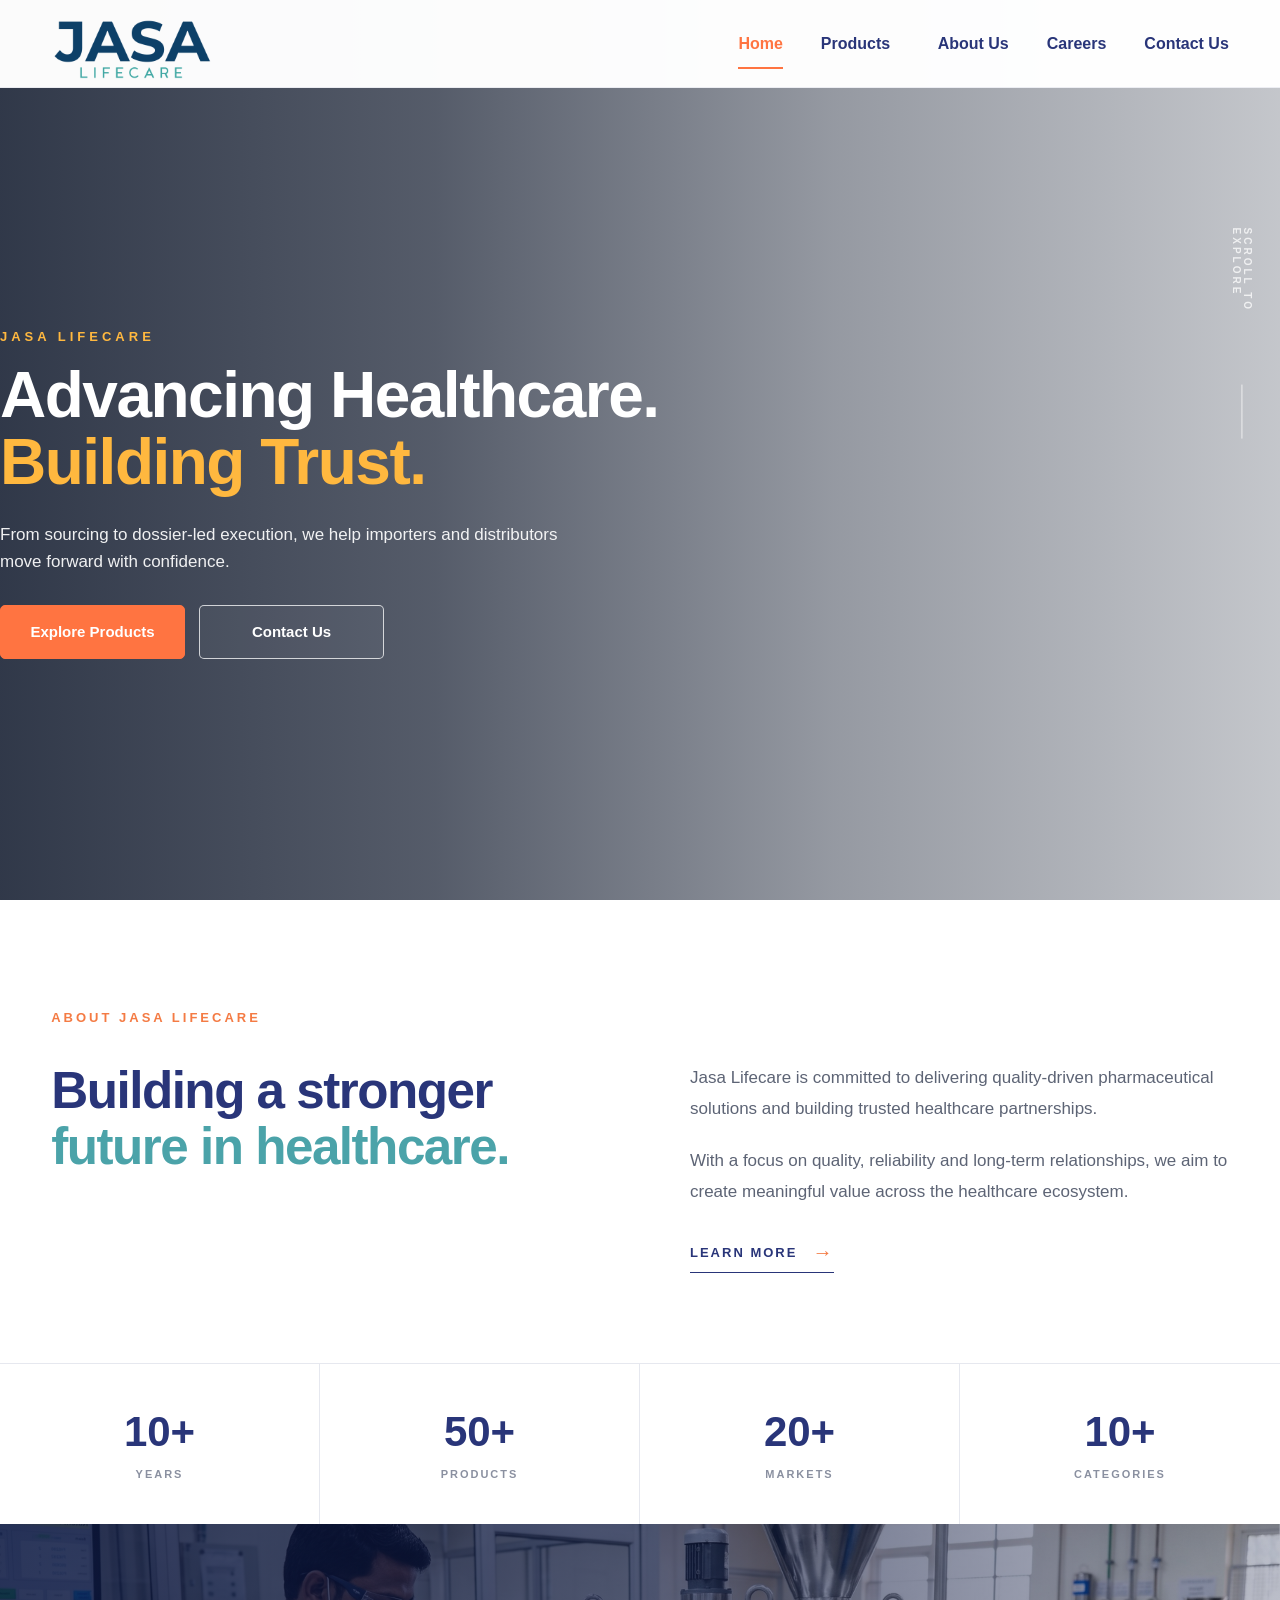
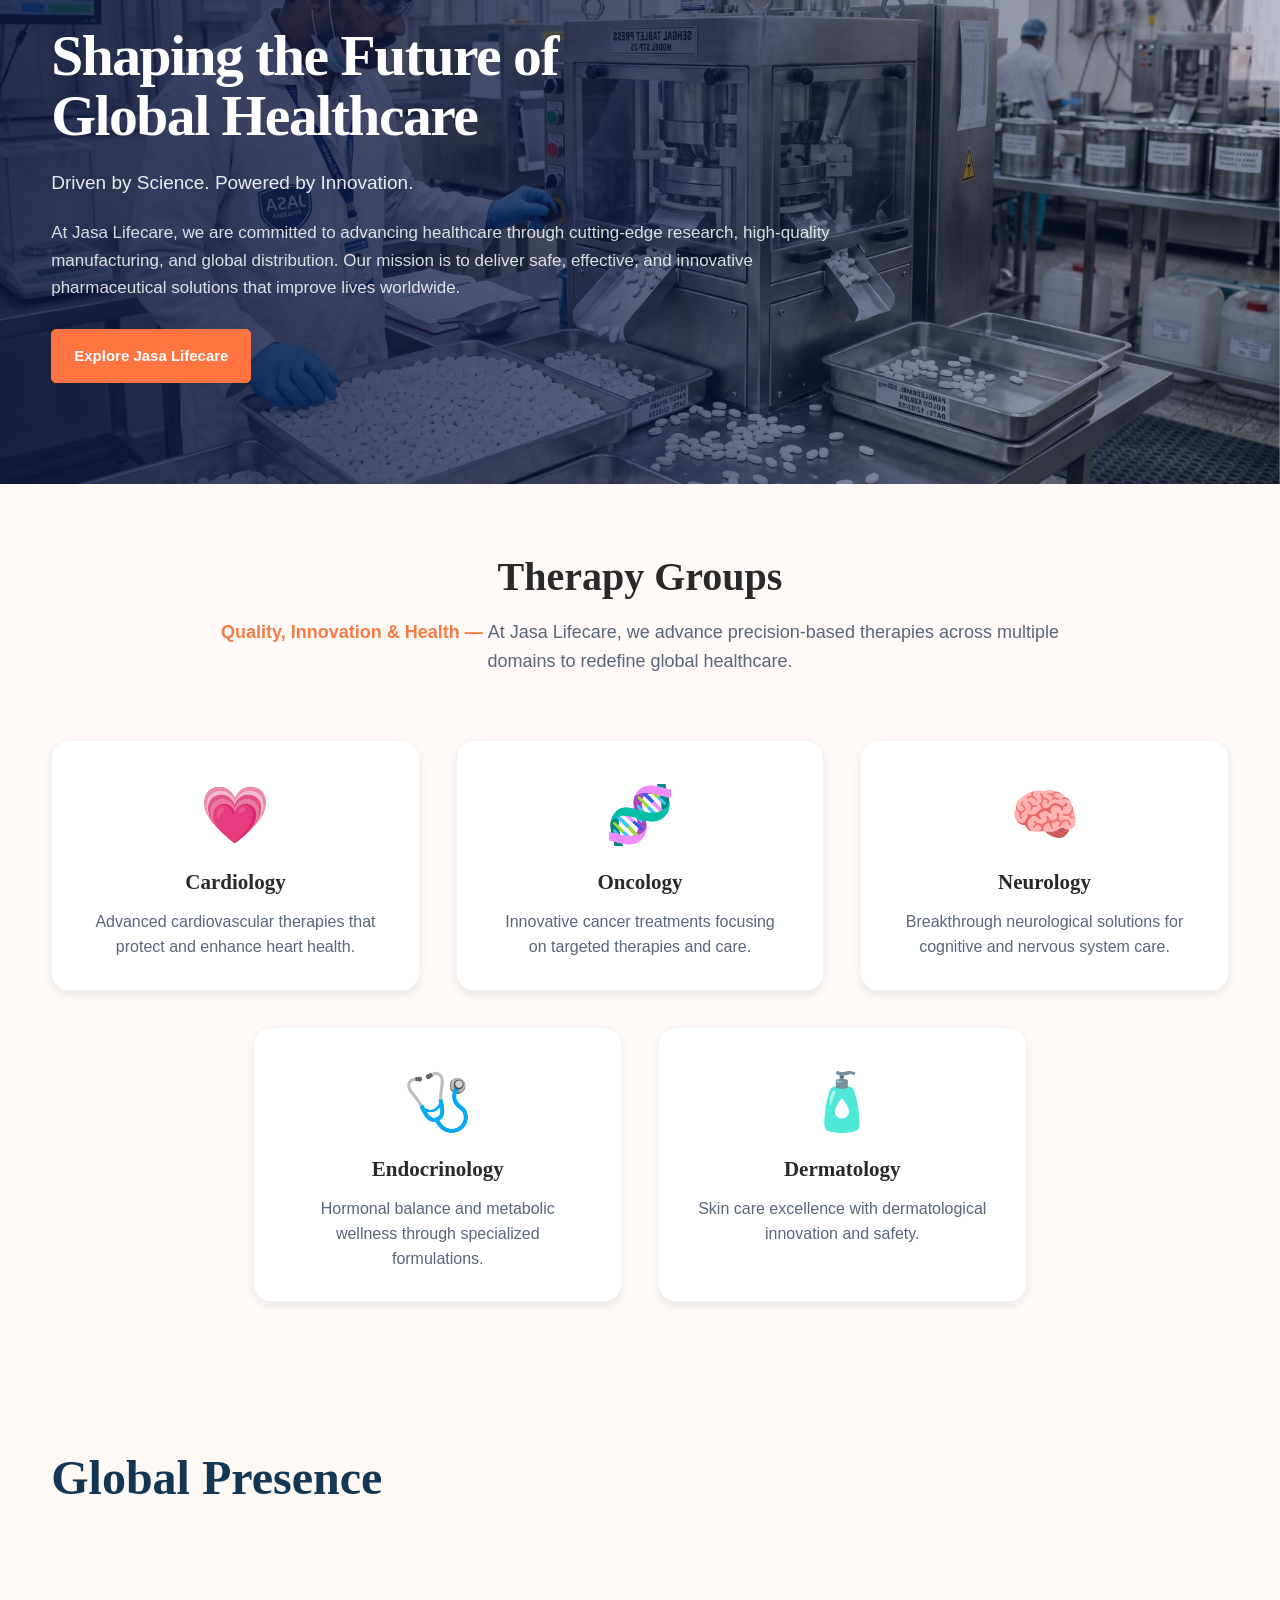
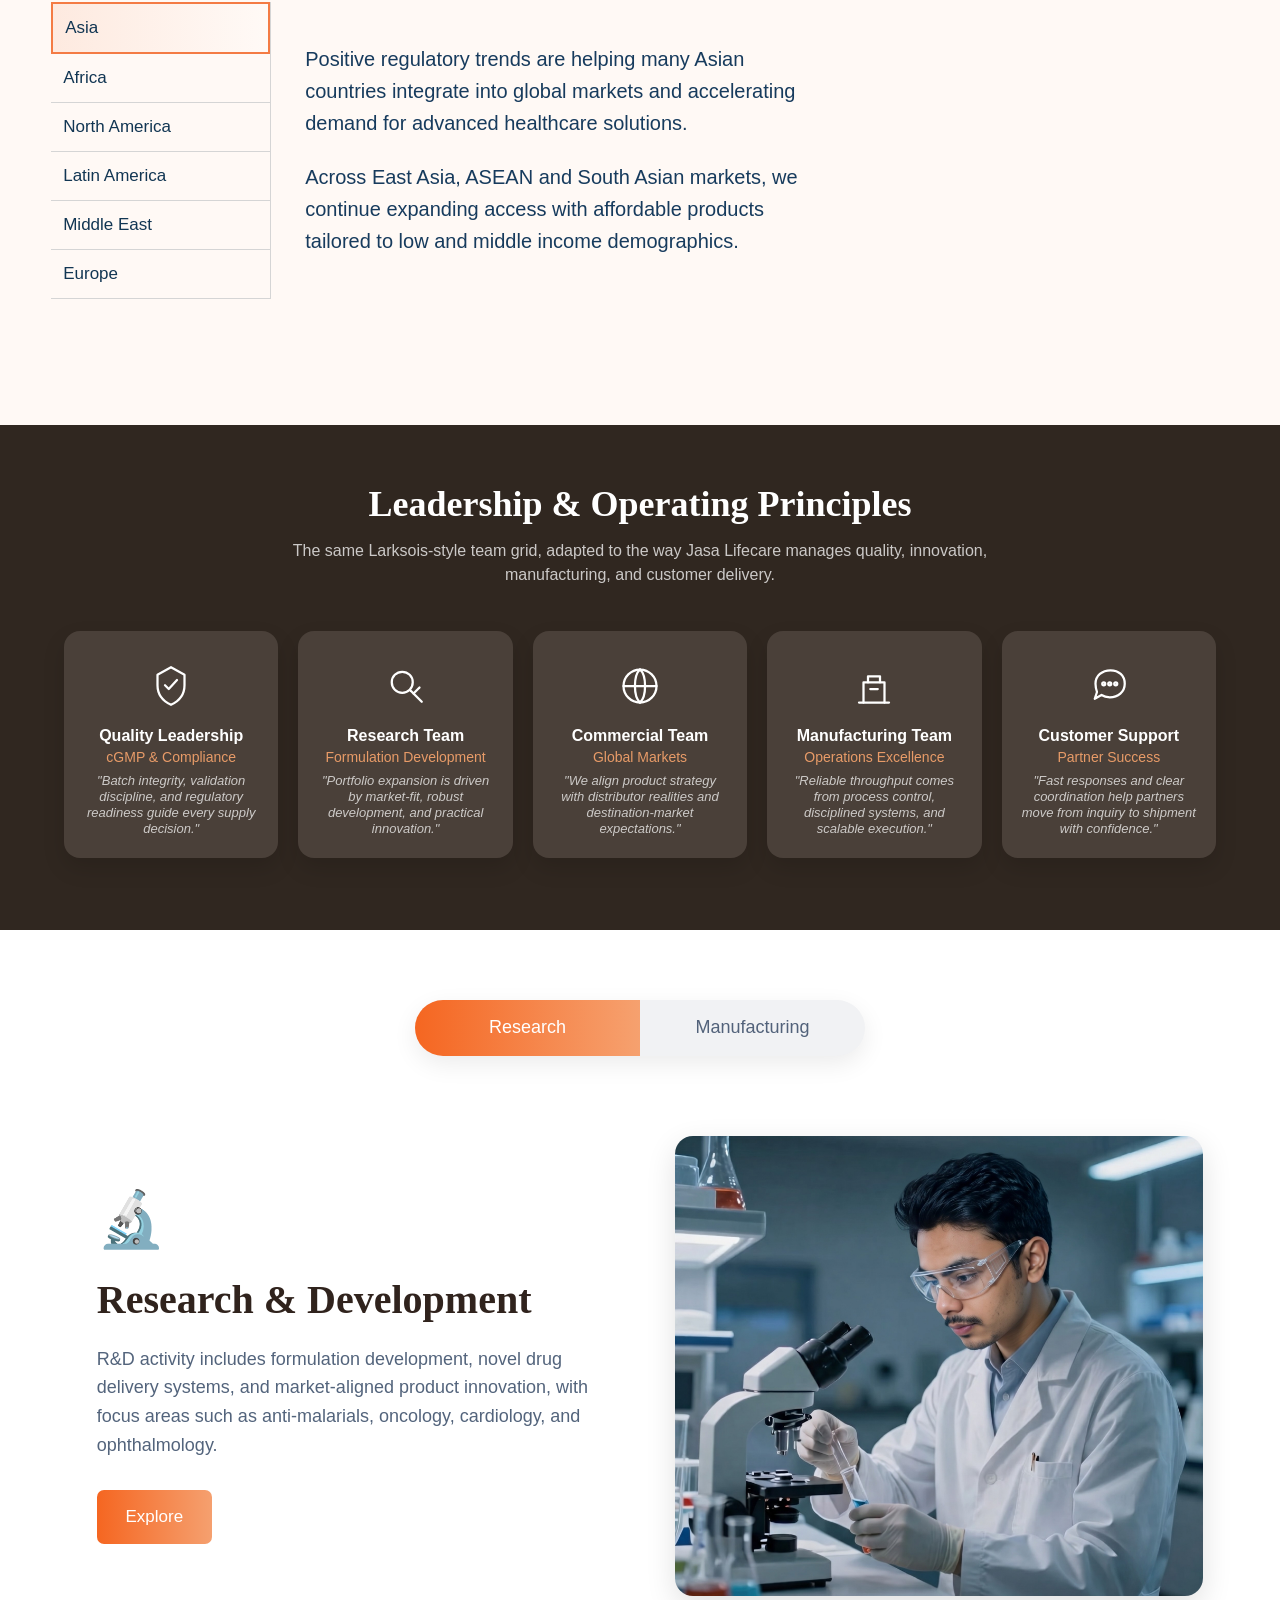
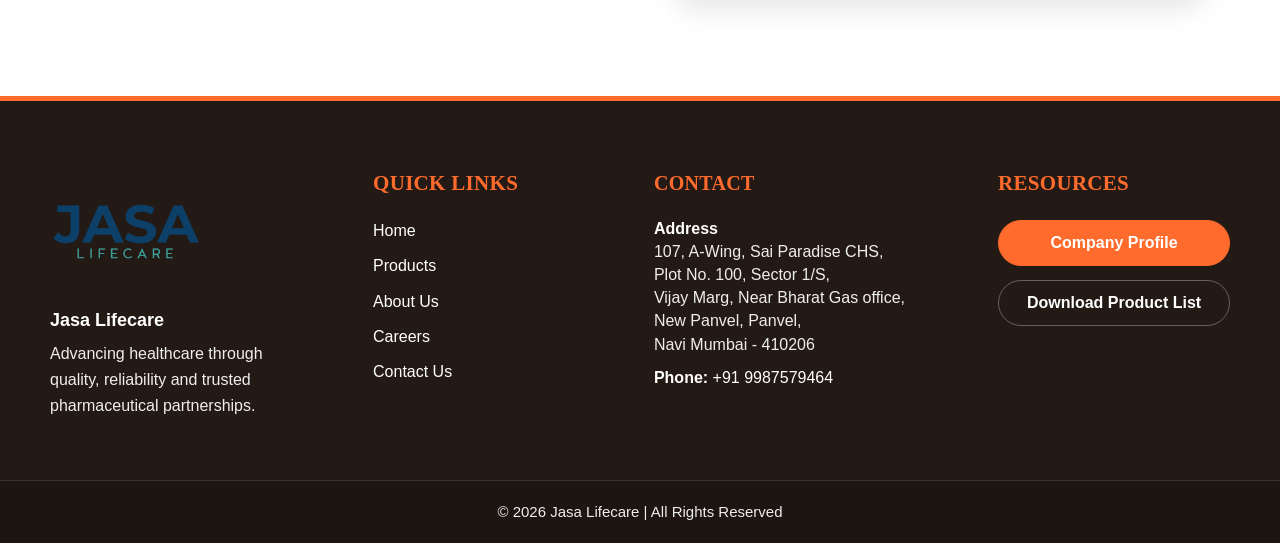
==== commit ac6296db: "Update website and add product catalog" ====
--- a/index.html
+++ b/index.html
@@ -53,7 +53,7 @@
 
                 <div class="nav-dropdown">
 
-                    <a href="#">
+                    <a href="products.html">
                         Products
                         <span></span>
                     </a>
@@ -71,8 +71,7 @@
                 </a>
 
 
-                <a href="#">
-                    Contact Us
+                <a href="contact.html">Contact Us</a>
                 </a>
 
             </nav>
@@ -148,7 +147,7 @@
 
 
                     <a
-                        href="#"
+                        href="contact.html"
                         class="btn btn-secondary"
                     >
                         Contact Us
@@ -988,4 +987,94 @@
 
     </div>
 
-</section>+</section><!-- ================================
+     FOOTER
+================================ -->
+
+<footer class="site-footer">
+
+    <div class="footer-container">
+
+        <!-- BRAND -->
+        <div class="footer-column footer-brand">
+
+            <img src="logo.png" alt="Jasa Lifecare" class="footer-logo">
+
+            <h3>Jasa Lifecare</h3>
+
+            <p>
+                Advancing healthcare through quality,
+                reliability and trusted pharmaceutical
+                partnerships.
+            </p>
+
+        </div>
+
+
+        <!-- QUICK LINKS -->
+        <div class="footer-column">
+
+            <h4>QUICK LINKS</h4>
+
+            <a href="#">Home</a>
+            <a href="products.html">Products</a>
+            <a href="#">About Us</a>
+            <a href="#">Careers</a>
+            <a href="contact.html">Contact Us</a>
+
+        </div>
+
+
+        <!-- CONTACT -->
+        <div class="footer-column footer-contact">
+
+            <h4>CONTACT</h4>
+
+            <p>
+                <strong>Address</strong><br>
+                107, A-Wing, Sai Paradise CHS,<br>
+                Plot No. 100, Sector 1/S,<br>
+                Vijay Marg, Near Bharat Gas office,<br>
+                New Panvel, Panvel,<br>
+                Navi Mumbai - 410206
+            </p>
+
+            <p>
+                <strong>Phone:</strong>
+                <a href="tel:+919987579464">
+                    +91 9987579464
+                </a>
+            </p>
+
+        </div>
+
+
+        <!-- RESOURCES -->
+        <div class="footer-column footer-resources">
+
+            <h4>RESOURCES</h4>
+
+            <a href="#" class="footer-btn footer-btn-primary">
+                Company Profile
+            </a>
+
+            <a href="#" class="footer-btn footer-btn-secondary">
+                Download Product List
+            </a>
+
+        </div>
+
+    </div>
+
+
+    <!-- COPYRIGHT -->
+
+    <div class="footer-bottom">
+
+        <p>
+            © 2026 Jasa Lifecare | All Rights Reserved
+        </p>
+
+    </div>
+
+</footer>
--- a/style.css
+++ b/style.css
@@ -1875,4 +1875,2594 @@
         font-size: 16px;
     }
 
+}/* =========================================================
+   JASA LIFECARE FOOTER
+========================================================= */
+
+.site-footer {
+    width: 100%;
+    background: #241b16;
+    color: #ffffff;
+    border-top: 5px solid #ff6b2c;
+    margin-top: 0;
+}
+
+.footer-container {
+    width: min(1180px, calc(100% - 80px));
+    margin: 0 auto;
+
+    display: grid;
+    grid-template-columns: 1.2fr 1fr 1.3fr 1.1fr;
+
+    gap: 70px;
+
+    padding: 70px 0 60px;
+}
+
+
+/* =========================================================
+   FOOTER COLUMNS
+========================================================= */
+
+.footer-column {
+    display: flex;
+    flex-direction: column;
+}
+
+.footer-column h4 {
+    margin: 0 0 24px;
+
+    font-family: "Times New Roman", serif;
+
+    font-size: 21px;
+    line-height: 1.2;
+
+    font-weight: 700;
+
+    color: #ff6b2c;
+
+    letter-spacing: 0.3px;
+}
+
+
+/* =========================================================
+   BRAND
+========================================================= */
+
+.footer-brand {
+    align-items: flex-start;
+}
+
+.footer-logo {
+    width: 150px;
+    height: auto;
+
+    object-fit: contain;
+
+    margin-bottom: 28px;
+}
+
+.footer-brand h3 {
+    margin: 0 0 8px;
+
+    font-family: Arial, Helvetica, sans-serif;
+
+    font-size: 18px;
+    line-height: 1.3;
+
+    font-weight: 700;
+
+    color: #ffffff;
+}
+
+.footer-brand p {
+    margin: 0;
+
+    max-width: 280px;
+
+    font-family: Arial, Helvetica, sans-serif;
+
+    font-size: 16px;
+    line-height: 1.65;
+
+    color: #eeeeee;
+}
+
+
+/* =========================================================
+   QUICK LINKS
+========================================================= */
+
+.footer-column > a:not(.footer-btn) {
+    display: block;
+
+    width: fit-content;
+
+    margin-bottom: 13px;
+
+    font-family: Arial, Helvetica, sans-serif;
+
+    font-size: 16px;
+    line-height: 1.4;
+
+    color: #ffffff;
+
+    text-decoration: none;
+
+    transition: color 0.25s ease;
+}
+
+.footer-column > a:not(.footer-btn):hover {
+    color: #ff6b2c;
+}
+
+
+/* =========================================================
+   CONTACT
+========================================================= */
+
+.footer-contact p {
+    margin: 0 0 18px;
+
+    font-family: Arial, Helvetica, sans-serif;
+
+    font-size: 16px;
+    line-height: 1.5;
+
+    color: #eeeeee;
+}
+
+.footer-contact strong {
+    color: #ffffff;
+}
+
+.footer-contact a {
+    color: #ffffff;
+
+    text-decoration: none;
+
+    transition: color 0.25s ease;
+}
+
+.footer-contact a:hover {
+    color: #ff6b2c;
+}
+
+
+/* =========================================================
+   RESOURCES BUTTONS
+========================================================= */
+
+.footer-btn {
+    width: 100%;
+
+    min-height: 46px;
+
+    display: flex;
+
+    align-items: center;
+    justify-content: center;
+
+    box-sizing: border-box;
+
+    padding: 12px 20px;
+
+    margin-bottom: 14px;
+
+    border-radius: 25px;
+
+    font-family: Arial, Helvetica, sans-serif;
+
+    font-size: 16px;
+
+    font-weight: 600;
+
+    text-decoration: none;
+
+    transition:
+        background 0.25s ease,
+        color 0.25s ease,
+        border-color 0.25s ease;
+}
+
+
+/* Orange button */
+
+.footer-btn-primary {
+    background: #ff6b2c;
+
+    color: #ffffff;
+
+    border: 1px solid #ff6b2c;
+}
+
+.footer-btn-primary:hover {
+    background: #ff824c;
+
+    border-color: #ff824c;
+}
+
+
+/* Dark outlined button */
+
+.footer-btn-secondary {
+    background: transparent;
+
+    color: #ffffff;
+
+    border: 1px solid rgba(255, 255, 255, 0.3);
+}
+
+.footer-btn-secondary:hover {
+    background: rgba(255, 255, 255, 0.08);
+
+    border-color: rgba(255, 255, 255, 0.6);
+}
+
+
+/* =========================================================
+   COPYRIGHT
+========================================================= */
+
+.footer-bottom {
+    width: 100%;
+
+    border-top: 1px solid rgba(255, 255, 255, 0.12);
+
+    background: #1c1511;
+
+    display: flex;
+
+    align-items: center;
+    justify-content: center;
+
+    padding: 20px 20px;
+
+    box-sizing: border-box;
+}
+
+.footer-bottom p {
+    margin: 0;
+
+    font-family: Arial, Helvetica, sans-serif;
+
+    font-size: 15px;
+
+    line-height: 1.5;
+
+    color: #eeeeee;
+
+    text-align: center;
+}
+
+
+/* =========================================================
+   MOBILE FOOTER
+========================================================= */
+
+@media (max-width: 900px) {
+
+    .footer-container {
+        width: calc(100% - 40px);
+
+        grid-template-columns: 1fr 1fr;
+
+        gap: 45px 35px;
+
+        padding: 55px 0 45px;
+    }
+
+}
+
+
+@media (max-width: 600px) {
+
+    .footer-container {
+        width: calc(100% - 40px);
+
+        grid-template-columns: 1fr;
+
+        gap: 38px;
+
+        padding: 50px 0 40px;
+    }
+
+
+    .footer-logo {
+        width: 135px;
+
+        margin-bottom: 20px;
+    }
+
+
+    .footer-column h4 {
+        font-size: 19px;
+
+        margin-bottom: 18px;
+    }
+
+
+    .footer-brand p {
+        max-width: 100%;
+
+        font-size: 15px;
+
+        line-height: 1.6;
+    }
+
+
+    .footer-column > a:not(.footer-btn) {
+        font-size: 15px;
+
+        margin-bottom: 11px;
+    }
+
+
+    .footer-contact p {
+        font-size: 15px;
+
+        line-height: 1.55;
+    }
+
+
+    .footer-btn {
+        max-width: 100%;
+
+        font-size: 15px;
+    }
+
+
+    .footer-bottom {
+        padding: 18px 15px;
+    }
+
+
+    .footer-bottom p {
+        font-size: 13px;
+    }
+
+}/* =========================================================
+   REAL HERO WATER CANVAS
+   ========================================================= */
+
+.hero {
+    position: relative;
+    overflow: hidden;
+}
+
+/* Water canvas */
+
+.hero-water-canvas {
+    position: absolute;
+
+    inset: 0;
+
+    width: 100%;
+    height: 100%;
+
+    pointer-events: none;
+
+    z-index: 0;
+}
+
+/* Keep existing dark overlay above the water */
+
+.hero-overlay {
+    position: absolute;
+    z-index: 1;
+}
+
+/* Keep all hero content sharp */
+
+.hero-content,
+.hero-scroll {
+    position: relative;
+    z-index: 2;
+}/* ==========================================================
+   HERO WATER RIPPLE
+   ========================================================== */
+
+.hero {
+    position: relative;
+    overflow: hidden;
+}
+
+/* Water canvas */
+
+#hero-water-canvas {
+    position: absolute;
+
+    top: 0;
+    left: 0;
+
+    width: 100%;
+    height: 100%;
+
+    display: block;
+
+    pointer-events: none;
+
+    z-index: 1;
+}
+
+
+/* Dark overlay */
+
+.hero-overlay {
+    position: absolute;
+
+    inset: 0;
+
+    z-index: 2;
+
+    pointer-events: none;
+}
+
+
+/* Hero text */
+
+.hero-content,
+.hero-scroll {
+    position: relative;
+
+    z-index: 3;
+}/* =========================================================
+   CONTACT SECTION
+========================================================= */
+
+.contact-section {
+    background: #fdf8f4;
+    padding: 90px 0;
+    width: 100%;
+}
+
+
+.contact-container {
+    width: 92%;
+    max-width: 1200px;
+    margin: 0 auto;
+}
+
+
+/* =========================================================
+   HEADER
+========================================================= */
+
+.contact-header {
+    margin-bottom: 40px;
+}
+
+
+.contact-header h2 {
+    margin: 0 0 8px;
+    font-family: "Times New Roman", serif;
+    font-size: 36px;
+    line-height: 1.2;
+    font-weight: 700;
+    color: #30231d;
+}
+
+
+.contact-header p {
+    margin: 0;
+    max-width: 700px;
+    font-family: Arial, Helvetica, sans-serif;
+    font-size: 16px;
+    line-height: 1.6;
+    color: #7b6b61;
+}
+
+
+/* =========================================================
+   GRID
+========================================================= */
+
+.contact-grid {
+    display: grid;
+    grid-template-columns: 1.08fr 0.92fr;
+    gap: 34px;
+    align-items: stretch;
+}
+
+
+/* =========================================================
+   FORM BOX
+========================================================= */
+
+.contact-form-box {
+    background: #ffffff;
+    border: 1px solid #eadfd8;
+    padding: 30px;
+    box-shadow: 0 4px 12px rgba(48, 35, 29, 0.08);
+}
+
+
+.contact-form-title {
+    display: flex;
+    justify-content: space-between;
+    align-items: center;
+    margin-bottom: 25px;
+}
+
+
+.contact-form-title h3 {
+    margin: 0;
+    font-family: "Times New Roman", serif;
+    font-size: 20px;
+    color: #30231d;
+}
+
+
+.contact-form-title span {
+    width: 7px;
+    height: 7px;
+    border-radius: 50%;
+    background: #f36b21;
+}
+
+
+/* =========================================================
+   FORM ROW
+========================================================= */
+
+.contact-row {
+    display: grid;
+    grid-template-columns: 1fr 1fr;
+    gap: 14px;
+}
+
+
+.contact-field {
+    margin-bottom: 18px;
+}
+
+
+.contact-field label {
+    display: block;
+    margin-bottom: 6px;
+    font-family: Arial, Helvetica, sans-serif;
+    font-size: 12px;
+    color: #6e5c52;
+}
+
+
+.contact-field input,
+.contact-field select,
+.contact-field textarea {
+    width: 100%;
+    box-sizing: border-box;
+    border: 1px solid #e8cdbd;
+    border-radius: 10px;
+    background: #fffaf7;
+    padding: 12px 13px;
+    font-family: Arial, Helvetica, sans-serif;
+    font-size: 13px;
+    color: #30231d;
+    outline: none;
+    transition: border-color 0.2s ease,
+                box-shadow 0.2s ease;
+}
+
+
+.contact-field input {
+    height: 38px;
+}
+
+
+.contact-field select {
+    height: 38px;
+}
+
+
+.contact-field textarea {
+    min-height: 120px;
+    resize: vertical;
+}
+
+
+.contact-field input:focus,
+.contact-field select:focus,
+.contact-field textarea:focus {
+    border-color: #f36b21;
+    box-shadow: 0 0 0 3px rgba(243, 107, 33, 0.10);
+}
+
+
+.contact-field input::placeholder,
+.contact-field textarea::placeholder {
+    color: #b9aaa2;
+}
+
+
+/* =========================================================
+   FORM BOTTOM
+========================================================= */
+
+.contact-form-bottom {
+    display: flex;
+    justify-content: space-between;
+    align-items: center;
+    margin-top: 8px;
+}
+
+
+.required-text {
+    font-family: Arial, Helvetica, sans-serif;
+    font-size: 11px;
+    color: #d9a08a;
+}
+
+
+.contact-buttons {
+    display: flex;
+    gap: 10px;
+}
+
+
+.contact-clear,
+.contact-submit {
+    height: 40px;
+    padding: 0 20px;
+    border-radius: 10px;
+    font-family: Arial, Helvetica, sans-serif;
+    font-size: 13px;
+    font-weight: 600;
+    cursor: pointer;
+    transition: all 0.2s ease;
+}
+
+
+.contact-clear {
+    background: #ffffff;
+    border: 1px solid #e8cdbd;
+    color: #6e5c52;
+}
+
+
+.contact-clear:hover {
+    border-color: #f36b21;
+    color: #f36b21;
+}
+
+
+.contact-submit {
+    border: none;
+    color: #ffffff;
+    background: linear-gradient(
+        90deg,
+        #f36b21,
+        #f6a06e
+    );
+}
+
+
+.contact-submit:hover {
+    transform: translateY(-1px);
+    box-shadow: 0 5px 15px rgba(243, 107, 33, 0.20);
+}
+
+
+/* =========================================================
+   CONTACT INFORMATION BOX
+========================================================= */
+
+.contact-info-box {
+    position: relative;
+    min-height: 510px;
+    overflow: hidden;
+    border-radius: 10px;
+    background:
+        linear-gradient(
+            rgba(48, 35, 29, 0.35),
+            rgba(48, 35, 29, 0.82)
+        ),
+        url("hero.jpg.png") center center / cover no-repeat;
+    box-shadow: 0 4px 12px rgba(48, 35, 29, 0.12);
+}
+
+
+.contact-info-overlay {
+    position: absolute;
+    inset: 0;
+    background: linear-gradient(
+        to bottom,
+        rgba(48, 35, 29, 0.05),
+        rgba(48, 35, 29, 0.72)
+    );
+}
+
+
+.contact-info-content {
+    position: absolute;
+    left: 20px;
+    right: 20px;
+    bottom: 22px;
+    z-index: 2;
+    color: #ffffff;
+}
+
+
+.contact-info-content h3 {
+    margin: 0 0 20px;
+    font-family: "Times New Roman", serif;
+    font-size: 18px;
+    color: #ffffff;
+}
+
+
+.contact-info-item {
+    display: flex;
+    align-items: flex-start;
+    gap: 12px;
+    margin-bottom: 15px;
+}
+
+
+.contact-info-icon {
+    flex: 0 0 18px;
+    font-size: 16px;
+    line-height: 1.5;
+}
+
+
+.contact-info-item p {
+    margin: 0;
+    font-family: Arial, Helvetica, sans-serif;
+    font-size: 13px;
+    line-height: 1.6;
+    color: #ffffff;
+}
+
+
+/* =========================================================
+   MOBILE
+========================================================= */
+
+@media (max-width: 800px) {
+
+    .contact-section {
+        padding: 60px 0;
+    }
+
+
+    .contact-container {
+        width: 90%;
+    }
+
+
+    .contact-header h2 {
+        font-size: 30px;
+    }
+
+
+    .contact-grid {
+        grid-template-columns: 1fr;
+    }
+
+
+    .contact-row {
+        grid-template-columns: 1fr;
+        gap: 0;
+    }
+
+
+    .contact-form-box {
+        padding: 22px;
+    }
+
+
+    .contact-info-box {
+        min-height: 450px;
+    }
+
+
+    .contact-form-bottom {
+        flex-direction: column;
+        align-items: flex-start;
+        gap: 15px;
+    }
+
+
+    .contact-buttons {
+        width: 100%;
+    }
+
+
+    .contact-clear,
+    .contact-submit {
+        flex: 1;
+    }
+
+}/* =========================================================
+   JASA LIFECARE - CONTACT PAGE
+========================================================= */
+
+.contact-page {
+    background: #fdf8f4;
+    min-height: calc(100vh - 90px);
+    padding: 70px 0 80px;
+}
+
+
+.contact-page-container {
+    width: 92%;
+    max-width: 1200px;
+    margin: auto;
+}
+
+
+/* =========================================================
+   HEADER
+========================================================= */
+
+.contact-page-header {
+    margin-bottom: 40px;
+}
+
+
+.contact-page-header h1 {
+    margin: 0 0 10px;
+
+    font-family:
+        "Times New Roman",
+        serif;
+
+    font-size: 38px;
+    line-height: 1.2;
+
+    color: #30231d;
+}
+
+
+.contact-page-header p {
+    max-width: 720px;
+
+    margin: 0;
+
+    font-family:
+        Arial,
+        Helvetica,
+        sans-serif;
+
+    font-size: 16px;
+    line-height: 1.6;
+
+    color: #806f64;
+}
+
+
+/* =========================================================
+   GRID
+========================================================= */
+
+.contact-page-grid {
+
+    display: grid;
+
+    grid-template-columns:
+        1.08fr
+        0.92fr;
+
+    gap: 34px;
+
+    align-items: stretch;
+}
+
+
+/* =========================================================
+   FORM CARD
+========================================================= */
+
+.contact-form-card {
+
+    background: #ffffff;
+
+    border: 1px solid #eadfd8;
+
+    padding: 28px;
+
+    box-shadow:
+        0 4px 14px
+        rgba(48, 35, 29, 0.08);
+}
+
+
+/* =========================================================
+   FORM TITLE
+========================================================= */
+
+.contact-form-heading {
+
+    display: flex;
+
+    justify-content: space-between;
+
+    align-items: center;
+
+    margin-bottom: 26px;
+}
+
+
+.contact-form-heading h2 {
+
+    margin: 0;
+
+    font-family:
+        "Times New Roman",
+        serif;
+
+    font-size: 21px;
+
+    color: #30231d;
+}
+
+
+.contact-form-heading span {
+
+    width: 7px;
+
+    height: 7px;
+
+    border-radius: 50%;
+
+    background: #f36b21;
+}
+
+
+/* =========================================================
+   FORM ROW
+========================================================= */
+
+.jasa-form-row {
+
+    display: grid;
+
+    grid-template-columns:
+        1fr
+        1fr;
+
+    gap: 14px;
+}
+
+
+.jasa-form-group {
+
+    margin-bottom: 18px;
+}
+
+
+.jasa-form-group label {
+
+    display: block;
+
+    margin-bottom: 6px;
+
+    font-family:
+        Arial,
+        Helvetica,
+        sans-serif;
+
+    font-size: 12px;
+
+    color: #6e5c52;
+}
+
+
+/* =========================================================
+   INPUTS
+========================================================= */
+
+.jasa-form-group input,
+.jasa-form-group select,
+.jasa-form-group textarea {
+
+    width: 100%;
+
+    box-sizing: border-box;
+
+    border: 1px solid #e8cdbd;
+
+    border-radius: 10px;
+
+    background: #fffaf7;
+
+    padding: 11px 13px;
+
+    font-family:
+        Arial,
+        Helvetica,
+        sans-serif;
+
+    font-size: 13px;
+
+    color: #30231d;
+
+    outline: none;
+}
+
+
+.jasa-form-group input,
+.jasa-form-group select {
+
+    height: 38px;
+}
+
+
+.jasa-form-group textarea {
+
+    min-height: 120px;
+
+    resize: vertical;
+}
+
+
+.jasa-form-group input:focus,
+.jasa-form-group select:focus,
+.jasa-form-group textarea:focus {
+
+    border-color: #f36b21;
+
+    box-shadow:
+        0 0 0 3px
+        rgba(243, 107, 33, 0.10);
+}
+
+
+/* =========================================================
+   FORM BOTTOM
+========================================================= */
+
+.jasa-form-bottom {
+
+    display: flex;
+
+    justify-content: space-between;
+
+    align-items: center;
+
+    margin-top: 5px;
+}
+
+
+.jasa-form-bottom > span {
+
+    font-family:
+        Arial,
+        Helvetica,
+        sans-serif;
+
+    font-size: 11px;
+
+    color: #d49b84;
+}
+
+
+.jasa-form-buttons {
+
+    display: flex;
+
+    gap: 10px;
+}
+
+
+.jasa-clear-button,
+.jasa-submit-button {
+
+    height: 40px;
+
+    padding: 0 20px;
+
+    border-radius: 10px;
+
+    font-family:
+        Arial,
+        Helvetica,
+        sans-serif;
+
+    font-size: 13px;
+
+    font-weight: 600;
+
+    cursor: pointer;
+}
+
+
+.jasa-clear-button {
+
+    background: #ffffff;
+
+    border: 1px solid #e8cdbd;
+
+    color: #6e5c52;
+}
+
+
+.jasa-submit-button {
+
+    border: none;
+
+    color: #ffffff;
+
+    background:
+        linear-gradient(
+            90deg,
+            #f36b21,
+            #f6a06e
+        );
+}
+
+
+/* =========================================================
+   RIGHT CONTACT IMAGE
+========================================================= */
+
+.jasa-contact-info {
+
+    position: relative;
+
+    min-height: 510px;
+
+    overflow: hidden;
+
+    border-radius: 10px;
+
+    box-shadow:
+        0 4px 14px
+        rgba(48, 35, 29, 0.12);
+}
+
+
+.jasa-contact-image {
+
+    position: absolute;
+
+    inset: 0;
+
+    background-image:
+        url("hero.jpg.png");
+
+    background-size: cover;
+
+    background-position: center;
+
+    transform: scale(1.01);
+}
+
+
+.jasa-contact-overlay {
+
+    position: absolute;
+
+    inset: 0;
+
+    background:
+        linear-gradient(
+            to bottom,
+            rgba(48, 35, 29, 0.10),
+            rgba(48, 35, 29, 0.82)
+        );
+}
+
+
+/* =========================================================
+   CONTACT INFORMATION
+========================================================= */
+
+.jasa-contact-info-content {
+
+    position: absolute;
+
+    left: 20px;
+
+    right: 20px;
+
+    bottom: 22px;
+
+    z-index: 2;
+
+    color: #ffffff;
+}
+
+
+.jasa-contact-info-content h2 {
+
+    margin: 0 0 20px;
+
+    font-family:
+        "Times New Roman",
+        serif;
+
+    font-size: 19px;
+
+    color: #ffffff;
+}
+
+
+.jasa-contact-item {
+
+    display: flex;
+
+    align-items: flex-start;
+
+    gap: 12px;
+
+    margin-bottom: 14px;
+}
+
+
+.jasa-contact-item span {
+
+    flex: 0 0 18px;
+
+    font-size: 16px;
+
+    line-height: 1.5;
+}
+
+
+.jasa-contact-item p {
+
+    margin: 0;
+
+    font-family:
+        Arial,
+        Helvetica,
+        sans-serif;
+
+    font-size: 13px;
+
+    line-height: 1.55;
+
+    color: #ffffff;
+}
+
+
+/* =========================================================
+   MOBILE
+========================================================= */
+
+@media (max-width: 800px) {
+
+    .contact-page {
+
+        padding: 50px 0 60px;
+
+    }
+
+
+    .contact-page-grid {
+
+        grid-template-columns: 1fr;
+
+    }
+
+
+    .jasa-form-row {
+
+        grid-template-columns: 1fr;
+
+        gap: 0;
+
+    }
+
+
+    .contact-form-card {
+
+        padding: 22px;
+
+    }
+
+
+    .jasa-contact-info {
+
+        min-height: 450px;
+
+    }
+
+
+    .jasa-form-bottom {
+
+        flex-direction: column;
+
+        align-items: flex-start;
+
+        gap: 15px;
+
+    }
+
+
+    .jasa-form-buttons {
+
+        width: 100%;
+
+    }
+
+
+    .jasa-clear-button,
+    .jasa-submit-button {
+
+        flex: 1;
+
+    }
+
+}/* =========================================================
+   FOOTER FIX — REMOVE OVERSIZED DECORATIVE ELEMENTS
+========================================================= */
+
+.site-footer {
+    position: relative;
+    width: 100%;
+    min-height: auto;
+    overflow: hidden;
+    background: #241a15;
+}
+
+/* Remove any oversized decorative shapes */
+.site-footer::before,
+.site-footer::after,
+.footer-container::before,
+.footer-container::after {
+    content: none !important;
+    display: none !important;
+}
+
+/* Keep footer content above everything */
+.footer-container {
+    position: relative;
+    z-index: 2;
+}
+
+/* Prevent images from becoming giant */
+.site-footer img {
+    max-width: 100%;
+    height: auto;
+    display: block;
+}
+
+/* Copyright stays normal */
+.footer-bottom {
+    position: relative;
+    z-index: 3;
+    width: 100%;
+}/* =========================================================
+   FOOTER CONTACT — MATCH OTHER FOOTER COLUMNS
+========================================================= */
+
+.footer-contact {
+    font-family: Arial, Helvetica, sans-serif;
+    max-width: 330px;
+}
+
+.footer-contact h4 {
+    font-family: "Times New Roman", Times, serif;
+    font-size: 20px;
+    line-height: 1.2;
+    font-weight: 700;
+    margin: 0 0 22px;
+}
+
+.footer-contact p {
+    margin: 0 0 10px;
+    max-width: 330px;
+    font-family: Arial, Helvetica, sans-serif;
+    font-size: 16px;
+    line-height: 1.45;
+    color: #eeeeee;
+}
+
+.footer-contact strong {
+    font-weight: 700;
+    color: #ffffff;
+}/* =========================================================
+   CONTACT PAGE — SPACE BELOW HEADER
+========================================================= */
+
+.contact-page {
+    padding-top: 100px;
+}/* =========================================================
+   JASA LIFECARE
+   PRODUCT PAGE
+========================================================= */
+
+.products-header {
+    width: 100%;
+    background: #ffffff;
+    border-bottom: 1px solid #eeeeee;
+    position: relative;
+    z-index: 100;
+}
+
+.products-header-inner {
+    width: min(1180px, calc(100% - 60px));
+    min-height: 82px;
+    margin: auto;
+
+    display: flex;
+    align-items: center;
+    justify-content: space-between;
+    gap: 40px;
+}
+
+.products-logo img {
+    width: 145px;
+    height: auto;
+    display: block;
+}
+
+.products-nav {
+    display: flex;
+    align-items: center;
+    gap: 32px;
+}
+
+.products-nav a {
+    color: #153f65;
+    text-decoration: none;
+
+    font-family: Arial, Helvetica, sans-serif;
+    font-size: 15px;
+    font-weight: 500;
+
+    transition: color 0.25s ease;
+}
+
+.products-nav a:hover,
+.products-nav a.active {
+    color: #f36b21;
+}
+
+.products-contact-btn {
+    padding: 12px 22px;
+
+    border-radius: 25px;
+
+    background: #f36b21;
+    color: #ffffff;
+
+    text-decoration: none;
+
+    font-family: Arial, Helvetica, sans-serif;
+    font-size: 14px;
+    font-weight: 600;
+
+    transition:
+        transform 0.25s ease,
+        background 0.25s ease;
+}
+
+.products-contact-btn:hover {
+    background: #ff7d35;
+    transform: translateY(-2px);
+}
+
+
+/* =========================================================
+   HERO
+========================================================= */
+
+.product-hero {
+    background:
+        radial-gradient(
+            circle at 85% 20%,
+            rgba(243, 107, 33, 0.10),
+            transparent 35%
+        ),
+        linear-gradient(
+            135deg,
+            #fff8f3 0%,
+            #fff0e7 100%
+        );
+
+    border-bottom: 1px solid #f2d8c8;
+}
+
+.product-hero-inner {
+    width: min(1100px, calc(100% - 60px));
+    margin: auto;
+
+    padding: 65px 0 60px;
+}
+
+.product-breadcrumb {
+    display: flex;
+    gap: 12px;
+
+    margin-bottom: 25px;
+
+    font-family: Arial, Helvetica, sans-serif;
+    font-size: 14px;
+}
+
+.product-breadcrumb a {
+    color: #e86627;
+    text-decoration: none;
+}
+
+.product-breadcrumb span {
+    color: #806d63;
+}
+
+
+.product-label {
+    display: inline-flex;
+    align-items: center;
+    gap: 8px;
+
+    padding: 7px 14px;
+
+    border: 1px solid #f2c6ae;
+    border-radius: 20px;
+
+    color: #a84e27;
+
+    font-family: Arial, Helvetica, sans-serif;
+    font-size: 11px;
+    font-weight: 700;
+
+    letter-spacing: 1.5px;
+}
+
+.product-label span {
+    width: 8px;
+    height: 8px;
+
+    border-radius: 50%;
+
+    background: #f36b21;
+}
+
+
+.product-hero h1 {
+    margin: 18px 0 25px;
+
+    max-width: 700px;
+
+    color: #271b16;
+
+    font-family:
+        Georgia,
+        "Times New Roman",
+        serif;
+
+    font-size: clamp(50px, 6vw, 72px);
+    line-height: 0.98;
+    font-weight: 700;
+}
+
+.product-hero h1 strong {
+    display: block;
+    color: #ed6422;
+}
+
+
+.product-hero-description {
+    max-width: 680px;
+
+    margin: 0 0 32px;
+
+    color: #6d5a50;
+
+    font-family: Arial, Helvetica, sans-serif;
+
+    font-size: 17px;
+    line-height: 1.7;
+}
+
+
+/* =========================================================
+   STATISTICS
+========================================================= */
+
+.product-statistics {
+    display: grid;
+
+    grid-template-columns:
+        repeat(4, 1fr);
+
+    gap: 14px;
+
+    margin-top: 30px;
+}
+
+.product-stat {
+    min-height: 76px;
+
+    padding: 16px;
+
+    box-sizing: border-box;
+
+    border: 1px solid #efc8b2;
+
+    border-radius: 12px;
+
+    background: rgba(
+        255,
+        255,
+        255,
+        0.65
+    );
+
+    display: flex;
+    flex-direction: column;
+    justify-content: center;
+}
+
+.product-stat strong {
+    color: #f36b21;
+
+    font-family: Arial, Helvetica, sans-serif;
+
+    font-size: 24px;
+    line-height: 1;
+
+    margin-bottom: 7px;
+}
+
+.product-stat span {
+    color: #805f50;
+
+    font-family: Arial, Helvetica, sans-serif;
+
+    font-size: 10px;
+    letter-spacing: 0.8px;
+}
+
+
+/* =========================================================
+   ACTION BUTTONS
+========================================================= */
+
+.product-actions {
+    display: flex;
+    align-items: center;
+    gap: 12px;
+
+    margin-top: 30px;
+}
+
+.product-download-primary,
+.product-download-secondary {
+    min-height: 44px;
+
+    padding: 0 22px;
+
+    display: inline-flex;
+    align-items: center;
+    justify-content: center;
+
+    border-radius: 9px;
+
+    text-decoration: none;
+
+    font-family: Arial, Helvetica, sans-serif;
+
+    font-size: 14px;
+    font-weight: 600;
+
+    box-sizing: border-box;
+
+    transition:
+        transform 0.25s ease,
+        background 0.25s ease;
+}
+
+.product-download-primary {
+    gap: 10px;
+
+    background: #f36b21;
+    color: #ffffff;
+}
+
+.product-download-primary:hover {
+    background: #ff7b36;
+    transform: translateY(-2px);
+}
+
+.product-download-secondary {
+    border: 1px solid #e8bda4;
+
+    color: #6d4939;
+    background: rgba(255,255,255,0.6);
+}
+
+.product-download-secondary:hover {
+    background: #ffffff;
+}
+
+
+/* =========================================================
+   CATALOG
+========================================================= */
+
+.product-catalog {
+    background: #fbf8f6;
+
+    padding: 70px 0 90px;
+}
+
+.catalog-inner {
+    width: min(1140px, calc(100% - 60px));
+    margin: auto;
+}
+
+.catalog-heading {
+    text-align: center;
+
+    margin-bottom: 30px;
+}
+
+.catalog-small-title {
+    color: #f36b21;
+
+    font-family: Arial, Helvetica, sans-serif;
+
+    font-size: 11px;
+    font-weight: 700;
+
+    letter-spacing: 2px;
+}
+
+.catalog-heading h2 {
+    margin: 8px 0 8px;
+
+    color: #123e63;
+
+    font-family:
+        Georgia,
+        "Times New Roman",
+        serif;
+
+    font-size: 40px;
+}
+
+.catalog-heading p {
+    margin: 0;
+
+    color: #6c7885;
+
+    font-family: Arial, Helvetica, sans-serif;
+
+    font-size: 15px;
+}
+
+
+/* =========================================================
+   SEARCH
+========================================================= */
+
+.product-search {
+    width: 100%;
+
+    height: 54px;
+
+    display: flex;
+    align-items: center;
+
+    border: 1px solid #aebfd0;
+    border-radius: 28px;
+
+    background: #ffffff;
+
+    box-sizing: border-box;
+
+    overflow: hidden;
+
+    margin-bottom: 18px;
+}
+
+.product-search input {
+    flex: 1;
+
+    width: 100%;
+    height: 100%;
+
+    border: 0;
+    outline: 0;
+
+    padding: 0 22px;
+
+    background: transparent;
+
+    color: #183e61;
+
+    font-family: Arial, Helvetica, sans-serif;
+
+    font-size: 14px;
+}
+
+.product-search input::placeholder {
+    color: #91a0af;
+}
+
+.product-search button {
+    width: 60px;
+    height: 100%;
+
+    border: 0;
+
+    background: transparent;
+
+    cursor: pointer;
+
+    font-size: 20px;
+}
+
+
+/* =========================================================
+   FILTERS
+========================================================= */
+
+.product-filters {
+    display: grid;
+
+    grid-template-columns:
+        1fr 1fr 1fr auto;
+
+    gap: 12px;
+
+    margin-bottom: 18px;
+}
+
+.product-filters select {
+    height: 45px;
+
+    padding: 0 15px;
+
+    border: 1px solid #b6c8d8;
+
+    border-radius: 23px;
+
+    background: #ffffff;
+
+    color: #123e63;
+
+    font-family: Arial, Helvetica, sans-serif;
+
+    font-size: 14px;
+
+    outline: none;
+
+    cursor: pointer;
+}
+
+.product-filters select:focus {
+    border-color: #f36b21;
+}
+
+.clear-filters {
+    padding: 0 18px;
+
+    height: 45px;
+
+    border: 1px solid #e3bda9;
+
+    border-radius: 23px;
+
+    background: transparent;
+
+    color: #b5572b;
+
+    cursor: pointer;
+
+    font-family: Arial, Helvetica, sans-serif;
+
+    font-size: 13px;
+
+    font-weight: 600;
+}
+
+.clear-filters:hover {
+    background: #fff0e7;
+}
+
+
+/* =========================================================
+   RESULTS
+========================================================= */
+
+.catalog-results {
+    min-height: 22px;
+
+    margin: 20px 4px 10px;
+
+    color: #6e7881;
+
+    font-family: Arial, Helvetica, sans-serif;
+
+    font-size: 13px;
+}
+
+
+/* =========================================================
+   PRODUCT TABLE
+========================================================= */
+
+.product-table-wrapper {
+    width: 100%;
+
+    overflow-x: auto;
+
+    border-radius: 8px;
+
+    background: #ffffff;
+
+    box-shadow:
+        0 8px 30px rgba(
+            25,
+            50,
+            70,
+            0.06
+        );
+}
+
+.product-table {
+    width: 100%;
+
+    border-collapse: collapse;
+
+    min-width: 850px;
+
+    font-family: Arial, Helvetica, sans-serif;
+}
+
+.product-table thead {
+    background: #123e63;
+}
+
+.product-table th {
+    padding: 15px 18px;
+
+    color: #ffffff;
+
+    text-align: left;
+
+    font-size: 13px;
+    font-weight: 600;
+}
+
+.product-table td {
+    padding: 15px 18px;
+
+    border-bottom: 1px solid #eadfd9;
+
+    color: #17456d;
+
+    font-size: 13px;
+
+    vertical-align: middle;
+}
+
+.product-table tbody tr {
+    background: #ffffff;
+
+    transition:
+        background 0.2s ease;
+}
+
+.product-table tbody tr:nth-child(even) {
+    background: #fcf8f5;
+}
+
+.product-table tbody tr:hover {
+    background: #fff0e6;
+}
+
+.product-table .product-name {
+    color: #123e63;
+
+    font-weight: 600;
+}
+
+
+/* =========================================================
+   NO PRODUCTS
+========================================================= */
+
+.no-products {
+    display: none;
+
+    text-align: center;
+
+    padding: 70px 20px;
+
+    background: #ffffff;
+
+    border-radius: 12px;
+
+    border: 1px solid #eee0d8;
+}
+
+.no-products div {
+    font-size: 35px;
+}
+
+.no-products h3 {
+    margin: 12px 0 5px;
+
+    color: #263d51;
+
+    font-family:
+        Georgia,
+        "Times New Roman",
+        serif;
+}
+
+.no-products p {
+    margin: 0;
+
+    color: #78838d;
+
+    font-family: Arial, Helvetica, sans-serif;
+}
+
+
+/* =========================================================
+   PAGINATION
+========================================================= */
+
+.product-pagination {
+    display: flex;
+
+    justify-content: center;
+    align-items: center;
+
+    gap: 6px;
+
+    margin-top: 30px;
+
+    flex-wrap: wrap;
+}
+
+.product-pagination button {
+    min-width: 38px;
+    height: 38px;
+
+    padding: 0 10px;
+
+    border: 1px solid #c7d4df;
+
+    border-radius: 8px;
+
+    background: #ffffff;
+
+    color: #17456d;
+
+    cursor: pointer;
+
+    font-family: Arial, Helvetica, sans-serif;
+
+    font-size: 13px;
+
+    transition: all 0.2s ease;
+}
+
+.product-pagination button:hover:not(:disabled) {
+    border-color: #f36b21;
+
+    color: #f36b21;
+}
+
+.product-pagination button.active {
+    background: #f36b21;
+
+    border-color: #f36b21;
+
+    color: #ffffff;
+}
+
+.product-pagination button:disabled {
+    opacity: 0.4;
+
+    cursor: not-allowed;
+}
+
+
+/* =========================================================
+   FOOTER
+========================================================= */
+
+.product-footer {
+    background: #241a15;
+
+    border-top: 5px solid #ff6b2c;
+}
+
+.product-footer-inner {
+    width: min(1180px, calc(100% - 60px));
+
+    margin: auto;
+
+    padding: 65px 0 55px;
+
+    display: grid;
+
+    grid-template-columns:
+        1.2fr
+        0.8fr
+        1.2fr
+        0.9fr;
+
+    gap: 55px;
+}
+
+.product-footer-brand img {
+    width: 160px;
+
+    margin-bottom: 30px;
+}
+
+.product-footer-brand h3 {
+    margin: 0 0 8px;
+
+    color: #ffffff;
+
+    font-family: Arial, Helvetica, sans-serif;
+
+    font-size: 17px;
+}
+
+.product-footer-brand p {
+    max-width: 280px;
+
+    margin: 0;
+
+    color: #eeeeee;
+
+    font-family: Arial, Helvetica, sans-serif;
+
+    font-size: 15px;
+
+    line-height: 1.55;
+}
+
+.product-footer-column h4 {
+    margin: 0 0 22px;
+
+    color: #ff6b2c;
+
+    font-family:
+        Georgia,
+        "Times New Roman",
+        serif;
+
+    font-size: 19px;
+}
+
+.product-footer-column a,
+.product-footer-column p {
+    display: block;
+
+    margin: 0 0 13px;
+
+    color: #eeeeee;
+
+    text-decoration: none;
+
+    font-family: Arial, Helvetica, sans-serif;
+
+    font-size: 14px;
+
+    line-height: 1.55;
+}
+
+.product-footer-column a:hover {
+    color: #ff6b2c;
+}
+
+.footer-resource-button {
+    padding: 12px 16px;
+
+    margin-bottom: 12px !important;
+
+    border-radius: 24px;
+
+    background: #ff6b2c;
+
+    text-align: center;
+
+    color: #ffffff !important;
+
+    font-weight: 600;
+}
+
+.footer-resource-button.outline {
+    background: transparent;
+
+    border: 1px solid rgba(
+        255,
+        255,
+        255,
+        0.3
+    );
+}
+
+.product-footer-bottom {
+    border-top: 1px solid rgba(
+        255,
+        255,
+        255,
+        0.1
+    );
+
+    padding: 20px;
+
+    text-align: center;
+
+    color: #eeeeee;
+
+    font-family: Arial, Helvetica, sans-serif;
+
+    font-size: 13px;
+}
+
+
+/* =========================================================
+   RESPONSIVE
+========================================================= */
+
+@media (max-width: 900px) {
+
+    .products-nav {
+        display: none;
+    }
+
+    .product-statistics {
+        grid-template-columns:
+            repeat(2, 1fr);
+    }
+
+    .product-filters {
+        grid-template-columns:
+            1fr 1fr;
+    }
+
+    .clear-filters {
+        width: 100%;
+    }
+
+    .product-footer-inner {
+        grid-template-columns:
+            1fr 1fr;
+    }
+
+}
+
+
+@media (max-width: 600px) {
+
+    .products-header-inner {
+        width: calc(100% - 30px);
+
+        min-height: 70px;
+    }
+
+    .products-logo img {
+        width: 120px;
+    }
+
+    .products-contact-btn {
+        padding: 10px 15px;
+
+        font-size: 12px;
+    }
+
+
+    .product-hero-inner {
+        width: calc(100% - 30px);
+
+        padding: 45px 0;
+    }
+
+    .product-hero h1 {
+        font-size: 46px;
+    }
+
+    .product-hero-description {
+        font-size: 15px;
+    }
+
+    .product-statistics {
+        grid-template-columns: 1fr;
+    }
+
+    .product-actions {
+        flex-direction: column;
+        align-items: stretch;
+    }
+
+    .product-download-primary,
+    .product-download-secondary {
+        width: 100%;
+    }
+
+
+    .catalog-inner {
+        width: calc(100% - 30px);
+    }
+
+    .product-filters {
+        grid-template-columns: 1fr;
+    }
+
+    .product-footer-inner {
+        grid-template-columns: 1fr;
+
+        gap: 40px;
+
+        width: calc(100% - 40px);
+    }
+
+}/* =========================================================
+   PRODUCTS PAGE — SIZE CONTROL
+   ========================================================= */
+
+/* Main product hero section */
+.product-hero {
+    padding: 70px 0 55px;
+}
+
+/* Breadcrumb */
+.product-hero .breadcrumb {
+    font-size: 15px;
+    margin-bottom: 28px;
+}
+
+/* Small PRODUCT CATALOG label */
+.product-hero .product-badge {
+    font-size: 13px;
+    padding: 8px 16px;
+    margin-bottom: 22px;
+}
+
+/* Main heading */
+.product-hero h1 {
+    font-size: 64px;
+    line-height: 1.02;
+    margin: 0 0 28px;
+    max-width: 850px;
+}
+
+/* Orange second line if you have one */
+.product-hero h1 span {
+    font-size: inherit;
+}
+
+/* Description */
+.product-hero p {
+    font-size: 18px;
+    line-height: 1.7;
+    max-width: 760px;
+    margin-bottom: 38px;
+}
+
+/* Statistics cards */
+.product-hero .stats-grid {
+    gap: 16px;
+}
+
+.product-hero .stat-card {
+    min-height: 90px;
+    padding: 18px 20px;
+}
+
+.product-hero .stat-card strong {
+    font-size: 28px;
+}
+
+.product-hero .stat-card span {
+    font-size: 12px;
+}
+
+/* Buttons */
+.product-hero .hero-buttons {
+    margin-top: 28px;
+}
+
+.product-hero .hero-buttons a {
+    font-size: 15px;
+    padding: 14px 24px;
+}
+
+
+/* =========================================================
+   MOBILE
+   ========================================================= */
+
+@media (max-width: 900px) {
+
+    .product-hero {
+        padding: 50px 25px 45px;
+    }
+
+    .product-hero h1 {
+        font-size: 48px;
+    }
+
+    .product-hero p {
+        font-size: 17px;
+    }
+}
+
+@media (max-width: 600px) {
+
+    .product-hero {
+        padding: 40px 20px;
+    }
+
+    .product-hero h1 {
+        font-size: 38px;
+        line-height: 1.05;
+    }
+
+    .product-hero p {
+        font-size: 16px;
+        line-height: 1.6;
+    }
+
+    .product-hero .stats-grid {
+        grid-template-columns: 1fr 1fr;
+    }
+}/* =========================================================
+   PRODUCT PAGE - COMPACT HERO
+   ========================================================= */
+
+.product-page {
+    font-size: 14px;
+}
+
+/* Main product hero */
+.product-hero,
+.products-hero,
+.product-page-hero {
+    padding-top: 55px !important;
+    padding-bottom: 55px !important;
+}
+
+/* Container */
+.product-page-container,
+.products-container,
+.product-hero-container {
+    max-width: 1140px !important;
+    margin: 0 auto !important;
+    padding-left: 20px !important;
+    padding-right: 20px !important;
+}
+
+/* Breadcrumb */
+.product-breadcrumb,
+.products-breadcrumb {
+    font-size: 14px !important;
+    margin-bottom: 28px !important;
+}
+
+/* Small PRODUCT CATALOG label */
+.product-eyebrow,
+.product-badge,
+.products-eyebrow {
+    font-size: 12px !important;
+    padding: 6px 14px !important;
+    margin-bottom: 18px !important;
+}
+
+/* Main heading */
+.product-hero h1,
+.products-hero h1 {
+    font-size: 58px !important;
+    line-height: 1.02 !important;
+    margin: 0 0 24px !important;
+    letter-spacing: -1.5px !important;
+}
+
+/* Description */
+.product-hero p,
+.products-hero p {
+    font-size: 18px !important;
+    line-height: 1.65 !important;
+    max-width: 700px !important;
+    margin-bottom: 30px !important;
+}
+
+/* Statistics */
+.product-stats,
+.products-stats {
+    gap: 16px !important;
+    margin-top: 25px !important;
+}
+
+.product-stat,
+.product-stat-card,
+.products-stat {
+    min-height: 78px !important;
+    padding: 16px 20px !important;
+    border-radius: 14px !important;
+}
+
+/* Numbers inside statistics */
+.product-stat strong,
+.product-stat-number,
+.product-stat-card strong,
+.products-stat strong {
+    font-size: 26px !important;
+    line-height: 1.1 !important;
+}
+
+/* Stat labels */
+.product-stat span,
+.product-stat-label,
+.product-stat-card span,
+.products-stat span {
+    font-size: 12px !important;
+}
+
+/* Buttons */
+.product-actions,
+.products-actions {
+    margin-top: 28px !important;
+    gap: 12px !important;
+}
+
+.product-actions a,
+.product-actions button,
+.products-actions a,
+.products-actions button {
+    min-height: 44px !important;
+    padding: 11px 22px !important;
+    font-size: 14px !important;
+    border-radius: 11px !important;
+}
+
+
+/* =========================================================
+   MOBILE
+   ========================================================= */
+
+@media (max-width: 900px) {
+
+    .product-hero h1,
+    .products-hero h1 {
+        font-size: 46px !important;
+    }
+
+    .product-hero p,
+    .products-hero p {
+        font-size: 16px !important;
+    }
+
+    .product-stats,
+    .products-stats {
+        grid-template-columns: 1fr 1fr !important;
+    }
+}
+
+
+@media (max-width: 600px) {
+
+    .product-hero,
+    .products-hero,
+    .product-page-hero {
+        padding-top: 35px !important;
+        padding-bottom: 40px !important;
+    }
+
+    .product-hero h1,
+    .products-hero h1 {
+        font-size: 38px !important;
+    }
+
+    .product-stats,
+    .products-stats {
+        grid-template-columns: 1fr !important;
+    }
+
+    .product-actions,
+    .products-actions {
+        flex-direction: column !important;
+    }
+
+    .product-actions a,
+    .product-actions button,
+    .products-actions a,
+    .products-actions button {
+        width: 100% !important;
+    }
 }
